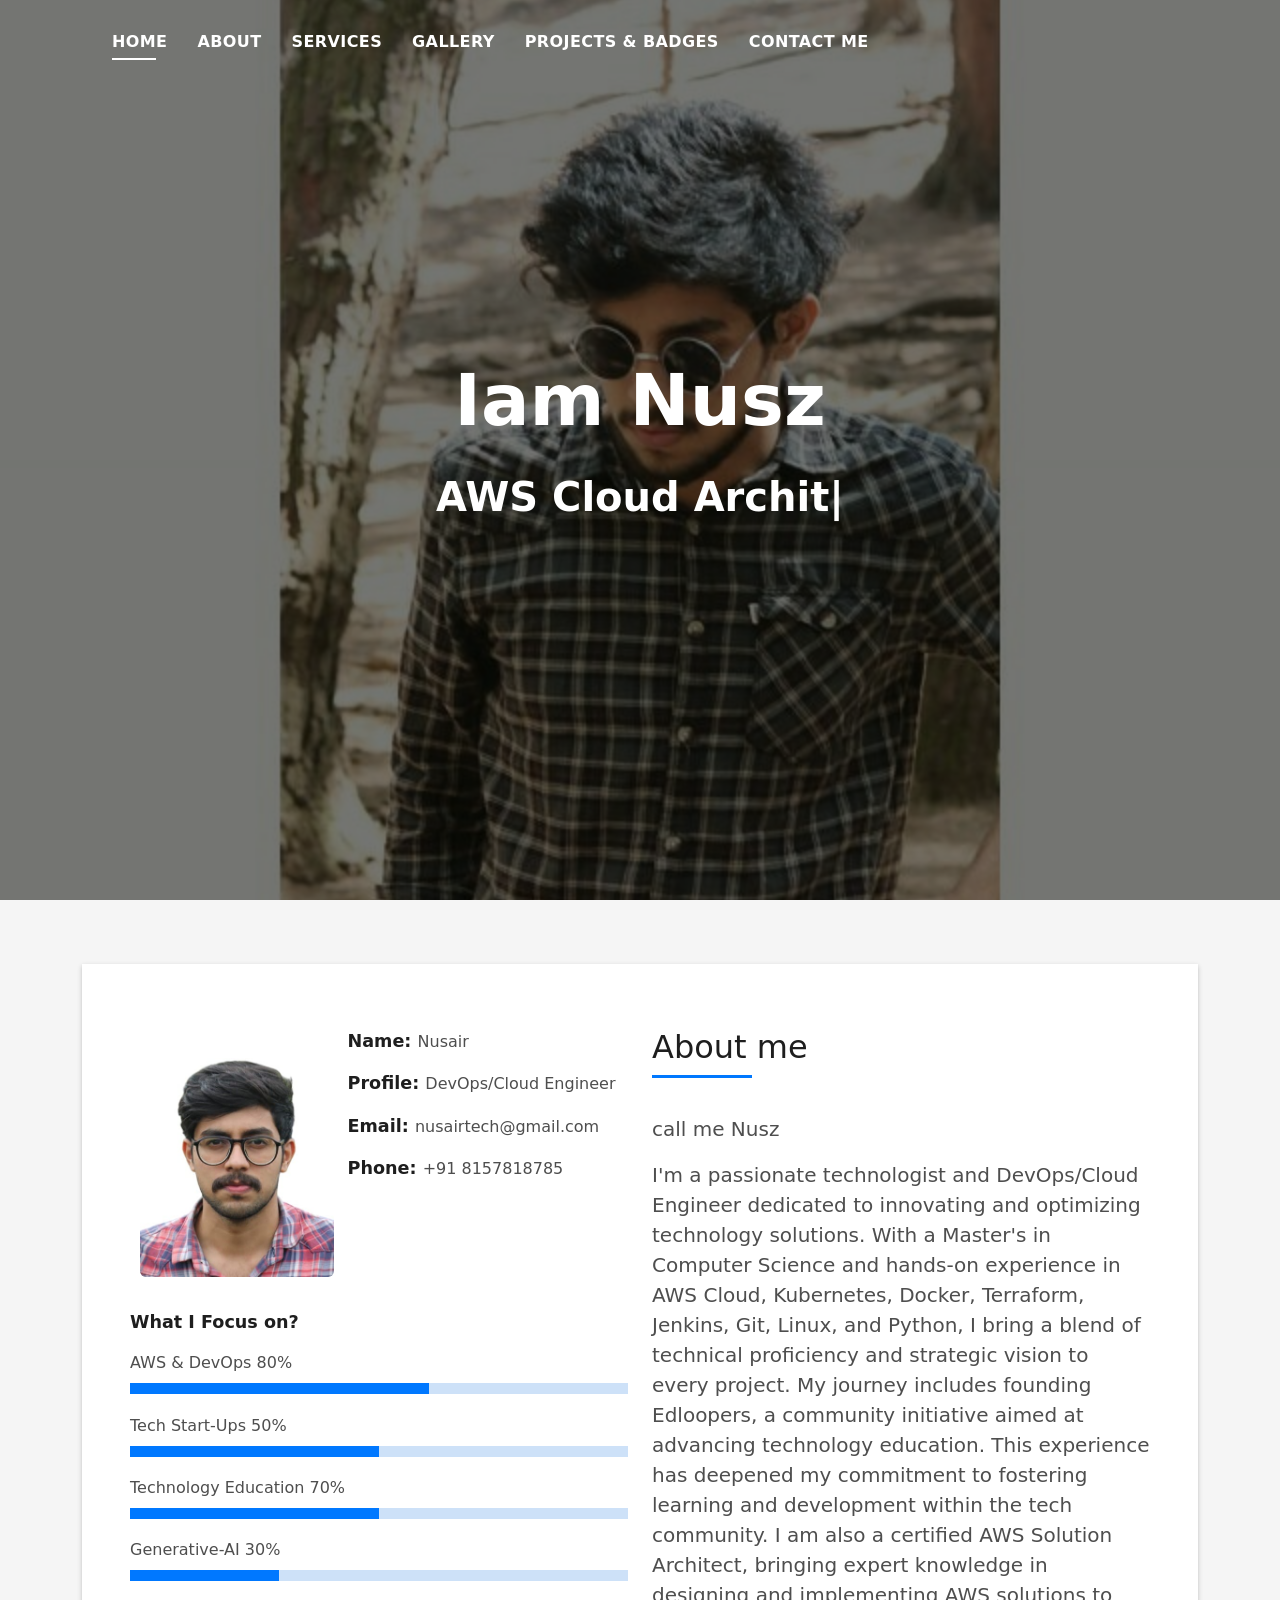
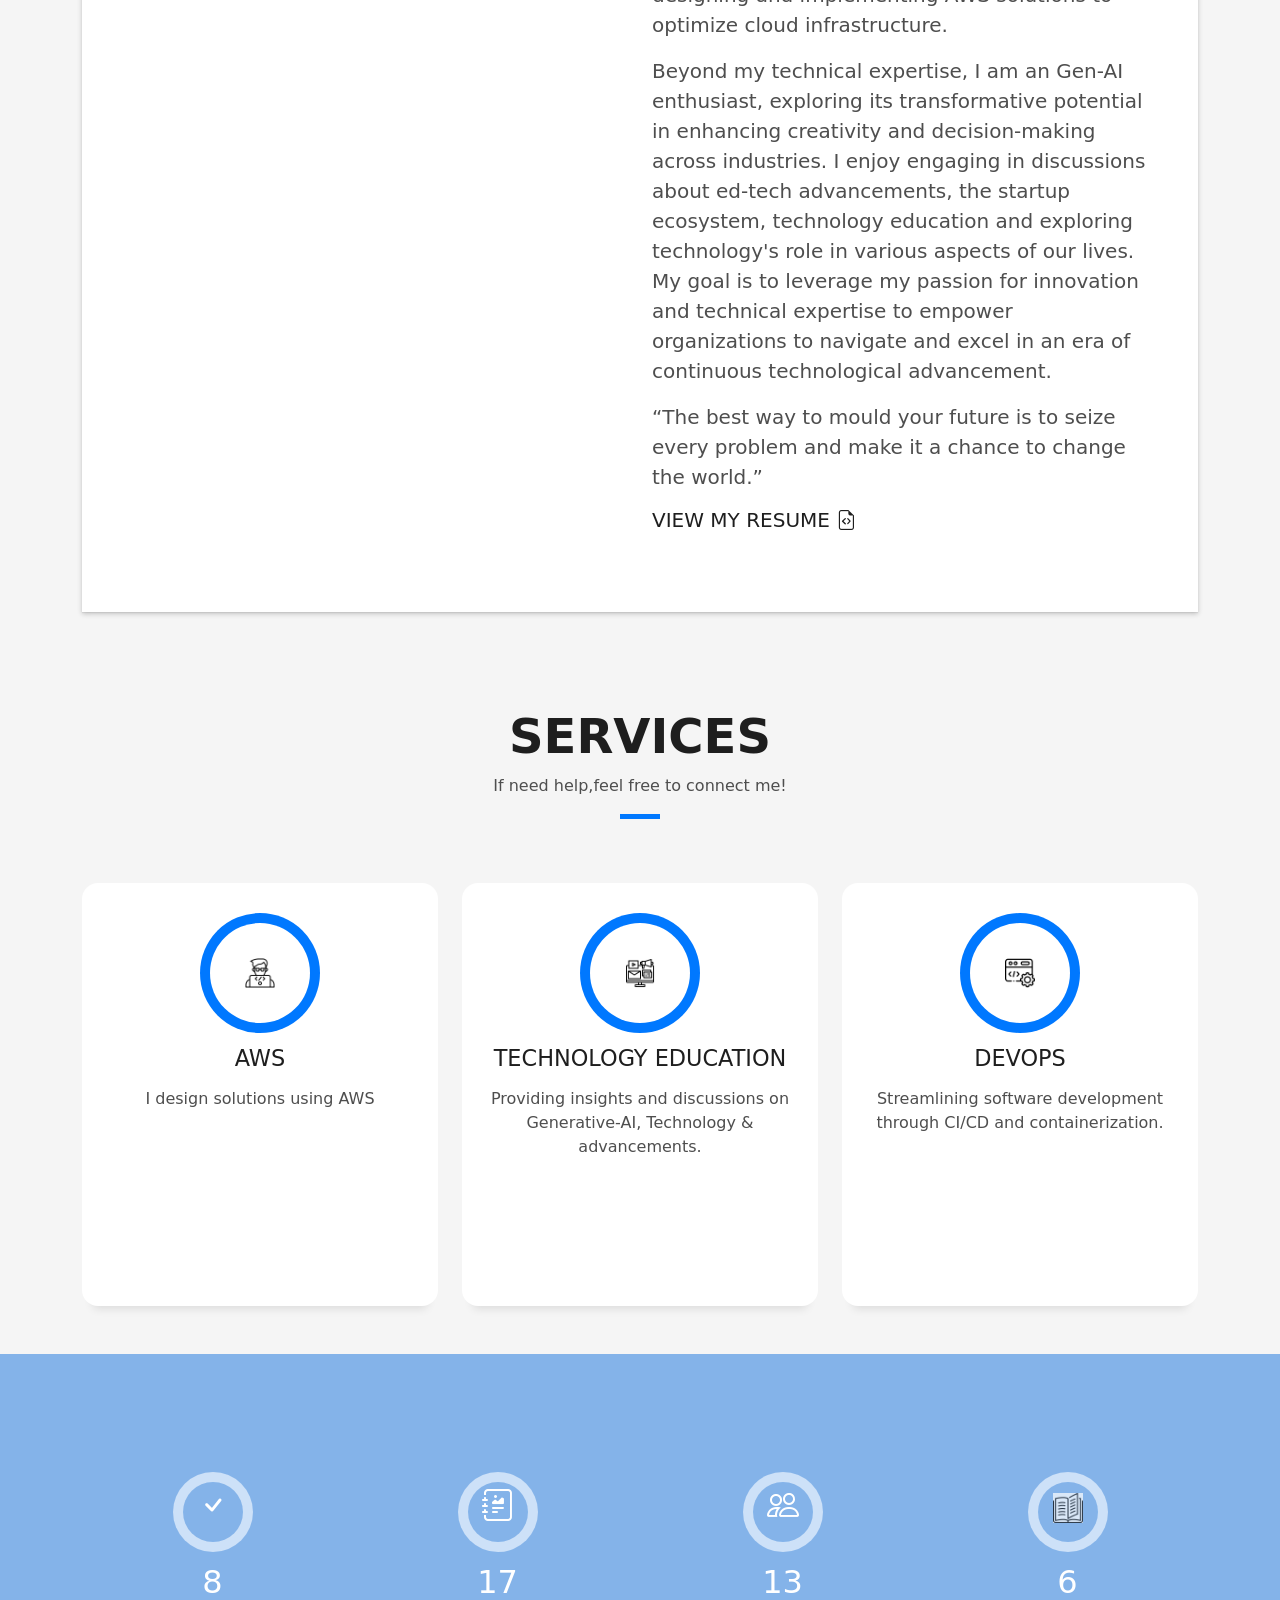
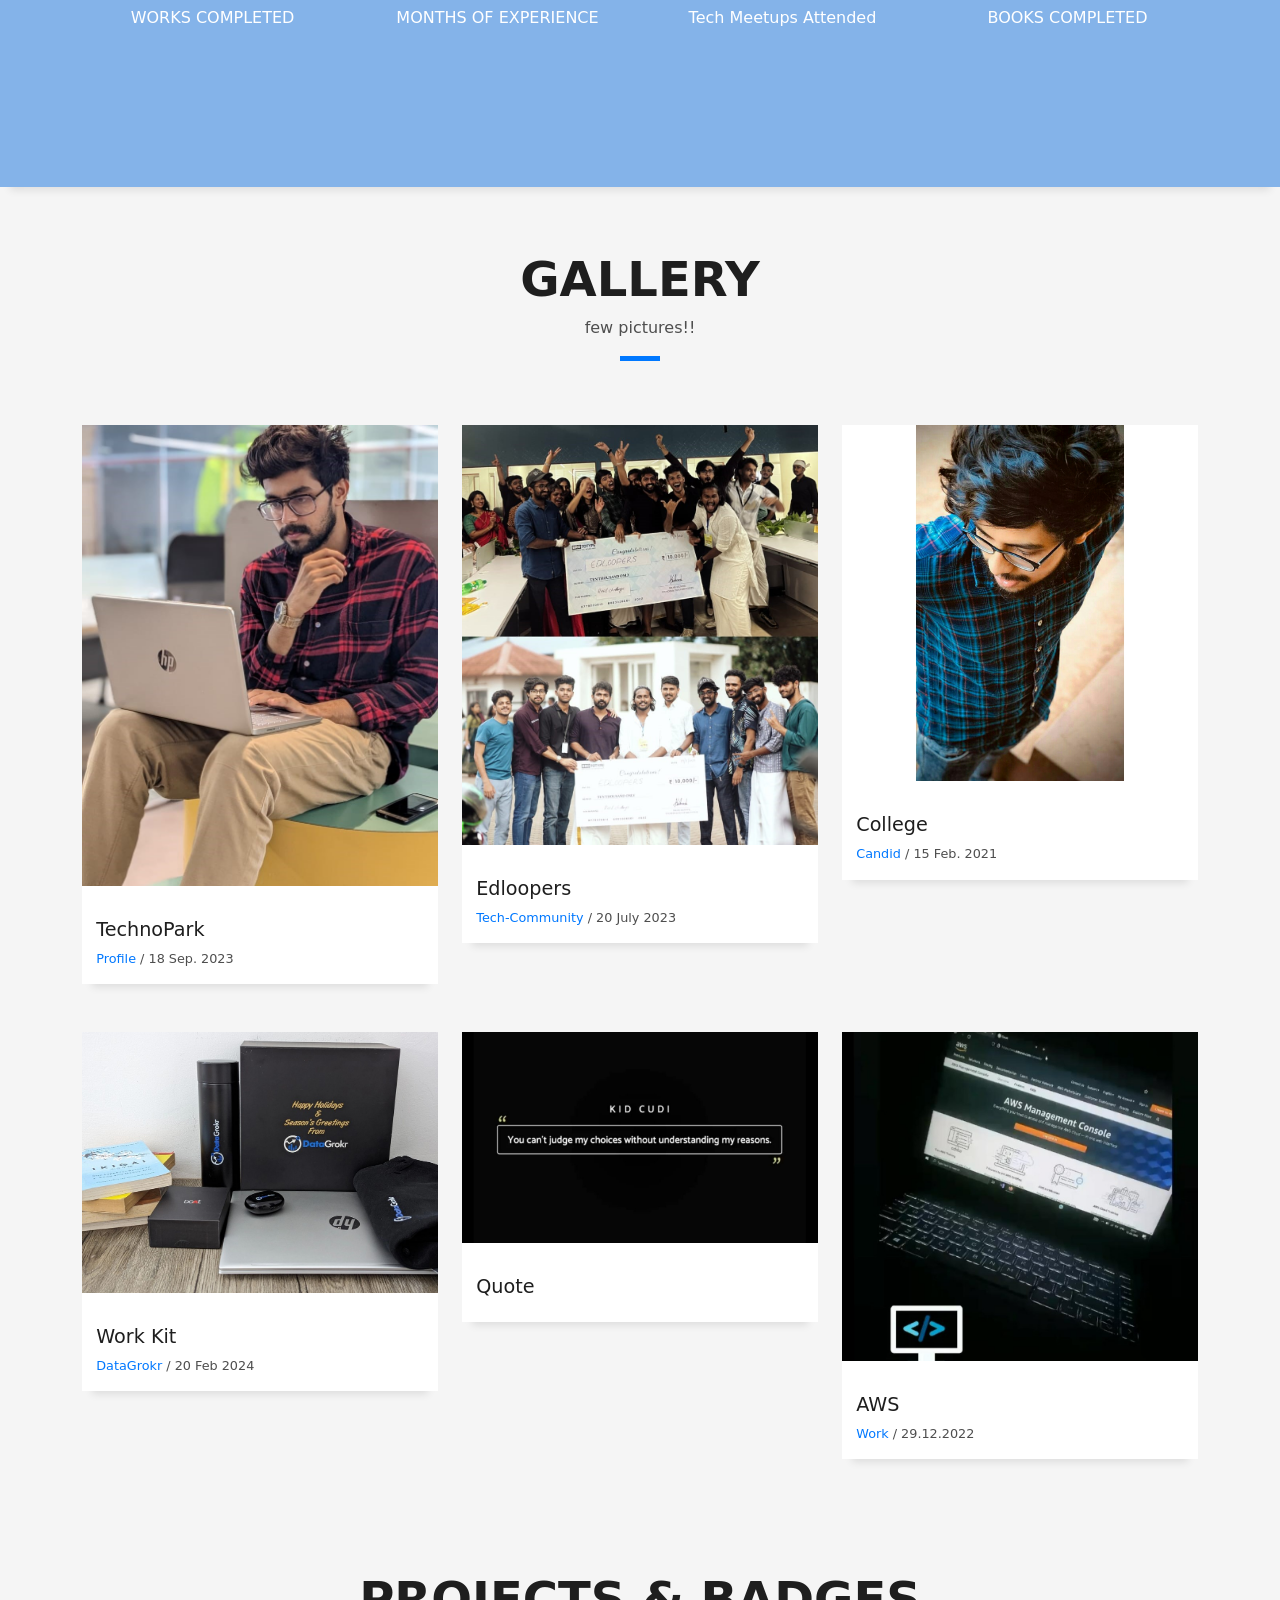
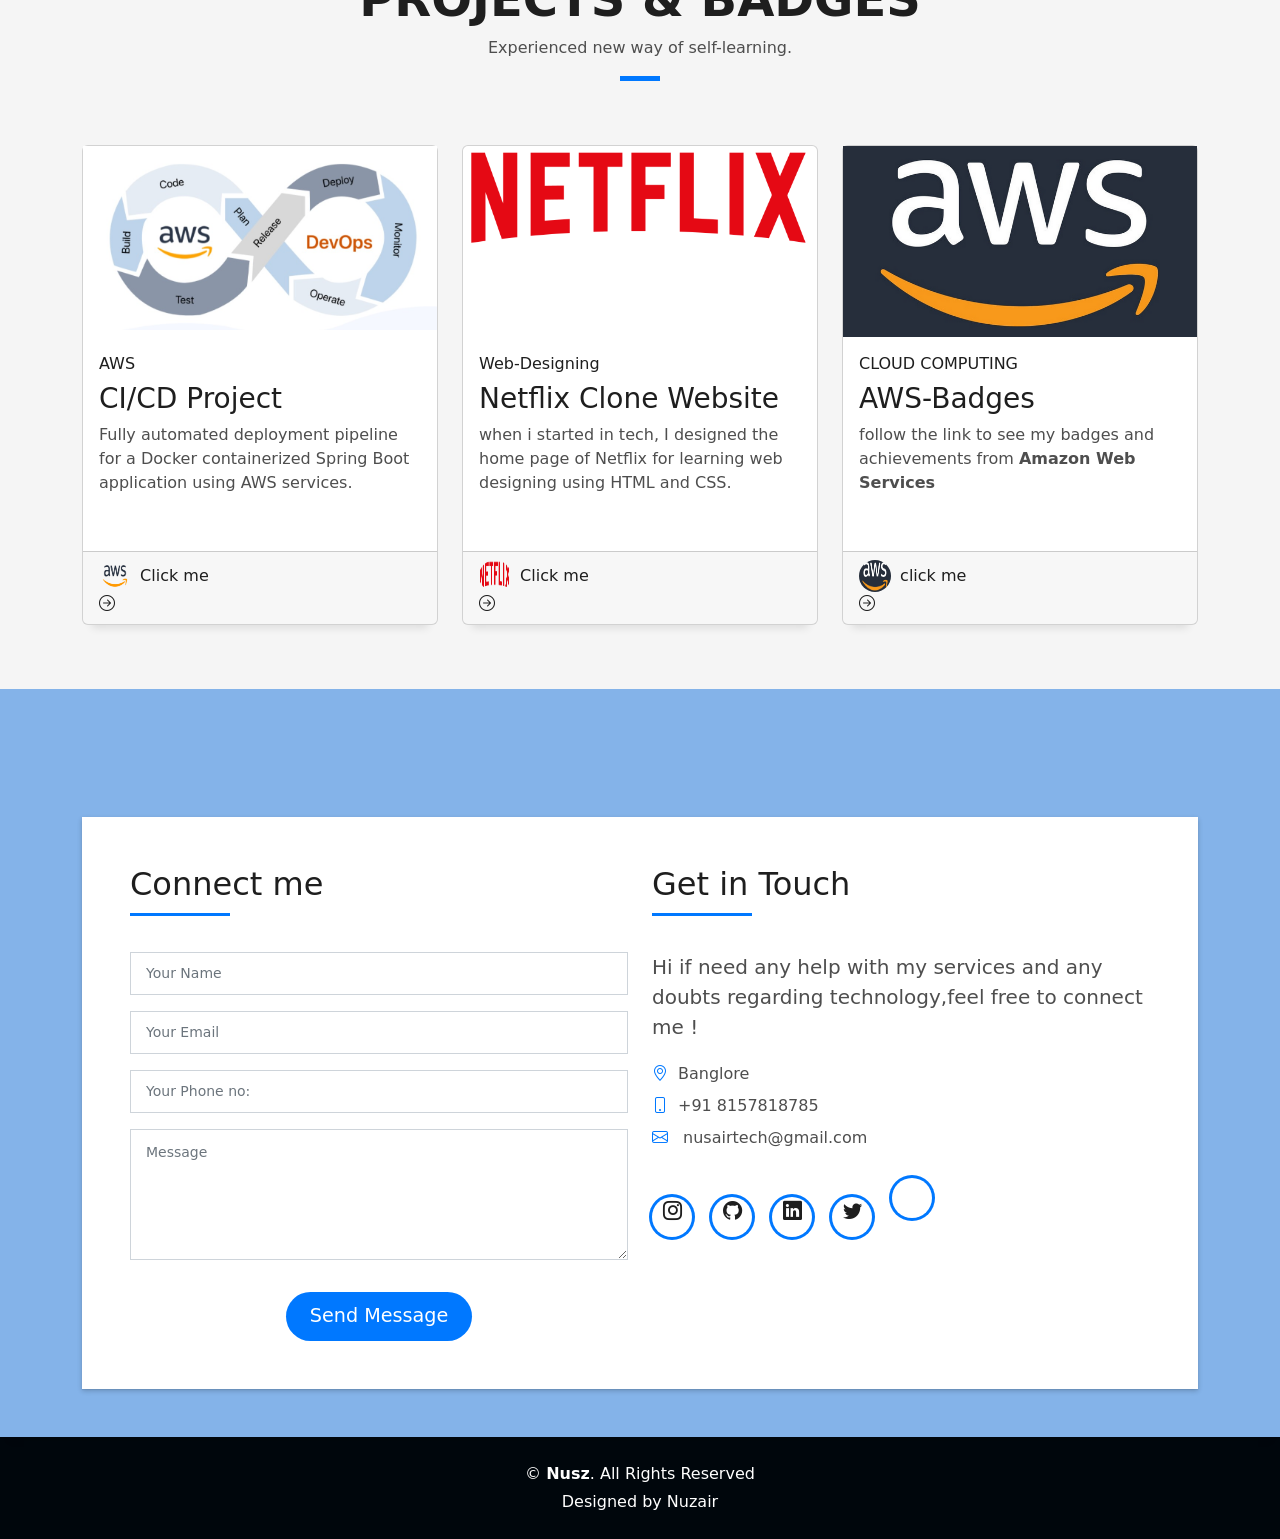
==== index.html @ 0f0ed743 "Updated index updated projects" ====
<!DOCTYPE html>
<html lang="en">

<head>
  <meta charset="utf-8">
  <meta content="width=device-width, initial-scale=1.0" name="viewport">

  <title>Nuzair</title>
  <meta content="" name="description">
  <meta content="" name="keywords">

  <!-- Favicons -->
  <link href="assets/img/firstbg.jpg" rel="icon">
  <link href="assets/img/firstbg.jpg" rel="apple-touch-icon">

  <!-- Vendor CSS Files -->
  <link href="assets/vendor/bootstrap/css/bootstrap.min.css" rel="stylesheet">
  <link href="assets/vendor/bootstrap-icons/bootstrap-icons.css" rel="stylesheet">
  <link href="assets/vendor/glightbox/css/glightbox.min.css" rel="stylesheet">
  <link href="assets/vendor/swiper/swiper-bundle.min.css" rel="stylesheet">

  <!-- Template Main CSS File -->
  <link href="assets/css/style.css" rel="stylesheet">

  <!-- Ajax script for validation -->
  <script src="https://ajax.googleapis.com/ajax/libs/jquery/3.5.1/jquery.min.js"></script>

  <!-- =======================================================
  * Template Name: DevFolio - v4.10.0
  * Template URL: https://bootstrapmade.com/devfolio-bootstrap-portfolio-html-template/
  * Author: BootstrapMade.com
  * License: https://bootstrapmade.com/license/
  ======================================================== -->
</head>

<body>

  <!-- ======= Header ======= -->
  <header id="header" class="fixed-top">
    <div class="container d-flex align-items-center justify-content-between">

      <!-- <h1 class="logo"><a href="index.html">DevFolio</a></h1> -->
      <!-- Uncomment below if you prefer to use an image logo -->
      <!-- <a href="index.html" class="logo"><img src="assets/img/logo.png" alt="" class="img-fluid"></a>-->

      <nav id="navbar" class="navbar">
        <ul>
          <li><a class="nav-link scrollto active" href="#hero">Home</a></li>
          <li><a class="nav-link scrollto" href="#about">About</a></li>
          <li><a class="nav-link scrollto" href="#services">Services</a></li>
          <li><a class="nav-link scrollto " href="#work">Gallery</a></li>
          <li><a class="nav-link scrollto " href="#blog">PROJECTS & BADGES</a></li>
          <li><a class="nav-link scrollto" href="#contact">Contact Me</a></li>
        </ul>
        <i class="bi bi-list mobile-nav-toggle"></i>
      </nav><!-- .navbar -->
    </div>
  </header><!-- End Header -->

  <!-- ======= Hero Section ======= -->
  <div id="hero" class="hero route bg-image" style="background-image: url(assets/img/Bg1.jpg)">
    <div class="overlay-itro"></div>
    <div class="hero-content display-table">
      <div class="table-cell">
        <div class="container">
          <!--<p class="display-6 color-d">Hello, world!</p>-->
          <h1 class="hero-title mb-4">Iam Nusz</h1>
          <p class="hero-subtitle"><span class="typed" data-typed-items="AWS Cloud Architect,DevOps Engineer,Technologist,Gen-AI Enthusiast"></span></p>
          <!-- <p class="pt-3"><a class="btn btn-primary btn js-scroll px-4" href="#about" role="button">Learn More</a></p> -->
        </div>
      </div>
    </div>
  </div><!-- End Hero Section -->

  <main id="main">

    <!-- ======= About Section ======= -->
    <section id="about" class="about-mf sect-pt4 route">
      <div class="container">
        <div class="row">
          <div class="col-sm-12">
            <div class="box-shadow-full">
              <div class="row">
                <div class="col-md-6">
                  <div class="row">
                    <div class="col-sm-6 col-md-5">
                      <div class="about-img">
                        <img src="assets/img/firstbg.jpg" class="img-fluid rounded b-shadow-a" alt="">
                      </div>
                    </div>
                    <div class="col-sm-6 col-md-7">
                      <div class="about-info">
                        <p><span class="title-s">Name: </span> <span>Nusair</span></p>
                        <p><span class="title-s">Profile: </span> <span>DevOps/Cloud Engineer</span></p>
                        <p><span class="title-s">Email: </span> <span>nusairtech@gmail.com</span></p>
                        <p><span class="title-s">Phone: </span> <span>+91 8157818785</span></p>
                      </div>
                    </div>
                  </div>
                  <div class="skill-mf">
                    <p class="title-s">What I Focus on?</p>
                    <span>AWS & DevOps</span> <span class="pull-right">80%</span>
                    <div class="progress">
                      <div class="progress-bar" role="progressbar" style="width: 60%;" aria-valuenow="60" aria-valuemin="0" aria-valuemax="100"></div>
                    </div>
                    <span>Tech Start-Ups</span> <span class="pull-right">50%</span>
                    <div class="progress">
                      <div class="progress-bar" role="progressbar" style="width: 50%" aria-valuenow="50" aria-valuemin="0" aria-valuemax="100"></div>
                    </div>
                    <span>Technology Education</span> <span class="pull-right">70%</span>
                    <div class="progress">
                      <div class="progress-bar" role="progressbar" style="width: 50%" aria-valuenow="50" aria-valuemin="0" aria-valuemax="100"></div>
                    </div>
                    <span>Generative-AI</span> <span class="pull-right">30%</span>
                    <div class="progress">
                      <div class="progress-bar" role="progressbar" style="width: 30%" aria-valuenow="30" aria-valuemin="0" aria-valuemax="100"></div>
                    </div>
                  </div>
                </div>
                <div class="col-md-6">
                  <div class="about-me pt-4 pt-md-0">
                    <div class="title-box-2">
                      <h5 class="title-left">
                        About me
                      </h5>
                    </div>
                    <p class="lead">
                      call me Nusz 
                    </p>
                    <p class="lead">
                      I'm a passionate technologist and DevOps/Cloud Engineer dedicated to innovating and optimizing technology solutions. With a Master's in Computer Science and hands-on experience in AWS Cloud, Kubernetes, Docker, Terraform, Jenkins, Git, Linux, and Python, I bring a blend of technical proficiency and strategic vision to every project.
My journey includes founding Edloopers, a community initiative aimed at advancing technology education. This experience has deepened my commitment to fostering learning and development within the tech community. 
                      I am also a certified AWS Solution Architect, bringing expert knowledge in designing and implementing AWS solutions to optimize cloud infrastructure.
                    </p>
                    <p class="lead">
                      Beyond my technical expertise, I am an Gen-AI enthusiast, exploring its transformative potential in enhancing creativity and decision-making across industries.
                      I enjoy engaging in discussions about ed-tech advancements, the startup ecosystem, technology education and exploring technology's role in various aspects of our lives. My goal is to leverage my passion for innovation and technical expertise to empower organizations to navigate and excel in an era of continuous technological advancement.
                    </p>
                    <p class="lead">
                     <b>“The best way to mould your future is to seize every problem and make it a chance to change the world.”</b>
                     <h5> <a href="https://drive.google.com/file/d/1TBwPUgGWGSG27ZMw8WCNfcKb5PjQ5ZX3/view?usp=share_link" target="_blank"><span>VIEW MY RESUME <i class="bi bi-file-earmark-code"></i></span></a></h5>
                    </p>
                  </div>
                </div>
              </div>
            </div>
          </div>
        </div>
      </div>
    </section><!-- End About Section -->

    <!-- ======= Services Section ======= -->
    <section id="services" class="services-mf pt-5 route">
      <div class="container">
        <div class="row">
          <div class="col-sm-12">
            <div class="title-box text-center">
              <h3 class="title-a">
                Services
              </h3>
              <p class="subtitle-a">
                If need help,feel free to connect me!
              </p>
              <div class="line-mf"></div>
            </div>
          </div>
        </div>
        <div class="row">
          <div class="col-md-4">
            <div class="service-box" style="height: 47vh;">
              <div class="service-ico">
                <span class="ico-circle"><img src="assets/img/coding.png" alt="" width="30" height="30"></span>
              </div>
              <div class="service-content">
                <h2 class="s-title">AWS</h2>
                <p class="s-description text-center">
                  I design solutions using AWS
                </p>
              </div>
            </div>
          </div>
          <div class="col-md-4">
            <div class="service-box" style="height: 47vh;">
              <div class="service-ico">
                <span class="ico-circle"><img src="assets/img/film-editing.png" alt="" width="30" height="30"></span>
              </div>
              <div class="service-content">
                <h2 class="s-title">Technology Education</h2>
                <p class="s-description text-center">
                   Providing insights and discussions on Generative-AI, Technology & advancements.
                </p>
              </div>
            </div>
          </div>
          <div class="col-md-4">
            <div class="service-box"style="height: 47vh;" >
              <div class="service-ico">
                <span class="ico-circle"><img src="assets/img/coding1.png" alt="" width="30" height="30"></span>
              </div>
              <div class="service-content">
                <h2 class="s-title">DevOps</h2>
                <p class="s-description text-center">
                  Streamlining software development through CI/CD and containerization. 
                </p>
              </div>
            </div>
          </div>
        </div>
      </div>
    </section><!-- End Services Section -->

    <!-- ======= Counter Section ======= -->
    <div class="section-counter paralax-mf bg-image" style="background-image: url(assets/img/counters-bg.jpg)">
      <div class="overlay-mf"></div>
      <div class="container position-relative">
        <div class="row">
          <div class="col-sm-3 col-lg-3">
            <div class="counter-box counter-box pt-4 pt-md-0">
              <div class="counter-ico">
                <span class="ico-circle"><i class="bi bi-check"></i></span>
              </div>
              <div class="counter-num">
                <p data-purecounter-start="0" data-purecounter-end="8" data-purecounter-duration="1" class="counter purecounter"></p>
                <span class="counter-text">WORKS COMPLETED</span>
              </div>
            </div>
          </div>
          <div class="col-sm-3 col-lg-3">
            <div class="counter-box pt-4 pt-md-0">
              <div class="counter-ico">
                <span class="ico-circle"><i class="bi bi-journal-richtext"></i></span>
              </div>
              <div class="counter-num">
                <p data-purecounter-start="0" data-purecounter-end="18" data-purecounter-duration="1" class="counter purecounter"></p>
                <span class="counter-text">MONTHS OF EXPERIENCE</span>
              </div>
            </div>
          </div>
          <div class="col-sm-3 col-lg-3">
            <div class="counter-box pt-4 pt-md-0">
              <div class="counter-ico">
                <span class="ico-circle"><i class="bi bi-people"></i></span>
              </div>
              <div class="counter-num">
                <p data-purecounter-start="0" data-purecounter-end="14" data-purecounter-duration="1" class="counter purecounter"></p>
                <span class="counter-text">Tech Meetups Attended</span>
              </div>
            </div>
          </div>
          <div class="col-sm-3 col-lg-3">
            <div class="counter-box pt-4 pt-md-0">
              <div class="counter-ico">
                <span class="ico-circle"><img src="assets/img/open-book.png" alt="" width="30" height="30" style="background: white;
                  opacity: .7;"></span>
              </div>
              <div class="counter-num">
                <p data-purecounter-start="0" data-purecounter-end="6" data-purecounter-duration="1" class="counter purecounter"></p>
                <span class="counter-text">BOOKS COMPLETED</span>
              </div>
            </div>
          </div>
        </div>
      </div>
    </div><!-- End Counter Section -->
    <!-- ======= Portfolio Section ======= -->
    <section id="work" class="portfolio-mf sect-pt4 route">
      <div class="container">
        <div class="row">
          <div class="col-sm-12">
            <div class="title-box text-center">
              <h3 class="title-a">
                GALLERY
              </h3>
              <p class="subtitle-a">
                few pictures!!
              </p>
              <div class="line-mf"></div>
            </div>
          </div>
        </div>
        <div class="row">
          <div class="col-md-4">
            <div class="work-box">
              <a href="assets/img/mypic.jpg" data-gallery="portfolioGallery" class="portfolio-lightbox">
                <div class="work-img">
                  <img src="assets/img/mypic.jpg" alt="" class="img-fluid">
                </div>
              </a>
              <div class="work-content">
                <div class="row">
                  <div class="col-sm-8">
                    <h2 class="w-title">TechnoPark</h2>
                    <div class="w-more">
                      <span class="w-ctegory">Profile</span> / <span class="w-date">18 Sep. 2023</span>
                    </div>
                  </div>
                  <!-- <div class="col-sm-4">
                    <div class="w-like">
                      <a href="portfolio-details.html"> <span class="bi bi-plus-circle"></span></a>
                    </div>
                  </div> -->
                </div>
              </div>
            </div>
          </div>
          <div class="col-md-4">
            <div class="work-box">
              <a href="assets/img/loopers.jpg" data-gallery="portfolioGallery" class="portfolio-lightbox">
                <div class="work-img">
                  <img src="assets/img/loopers.jpg" alt="" class="img-fluid">
                </div>
              </a>
              <div class="work-content">
                <div class="row">
                  <div class="col-sm-8">
                    <h2 class="w-title">Edloopers</h2>
                    <div class="w-more">
                      <span class="w-ctegory">Tech-Community</span> / <span class="w-date">20 July 2023</span>
                    </div>
                  </div>
                  <!-- <div class="col-sm-4">
                     <div class="w-like">
                      <a href="portfolio-details.html"> <span class="bi bi-plus-circle"></span></a>
                    </div> 
                  </div> -->
                </div>
              </div>
            </div>
          </div>
          <div class="col-md-4">
            <div class="work-box">
              <a href="assets/img/Personal.jpg" data-gallery="portfolioGallery" class="portfolio-lightbox">
                <div class="work-img">
                  <img src="assets/img/Personal.jpg" alt="" class="img-fluid">
                </div>
              </a>
              <div class="work-content">
                <div class="row">
                  <div class="col-sm-8">
                    <h2 class="w-title">College</h2>
                    <div class="w-more">
                      <span class="w-ctegory">Candid</span> / <span class="w-date">15 Feb. 2021</span>
                    </div>
                  </div>
                  <!-- <div class="col-sm-4">
                    <div class="w-like">
                      <a href="portfolio-details.html"> <span class="bi bi-plus-circle"></span></a>
                    </div> 
                  </div> -->
                </div>
              </div>
            </div>
          </div>
          <div class="col-md-4">
            <div class="work-box">
              <a href="assets/img/datagrokr.jpg" data-gallery="portfolioGallery" class="portfolio-lightbox">
                <div class="work-img">
                  <img src="assets/img/datagrokr.jpg" alt="" class="img-fluid">
                </div>
              </a>
              <div class="work-content">
                <div class="row">
                  <div class="col-sm-8">
                    <h2 class="w-title">Work Kit</h2>
                    <div class="w-more">
                      <span class="w-ctegory">DataGrokr</span> / <span class="w-date">20 Feb 2024</span>
                    </div>
                  </div>
                  <!-- <div class="col-sm-4">
                    <div class="w-like">
                      <a href="portfolio-details.html"> <span class="bi bi-plus-circle"></span></a>
                    </div>
                  </div> -->
                </div>
              </div>
            </div>
          </div>
          <div class="col-md-4">
            <div class="work-box">
              <a href="assets/img/vibes.jpg" data-gallery="portfolioGallery" class="portfolio-lightbox">
                <div class="work-img">
                  <img src="assets/img/vibes.jpg" alt="" class="img-fluid">
                </div>
              </a>
              <div class="work-content">
                <div class="row">
                  <div class="col-sm-8">
                    <h2 class="w-title">Quote</h2>
                    <div class="w-more">
                      
                    </div>
                  </div>
                  <!-- <div class="col-sm-4">
                    <div class="w-like">
                      <a href="portfolio-details.html"> <span class="bi bi-plus-circle"></span></a>
                    </div>
                  </div> -->
                </div>
              </div>
            </div>
          </div>
          <div class="col-md-4">
            <div class="work-box">
              <a href="assets/img/Acedmy.jpg" data-gallery="portfolioGallery" class="portfolio-lightbox">
                <div class="work-img">
                  <img src="assets/img/Acedmy.jpg" alt="" class="img-fluid">
                </div>
              </a>
              <div class="work-content">
                <div class="row">
                  <div class="col-sm-8">
                    <h2 class="w-title">AWS</h2>
                    <div class="w-more">
                      <span class="w-ctegory">Work</span> / <span class="w-date">29.12.2022</span>
                    </div>
                  </div>
                </div>
              </div>
            </div>
          </div>

        </div>
      </div>
    </section><!-- End Portfolio Section -->
          </div>
        </div>
      </div>
    </div><!-- End Testimonials Section -->

    <!-- ======= Blog Section ======= -->
    <section id="blog" class="blog-mf sect-pt4 route">
      <div class="container">
        <div class="row">
          <div class="col-sm-12">
            <div class="title-box text-center">
              <h3 class="title-a">
                Projects & Badges
              </h3>
              <p class="subtitle-a">
                Experienced new way of self-learning.
              </p>
              <div class="line-mf"></div>
            </div>
          </div>
        </div>
        <div class="row">
          <div class="col-md-4">
            <div class="card card-blog" style="height:30rem;">
              <div class="card-img" style="height:12rem;">
                <a href="https://github.com/nusairc/AWS-CICD-Project"><img src="assets/img/cicd.jpg" alt="" class="img-fluid" ></a>
              </div>
              <div class="card-body">
                <div class="card-category-box">
                  <div class="card-category">
                    <h6 class="category">AWS</h6>
                  </div>
                </div>
                <h3 class="card-title"><a href="https://github.com/nusairc/AWS-CICD-Project">CI/CD Project</a></h3>
                <p class="card-description">
                  Fully automated deployment pipeline for a Docker containerized Spring Boot application using AWS services.
                </p>
              </div>
              <div class="card-footer">
                <div class="post-author">
                  <a href="https://github.com/nusairc/AWS-CICD-Project">
                    <img src="assets/img/oppo.png" alt="" class="avatar rounded-circle">
                    <span class="author">Click me</span>
                  </a>
                </div>
                <div class="post-date">
                  <a href="https://github.com/nusairc/AWS-CICD-Project"><span class="bi bi-arrow-right-circle fa-3x" style="cursor: pointer;"></span> </a> 
                </div>
              </div>
            </div>
          </div>
          <div class="col-md-4">
            <div class="card card-blog"  style="height:30rem;">
              <div class="card-img" style="height: 12rem;">
                <a href="https://nusairc.github.io/netflix-static-clone/" target="_blank"><img src="assets/img/Marketfeed.png" alt="" class="img-fluid" ></a>
              </div>
              <div class="card-body">
                <div class="card-category-box">
                  <div class="card-category">
                    <h6 class="category">Web-Designing</h6>
                  </div>
                </div>
                <h3 class="card-title"><a href="https://nusairc.github.io/netflix-static-clone/" target="_blank">Netflix Clone Website</a></h3>
                <p class="card-description">
                  when i started in tech, I designed the home page of Netflix for learning web designing using HTML and CSS.
                </p>
              </div>
              <div class="card-footer">
                <div class="post-author">
                  <a href="https://nusairc.github.io/netflix-static-clone/" target="_blank">
                    <img src="assets/img/Marketfeed.png" alt="" class="avatar rounded-circle">
                    <span class="author">Click me</span>
                  </a>
                </div>
                <div class="post-date">
                  <a href="https://nusairc.github.io/netflix-static-clone/" target="_blank"><span class="bi bi-arrow-right-circle fa-3x" style="cursor: pointer;"></span> </a>
                </div>
              </div>
            </div>
          </div>
          <div class="col-md-4">
            <div class="card card-blog"  style="height:30rem;">
              <div class="card-img" style="height: 12rem;">
                <a href="https://www.credly.com/users/nusair-c/badges" target="_blank"><img src="assets/img/image.png" alt="" class="img-fluid" ></a>
              </div>
              <div class="card-body">
                <div class="card-category-box">
                  <div class="card-category">
                    <h6 class="category">CLOUD COMPUTING</h6>
                  </div>
                </div>
                <h3 class="card-title"><a href="https://www.credly.com/users/nusair-c/badges" target="_blank">AWS-Badges</a></h3>
                <p class="card-description">
                  follow the link to see my badges and achievements from <b>Amazon Web Services</b>
                </p>
              </div>
              <div class="card-footer">
                <div class="post-author">
                  <a href="https://www.credly.com/users/nusair-c/badges" target="_blank">
                    <img src="assets/img/image.png" alt="" class="avatar rounded-circle">
                    <span class="author">click me</span>
                  </a>
                </div>
                <div class="post-date">
                  <a href="https://www.credly.com/users/nusair-c/badges" target="_blank"><span class="bi bi-arrow-right-circle fa-3x" style="cursor: pointer;"></span> </a>
                </div>
              </div>
            </div>
          </div>
        </div>
      </div>
    </section><!-- End Blog Section -->

    <!-- ======= Contact Section ======= -->
    <section id="contact" class="paralax-mf footer-paralax bg-image sect-mt4 route" style="background-image: url(assets/img/overlay-bg.jpg)">
      <div class="overlay-mf"></div>
      <div class="container">
        <div class="row">
          <div class="col-sm-12">
            <div class="contact-mf">
              <div id="contact" class="box-shadow-full">
                <div class="row">
                  <div class="col-md-6">
                    <div class="title-box-2">
                      <h5 class="title-left">
                        Connect me 
                      </h5>
                    </div>
                    <div>
                      <form action="" id="submit-form" role="form" class="php-email-form">
                        <div class="row">
                          <div class="col-md-12 mb-3">
                            <div class="form-group">
                              <input type="text" name="Name" class="form-control" id="name" placeholder="Your Name">
                            </div>
                          </div>
                          <div class="col-md-12 mb-3">
                            <div class="form-group">
                              <input type="email" class="form-control" name="Email" id="email" placeholder="Your Email">
                            </div>
                          </div>
                          <div class="col-md-12 mb-3">
                            <div class="form-group">
                              <input type="text" class="form-control" name="Phonenumber" id="phone" placeholder="Your Phone no:">
                            </div>
                          </div>
                          <div class="col-md-12">
                            <div class="form-group">
                              <textarea class="form-control" name="Message" rows="5" placeholder="Message" id="message"></textarea>
                            </div>
                          </div>
                          <div class="col-md-12 text-center my-3">
                            <div class="loading">Loading</div>
                            <div class="error-message"></div>
                            <div class="sent-message">Your message has been sent. Thank you!</div>
                          </div>
                          <div class="col-md-12 text-center">
                            <button type="submit" class="button button-a button-big button-rouded" 
                            onclick=" return btnClick()">Send Message</button>
                          </div>
                        </div>
                      </form>
                    </div>
                  </div>
                  <div class="col-md-6">
                    <div class="title-box-2 pt-4 pt-md-0">
                      <h5 class="title-left">
                        Get in Touch
                      </h5>
                    </div>
                    <div class="more-info">
                      <p class="lead">
                       Hi 
                       if need any help with my services and any doubts regarding technology,feel free to connect me !
                      </p>
                      <ul class="list-ico">
                        <li><span class="bi bi-geo-alt"></span>Banglore</li>
                        <li><span class="bi bi-phone"></span>+91 8157818785</li>
                        <li><span class="bi bi-envelope"></span> nusairtech@gmail.com</li>
                      </ul>
                    </div>
                    <div class="socials">
                      <ul>
                        <li><a href="https://instagram.com/nusz__?igshid=ZDdkNTZiNTM=" target="_blank"><span class="ico-circle"><i class="bi bi-instagram"></i></span></a></li>
                        <li><a href="https://github.com/nusairc" target="_blank"><span class="ico-circle"><i class="bi bi-github"></i></span></a></li> 
                        <li><a href="https://www.linkedin.com/in/nusair/" target="_blank"><span class="ico-circle"><i class="bi bi-linkedin"></i></span></a></li>
                        <li><a href="https://twitter.com/_Nusz?t=8oSMk3zJSu09ORyBO47tUQ&s=09" target="_blank"><span class="ico-circle"><i class="bi bi-twitter"></i></span></a></li>
                        <li><a href="https://leetcode.com/u/Nuzair_/" target="_blank"><span class="ico-circle"><i class="bi bi-leetcode"></i></span></a></li>
                      </ul>
                    </div>
                  </div>
                </div>
              </div>
            </div>
          </div>
        </div>
      </div>
    </section><!-- End Contact Section -->

  </main><!-- End #main -->

  <!-- ======= Footer ======= -->
  <footer>
    <div class="container">
      <div class="row">
        <div class="col-sm-12">
          <div class="copyright-box">
            <p class="copyright">&copy;  <strong>Nusz</strong>. All Rights Reserved</p>
            <div class="credits">
             
              Designed by <a href="https://bootstrapmade.com/">Nuzair</a>
            </div>
          </div>
        </div>
      </div>
    </div>
  </footer><!-- End  Footer -->

  <div id="preloader"></div>
  <a href="#" class="back-to-top d-flex align-items-center justify-content-center"><i class="bi bi-arrow-up-short"></i></a>

  <!-- ajax script File -->

  <script>
    $("#submit-form").submit((e)=>{
        e.preventDefault()
        $.ajax({
            url:"https://script.google.com/macros/s/AKfycby2EeqHssqef-a4NT-SVkwIusd31eVtfcXt86ICEVme5u8uxadlnZIbjMX4nQdeux7D/exec",
            data:$("#submit-form").serialize(),
            method:"post",
            success:function (response){
                alert("Form submitted successfully")
                window.location.reload()
                //window.location.href="https://google.com"
            },
            error:function (err){
                alert("Something Error")

            }
        })
    })
</script>

  <!-- Vendor JS Files -->
  <script src="assets/vendor/purecounter/purecounter_vanilla.js"></script>
  <script src="assets/vendor/bootstrap/js/bootstrap.bundle.min.js"></script>
  <script src="assets/vendor/glightbox/js/glightbox.min.js"></script>
  <script src="assets/vendor/swiper/swiper-bundle.min.js"></script>
  <script src="assets/vendor/typed.js/typed.min.js"></script>
  <script src="assets/js/script.js"></script>
  <!-- <script src="assets/vendor/php-email-form/validate.js"></script> -->



  <!-- Template Main JS File -->
  <script src="assets/js/main.js"></script>

</body>

</html>
---- assets/css/style.css ----
/**
* Template Name: DevFolio - v4.10.0
* Template URL: https://bootstrapmade.com/devfolio-bootstrap-portfolio-html-template/
* Author: BootstrapMade.com
* License: https://bootstrapmade.com/license/
*/

/*--------------------------------------------------------------
# General
--------------------------------------------------------------*/
body {
  background-color: #f5f5f5;
  color: #4e4e4e;
}

h1,
h2,
h3,
h4,
h5,
h6 {
  color: #1e1e1e;
}

a {
  color: #1e1e1e;
  text-decoration: none;
  transition: all 0.5s ease-in-out;
}

a:hover {
  color: #0078ff;
  text-decoration: none;
  transition: all 0.5s ease-in-out;
}

.p-r {
  position: relative;
}

.color-a {
  text-decoration: none;
  color: #0078ff;
}

.color-d {
  color: #f5f5f5;
}

.color-text-a {
  text-decoration: none;
  color: #4e4e4e;
}

.box-shadow,
.card-blog,
.work-box,
.service-box,
.paralax-mf {
  box-shadow: 0 13px 8px -10px rgba(0, 0, 0, 0.1);
}

.box-shadow-a,
.button:hover {
  text-decoration: none;
  box-shadow: 0 0 0 4px #cde1f8;
}

.display-5 {
  font-size: 2.5rem;
  font-weight: 300;
  line-height: 1.1;
}

.display-6 {
  font-size: 2rem;
  font-weight: 300;
  line-height: 1.1;
}

.avatar {
  width: 32px;
  height: 32px;
  margin-right: 4px;
  overflow: hidden;
}

.bg-image {
  background-repeat: no-repeat;
  background-attachment: fixed;
  background-size: cover;
  background-position: center center;
}

@media (max-width: 1024px) {
  .bg-image {
    background-attachment: scroll;
  }
}

.overlay-mf {
  background-color: #5598e4;
}

.overlay-mf {
  position: absolute;
  top: 0;
  left: 0px;
  padding: 0;
  height: 100%;
  width: 100%;
  opacity: 0.7;
}

.paralax-mf {
  position: relative;
  padding: 8rem 0;
}

.display-table {
  width: 100%;
  height: 100%;
  display: table;
}

.table-cell {
  display: table-cell;
  vertical-align: middle;
}

/*--/ Sections /--*/
.sect-4 {
  padding: 4rem 0;
}

.sect-pt4 {
  padding-top: 4rem;
}

.sect-mt4 {
  margin-top: 4rem;
}

/*--/ Title s /--*/
.title-s {
  font-weight: 600;
  color: #1e1e1e;
  font-size: 1.1rem;
}

/*--/ Title A /--*/
.title-box {
  margin-bottom: 4rem;
}

.title-a {
  text-decoration: none;
  font-size: 3rem;
  font-weight: bold;
  text-transform: uppercase;
}

.subtitle-a {
  text-decoration: none;
  color: #4e4e4e;
}

.line-mf {
  width: 40px;
  height: 5px;
  background-color: #0078ff;
  margin: 0 auto;
}

/*--/ Title Left /--*/
.title-box-2 {
  margin-bottom: 3rem;
}

.title-left {
  font-size: 2rem;
  position: relative;
}

.title-left:before {
  content: "";
  position: absolute;
  height: 3px;
  background-color: #0078ff;
  width: 100px;
  bottom: -12px;
}

/*------/ Box /------*/
.box-pl2 {
  padding-left: 2rem;
}

.box-shadow-full {
  padding: 3rem 1.25rem;
  position: relative;
  background-color: #fff;
  margin-bottom: 3rem;
  z-index: 2;
  box-shadow: 0 1px 1px 0 rgba(0, 0, 0, 0.06), 0 2px 5px 0 rgba(0, 0, 0, 0.2);
}

@media (min-width: 768px) {
  .box-shadow-full {
    padding: 3rem;
  }
}

/*------/ Socials /------*/
.socials {
  padding: 1.5rem 0;
}

.socials ul li {
  display: inline-block;
}

.socials .ico-circle {
  height: 40px;
  width: 40px;
  font-size: 1.2rem;
  border-radius: 50%;
  line-height: 1.6;
  margin: 0 15px 0 0;
  box-shadow: 0 0 0 3px #0078ff;
  transition: all 500ms ease;
}

.socials .ico-circle:hover {
  background-color: #0078ff;
  color: #fff;
  box-shadow: 0 0 0 3px #cde1f8;
  transition: all 500ms ease;
}

/*------/ Ul resect /------*/
.ul-resect,
.widget-tags ul,
.widget-sidebar .list-sidebar,
.box-comments .list-comments,
.blog-wrapper .post-meta ul,
.list-ico,
.socials ul {
  list-style: none;
  padding-left: 0;
  margin-bottom: 0;
}

.list-ico {
  line-height: 2;
}

.list-ico span {
  color: #0078ff;
  margin-right: 10px;
}

/*------/ Ico Circle /------*/
.ico-circle {
  height: 100px;
  width: 100px;
  font-size: 2rem;
  border-radius: 50%;
  line-height: 1.55;
  margin: 0 auto;
  text-align: center;
  box-shadow: 0 0 0 10px #0078ff;
  display: block;
}

/*------/ Owl Carousel /------*/
.owl-theme .owl-dots {
  text-align: center;
  margin-top: 18px;
}

.owl-theme .owl-dots .owl-dot {
  display: inline-block;
}

.owl-theme .owl-dots .owl-dot span {
  width: 18px;
  height: 7px;
  margin: 5px 5px;
  background: #cde1f8;
  border: 0px solid #cde1f8;
  display: block;
  transition: all 0.6s ease-in-out;
  cursor: pointer;
}

.owl-theme .owl-dots .owl-dot:hover span {
  background-color: #cde1f8;
}

.owl-theme .owl-dots .owl-dot.active span {
  background-color: #1B1B1B;
  width: 25px;
}

/*--/ Scrolltop s /--*/
.scrolltop-mf {
  position: relative;
  display: none;
}

.scrolltop-mf span {
  z-index: 999;
  position: fixed;
  width: 42px;
  height: 42px;
  background-color: #0078ff;
  opacity: 0.7;
  font-size: 1.6rem;
  line-height: 1.5;
  text-align: center;
  color: #fff;
  top: auto;
  left: auto;
  right: 30px;
  bottom: 50px;
  cursor: pointer;
  border-radius: 50%;
}

/*--------------------------------------------------------------
# Back to top button
--------------------------------------------------------------*/
.back-to-top {
  position: fixed;
  visibility: hidden;
  opacity: 0;
  right: 15px;
  bottom: 15px;
  z-index: 996;
  background: #0078ff;
  width: 40px;
  height: 40px;
  border-radius: 50px;
  transition: all 0.4s;
}

.back-to-top i {
  font-size: 28px;
  color: #fff;
  line-height: 0;
}

.back-to-top:hover {
  background: #298eff;
  color: #fff;
}

.back-to-top.active {
  visibility: visible;
  opacity: 1;
}

/*------/ Prelaoder /------*/
#preloader {
  position: fixed;
  top: 0;
  left: 0;
  right: 0;
  bottom: 0;
  z-index: 9999;
  overflow: hidden;
  background: #fff;
}

#preloader:before {
  content: "";
  position: fixed;
  top: calc(50% - 30px);
  left: calc(50% - 30px);
  border: 6px solid #f2f2f2;
  border-top: 6px solid #0078ff;
  border-radius: 50%;
  width: 60px;
  height: 60px;
  -webkit-animation: animate-preloader 1s linear infinite;
  animation: animate-preloader 1s linear infinite;
}

@-webkit-keyframes animate-preloader {
  0% {
    transform: rotate(0deg);
  }

  100% {
    transform: rotate(360deg);
  }
}

@keyframes animate-preloader {
  0% {
    transform: rotate(0deg);
  }

  100% {
    transform: rotate(360deg);
  }
}

/*------/ Button /------*/
.button {
  display: inline-block;
  padding: 0.3rem 0.6rem;
  text-align: center;
  vertical-align: middle;
  -webkit-user-select: none;
  -moz-user-select: none;
  user-select: none;
  font-size: 1rem;
  border-radius: 0.3rem;
  border: 1px solid transparent;
  transition: all 500ms ease;
  cursor: pointer;
}

.button:focus {
  outline: 0;
}

.button:hover {
  background-color: #0062d3;
  color: #fff;
  transition: all 500ms ease;
}

.button-a {
  text-decoration: none;
  background-color: #0078ff;
  color: #fff;
  border-color: #cde1f8;
}

.button-big {
  padding: 0.9rem 2.3rem;
  font-size: 1.2rem;
}

.button-rouded {
  border-radius: 5rem;
}

.btn-lg {
  padding: 0.5rem 1rem;
  font-size: 1.25rem;
  line-height: 1.5;
  border-radius: 0.3rem;
}

/*--------------------------------------------------------------
# Header
--------------------------------------------------------------*/
#header {
  transition: all 0.5s;
  z-index: 997;
  padding: 20px 0;
}

#header .logo {
  font-size: 28px;
  margin: 0;
  padding: 0;
  font-weight: 600;
  letter-spacing: 1px;
}

#header .logo a {
  color: #fff;
}

#header .logo img {
  max-height: 40px;
}

#header.header-scrolled {
  background: rgba(0, 0, 0, 0.9);
  padding: 12px 0;
}

/*--------------------------------------------------------------
# Navigation Menu
--------------------------------------------------------------*/
/**
* Desktop Navigation 
*/
.navbar {
  padding: 0;
}

.navbar ul {
  margin: 0;
  padding: 0;
  display: flex;
  list-style: none;
  align-items: center;
}

.navbar li {
  position: relative;
}

.navbar>ul>li {
  white-space: nowrap;
  padding: 10px 0 10px 30px;
}

.navbar a,
.navbar a:focus {
  display: flex;
  align-items: center;
  justify-content: space-between;
  color: #fff;
  font-size: 16px;
  font-weight: 600;
  padding: 0;
  white-space: nowrap;
  transition: 0.3s;
  letter-spacing: 0.4px;
  position: relative;
  text-transform: uppercase;
}

.navbar a i,
.navbar a:focus i {
  font-size: 12px;
  line-height: 0;
  margin-left: 5px;
}

.navbar>ul>li>a:before {
  content: "";
  position: absolute;
  width: 100%;
  height: 2px;
  bottom: -6px;
  left: 0;
  width: 0;
  background-color: #fff;
  visibility: hidden;
  transition: all 0.3s ease-in-out 0s;
}

.navbar a:hover:before,
.navbar li:hover>a:before,
.navbar .active:before {
  visibility: visible;
  width: 80%;
}

.navbar a:hover,
.navbar .active,
.navbar .active:focus,
.navbar li:hover>a {
  color: #fff;
}

.navbar .dropdown ul {
  display: block;
  position: absolute;
  left: 30px;
  top: calc(100% + 30px);
  margin: 0;
  padding: 10px 0;
  z-index: 99;
  opacity: 0;
  visibility: hidden;
  background: #fff;
  box-shadow: 0px 0px 30px rgba(127, 137, 161, 0.25);
  transition: 0.3s;
}

.navbar .dropdown ul li {
  min-width: 200px;
}

.navbar .dropdown ul a {
  padding: 10px 20px;
  font-size: 14px;
  text-transform: none;
  color: #4e4e4e;
}

.navbar .dropdown ul a i {
  font-size: 12px;
}

.navbar .dropdown ul a:hover,
.navbar .dropdown ul .active:hover,
.navbar .dropdown ul li:hover>a {
  color: #0078ff;
}

.navbar .dropdown:hover>ul {
  opacity: 1;
  top: 100%;
  visibility: visible;
}

.navbar .dropdown .dropdown ul {
  top: 0;
  left: calc(100% - 30px);
  visibility: hidden;
}

.navbar .dropdown .dropdown:hover>ul {
  opacity: 1;
  top: 0;
  left: 100%;
  visibility: visible;
}

@media (max-width: 1366px) {
  .navbar .dropdown .dropdown ul {
    left: -90%;
  }

  .navbar .dropdown .dropdown:hover>ul {
    left: -100%;
  }
}

/**
* Mobile Navigation 
*/
.mobile-nav-toggle {
  color: #fff;
  font-size: 28px;
  cursor: pointer;
  display: none;
  line-height: 0;
  transition: 0.5s;
}

@media (max-width: 991px) {
  .mobile-nav-toggle {
    display: block;
  }

  .navbar ul {
    display: none;
  }
}

.navbar-mobile {
  position: fixed;
  overflow: hidden;
  top: 0;
  right: 0;
  left: 0;
  bottom: 0;
  background: rgba(78, 78, 78, 0.9);
  transition: 0.3s;
  z-index: 999;
}

.navbar-mobile .mobile-nav-toggle {
  position: absolute;
  top: 15px;
  right: 15px;
}

.navbar-mobile ul {
  display: block;
  position: absolute;
  top: 55px;
  right: 15px;
  bottom: 15px;
  left: 15px;
  padding: 10px 0;
  background-color: #fff;
  overflow-y: auto;
  transition: 0.3s;
}

.navbar-mobile>ul>li {
  padding: 0;
}

.navbar-mobile a:hover:before,
.navbar-mobile li:hover>a:before,
.navbar-mobile .active:before {
  visibility: hidden;
}

.navbar-mobile a,
.navbar-mobile a:focus {
  padding: 10px 20px;
  font-size: 15px;
  color: #4e4e4e;
}

.navbar-mobile a:hover,
.navbar-mobile .active,
.navbar-mobile li:hover>a {
  color: #0078ff;
}

.navbar-mobile .getstarted,
.navbar-mobile .getstarted:focus {
  margin: 15px;
}

.navbar-mobile .dropdown ul {
  position: static;
  display: none;
  margin: 10px 20px;
  padding: 10px 0;
  z-index: 99;
  opacity: 1;
  visibility: visible;
  background: #fff;
  box-shadow: 0px 0px 30px rgba(127, 137, 161, 0.25);
}

.navbar-mobile .dropdown ul li {
  min-width: 200px;
}

.navbar-mobile .dropdown ul a {
  padding: 10px 20px;
}

.navbar-mobile .dropdown ul a i {
  font-size: 12px;
}

.navbar-mobile .dropdown ul a:hover,
.navbar-mobile .dropdown ul .active:hover,
.navbar-mobile .dropdown ul li:hover>a {
  color: #0078ff;
}

.navbar-mobile .dropdown>.dropdown-active {
  display: block;
}

/*--------------------------------------------------------------
# Hero Section
--------------------------------------------------------------*/
.hero {
  height: 100vh;
  position: relative;
  color: #fff;
}

.hero .hero-content {
  text-align: center;
  position: absolute;
}

.hero .overlay-itro {
  background-color: rgba(0, 0, 0, 0.6);
  position: absolute;
  top: 0;
  left: 0px;
  padding: 0;
  height: 100%;
  width: 100%;
  opacity: 0.9;
}

.hero .hero-title {
  color: #fff;
  font-weight: 600;
  font-size: 3rem;
}

@media (min-width: 768px) {
  .hero .hero-title {
    font-size: 4.5rem;
  }
}

.hero .hero-subtitle {
  font-size: 1.5rem;
  font-weight: 600;
}

@media (min-width: 768px) {
  .hero .hero-subtitle {
    font-size: 2.5rem;
  }
}

.hero .text-slider-items {
  display: none;
}

.hero-single {
  height: 350px;
}

.hero-single .hero-content {
  margin-top: 30px;
}

.hero-single .hero-title {
  text-transform: uppercase;
  font-size: 3rem;
}

@media (min-width: 768px) {
  .hero-single .hero-title {
    font-size: 3.5rem;
  }
}

.hero-single .breadcrumb {
  background-color: transparent;
  color: #0078ff;
}

.hero-single .breadcrumb .breadcrumb-item:before {
  color: #cde1f8;
}

.hero-single .breadcrumb .breadcrumb-item.active {
  color: #cde1f8;
}

.hero-single .breadcrumb a {
  color: #fff;
}

/*--------------------------------------------------------------
# About
--------------------------------------------------------------*/
.about-mf .box-shadow-full {
  padding-top: 4rem;
  padding-bottom: 4rem;
}

.about-mf .about-img {
  margin-bottom: 2rem;
}

.about-mf .about-img img {
  margin-left: 10px;
}

@media (min-width: 767px) {
  .about-mf .box-pl2 {
    margin-top: 3rem;
    padding-left: 0rem;
  }
}

.skill-mf span {
  color: #4e4e4e;
}

.skill-mf .progress {
  background-color: #cde1f8;
  margin: 0.5rem 0 1.2rem 0;
  border-radius: 0;
  height: 0.7rem;
}

.skill-mf .progress .progress-bar {
  height: 0.7rem;
  background-color: #0078ff;
}

/*--------------------------------------------------------------
# Services
--------------------------------------------------------------*/
.service-box {
  background-color: #fff;
  padding: 2.5rem 1.3rem;
  border-radius: 1rem;
  margin-bottom: 3rem;
  text-align: center;
}

.service-box:hover .ico-circle {
  transition: all 500ms ease;
  color: #fff;
  background-color: #0078ff;
  box-shadow: 0 0 0 10px #cde1f8;
}

.service-box .service-ico {
  margin-bottom: 1rem;
  color: #1e1e1e;
}

.service-box .ico-circle {
  transition: all 500ms ease;
  display: inline-flex;
  align-items: center;
  justify-content: center;
}

.service-box .ico-circle i {
  line-height: 0;
  font-size: 40px;
}

.service-box .s-title {
  font-size: 1.4rem;
  text-transform: uppercase;
  text-align: center;
  padding: 0.4rem 0;
}

.service-box .s-description {
  color: #4e4e4e;
}

/*--------------------------------------------------------------
# Counter
--------------------------------------------------------------*/
.counter-box {
  color: #fff;
  text-align: center;
}

@media (min-width: 577px) {
  .counter-box {
    margin-bottom: 1.8rem;
  }
}

.counter-ico {
  margin-bottom: 1rem;
}

.counter-ico .ico-circle {
  height: 60px;
  width: 60px;
  line-height: 1.5;
  box-shadow: 0 0 0 10px #cde1f8;
}

.counter-num .counter {
  font-size: 2rem;
  margin-bottom: 0;
}

/*--------------------------------------------------------------
# Portfolio
--------------------------------------------------------------*/
.work-box {
  margin-bottom: 3rem;
  -webkit-backface-visibility: hidden;
  backface-visibility: hidden;
  background-color: #fff;
}

.work-box:hover img {
  transform: scale(1.3);
}

.work-img {
  display: block;
  overflow: hidden;
}

.work-img img {
  transition: all 1s;
}

.work-content {
  padding: 2rem 3% 1rem 4%;
}

.work-content .w-more {
  color: #4e4e4e;
  font-size: 0.8rem;
}

.work-content .w-more .w-ctegory {
  color: #0078ff;
}

.work-content .w-like {
  font-size: 2.5rem;
  color: #0078ff;
  float: right;
}

.work-content .w-like a {
  color: #0078ff;
}

.work-content .w-like .num-like {
  font-size: 0.7rem;
}

.w-title {
  font-size: 1.2rem;
}

/*--------------------------------------------------------------
# Contact
--------------------------------------------------------------*/
.footer-paralax {
  padding: 4rem 0 0 0;
}

.contact-mf {
  margin-top: 4rem;
}

@media (min-width: 767px) {
  .contact-mf .box-pl2 {
    margin-top: 3rem;
    padding-left: 0rem;
  }
}

.php-email-form .error-message {
  display: none;
  color: #fff;
  background: #ed3c0d;
  text-align: center;
  padding: 15px;
  font-weight: 600;
}

.php-email-form .sent-message {
  display: none;
  color: #fff;
  background: #18d26e;
  text-align: center;
  padding: 15px;
  font-weight: 600;
}

.php-email-form .loading {
  display: none;
  background: #fff;
  text-align: center;
  padding: 15px;
}

.php-email-form .loading:before {
  content: "";
  display: inline-block;
  border-radius: 50%;
  width: 24px;
  height: 24px;
  margin: 0 10px -6px 0;
  border: 3px solid #18d26e;
  border-top-color: #eee;
  -webkit-animation: animate-loading 1s linear infinite;
  animation: animate-loading 1s linear infinite;
}

.php-email-form input,
.php-email-form textarea {
  border-radius: 0;
  box-shadow: none;
  font-size: 14px;
}

.php-email-form input:focus,
.php-email-form textarea:focus {
  border-color: #0078ff;
}

.php-email-form input {
  padding: 10px 15px;
}

.php-email-form textarea {
  padding: 12px 15px;
  margin-bottom: 0;
}

.php-email-form button[type=submit] {
  background: #0078ff;
  border: 0;
  padding: 10px 24px;
  color: #fff;
  transition: 0.4s;
}

.php-email-form button[type=submit]:hover {
  background: #3393ff;
}

@-webkit-keyframes animate-loading {
  0% {
    transform: rotate(0deg);
  }

  100% {
    transform: rotate(360deg);
  }
}

@keyframes animate-loading {
  0% {
    transform: rotate(0deg);
  }

  100% {
    transform: rotate(360deg);
  }
}

/*  */

/*--------------------------------------------------------------
# Blog Single
--------------------------------------------------------------*/
.post-box,
.form-comments,
.box-comments,
.widget-sidebar {
  padding: 2rem;
  background-color: #fff;
  margin-bottom: 3rem;
}

@media (min-width: 768px) {

  .post-box,
  .form-comments,
  .box-comments,
  .widget-sidebar {
    padding: 3rem;
  }
}

.blog-wrapper .article-title {
  font-size: 1.5rem;
}

@media (min-width: 768px) {
  .blog-wrapper .article-title {
    font-size: 1.9rem;
  }
}

.blog-wrapper .post-meta {
  margin: 1rem 0;
}

.blog-wrapper .post-meta ul {
  border-left: 4px solid #0078ff;
  margin-top: 1rem;
}

.blog-wrapper .post-meta ul li {
  display: inline-block;
  margin-left: 15px;
}

.blog-wrapper .post-meta ul a {
  color: #0078ff;
}

.blog-wrapper .post-meta ul span {
  color: #1e1e1e;
}

.blog-wrapper .blockquote {
  border-left: 4px solid #0078ff;
  padding: 18px;
  font-style: italic;
}

/*------/ Comments /------*/
.box-comments .list-comments li {
  padding-bottom: 40px;
}

.box-comments .list-comments .comment-avatar {
  display: table-cell;
  vertical-align: top;
}

.box-comments .list-comments .comment-avatar img {
  width: 80px;
  height: 80px;
}

.box-comments .list-comments .comment-author {
  font-size: 1.3rem;
}

@media (min-width: 768px) {
  .box-comments .list-comments .comment-author {
    font-size: 1.5rem;
  }
}

.box-comments .list-comments .comment-details {
  display: table-cell;
  vertical-align: top;
  padding-left: 25px;
}

.box-comments .list-comments a {
  color: #0078ff;
}

.box-comments .list-comments span {
  color: #1e1e1e;
  font-style: italic;
}

.box-comments .comment-children {
  margin-left: 40px;
}

/*------/ Sidebar /------*/
.widget-sidebar .sidebar-title {
  font-size: 1.6rem;
  font-weight: 600;
  border-left: 5px solid #0078ff;
  padding-left: 15px;
  text-transform: uppercase;
  margin-bottom: 1.5rem;
}

.widget-sidebar .list-sidebar li {
  position: relative;
  padding: 6px 0 6px 24px;
}

.widget-sidebar .list-sidebar li:before {
  position: absolute;
  content: "";
  width: 10px;
  height: 1px;
  left: 0;
  background-color: #0078ff;
  top: 20px;
}

.sidebar-search input {
  background-color: #fff;
  border-radius: 0;
  transition: all 0.5s ease-in-out;
}

.sidebar-search .btn-search {
  background-color: #0078ff;
  border-color: #0078ff;
  border-radius: 0;
  padding-left: 20px;
  padding-right: 20px;
}

.widget-tags ul li {
  display: inline-block;
  background-color: #0078ff;
  padding: 0.2rem 0.6rem;
  margin-bottom: 0.5rem;
  border-radius: 15px;
}

.widget-tags ul li a {
  color: #fff;
}

/*--------------------------------------------------------------
# Footer
--------------------------------------------------------------*/
footer {
  text-align: center;
  color: #fff;
  padding: 25px 0;
  background: #00060c;
}

footer .copyright {
  margin-bottom: 0.3rem;
}

footer .credits {
  margin-bottom: 0;
}

footer .credits a {
  color: #fff;
}
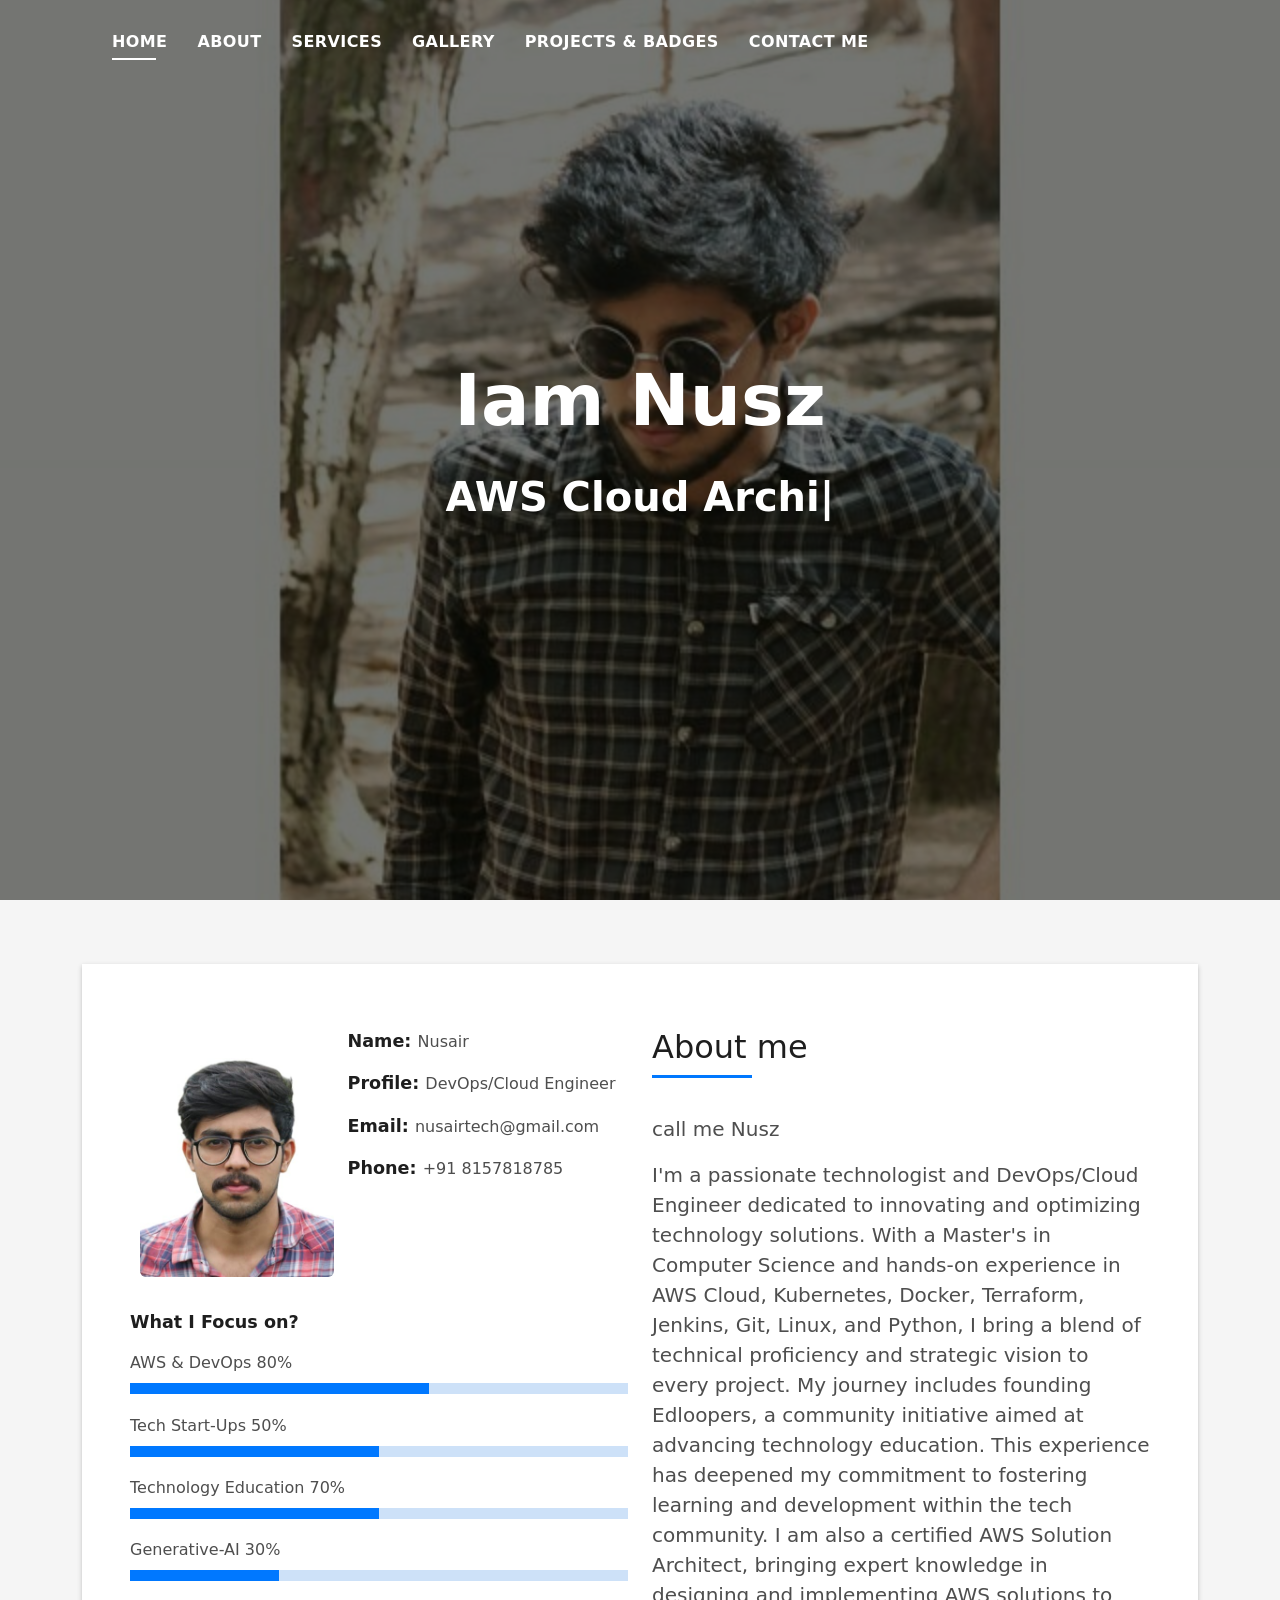
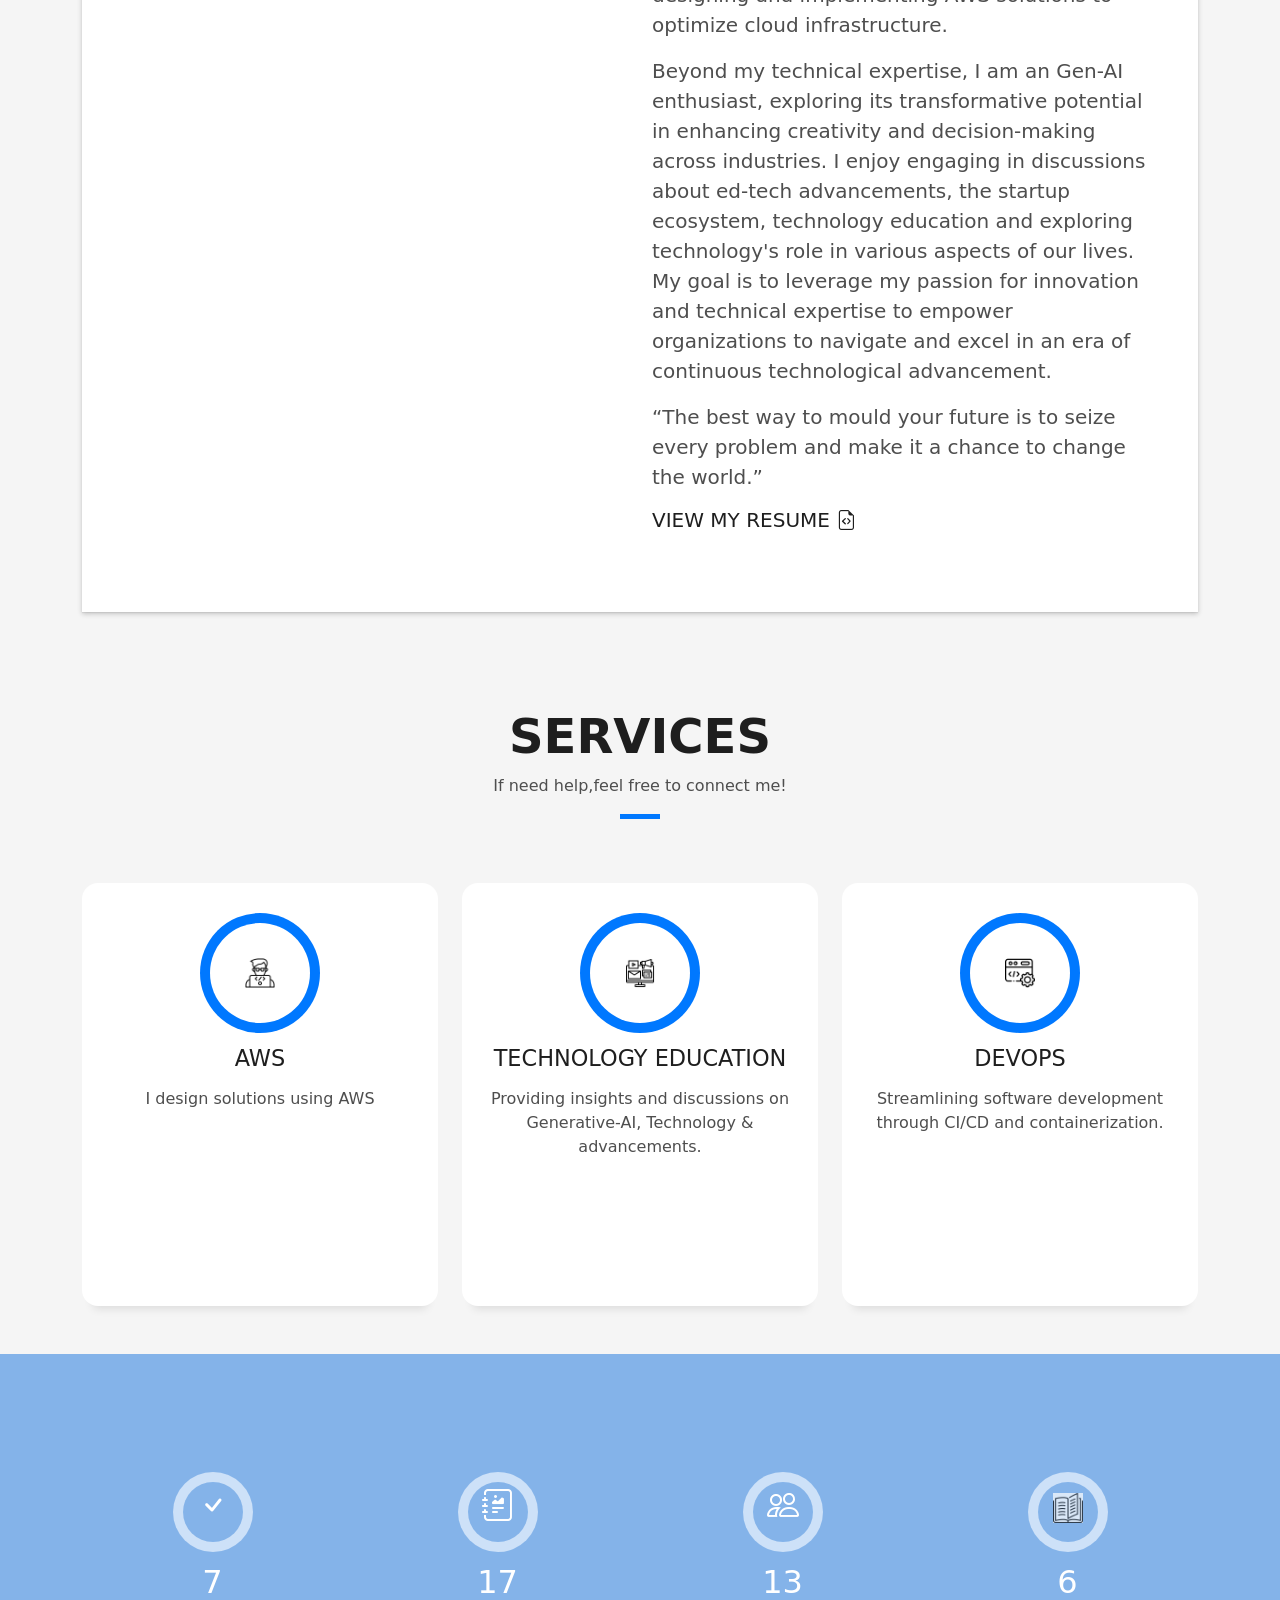
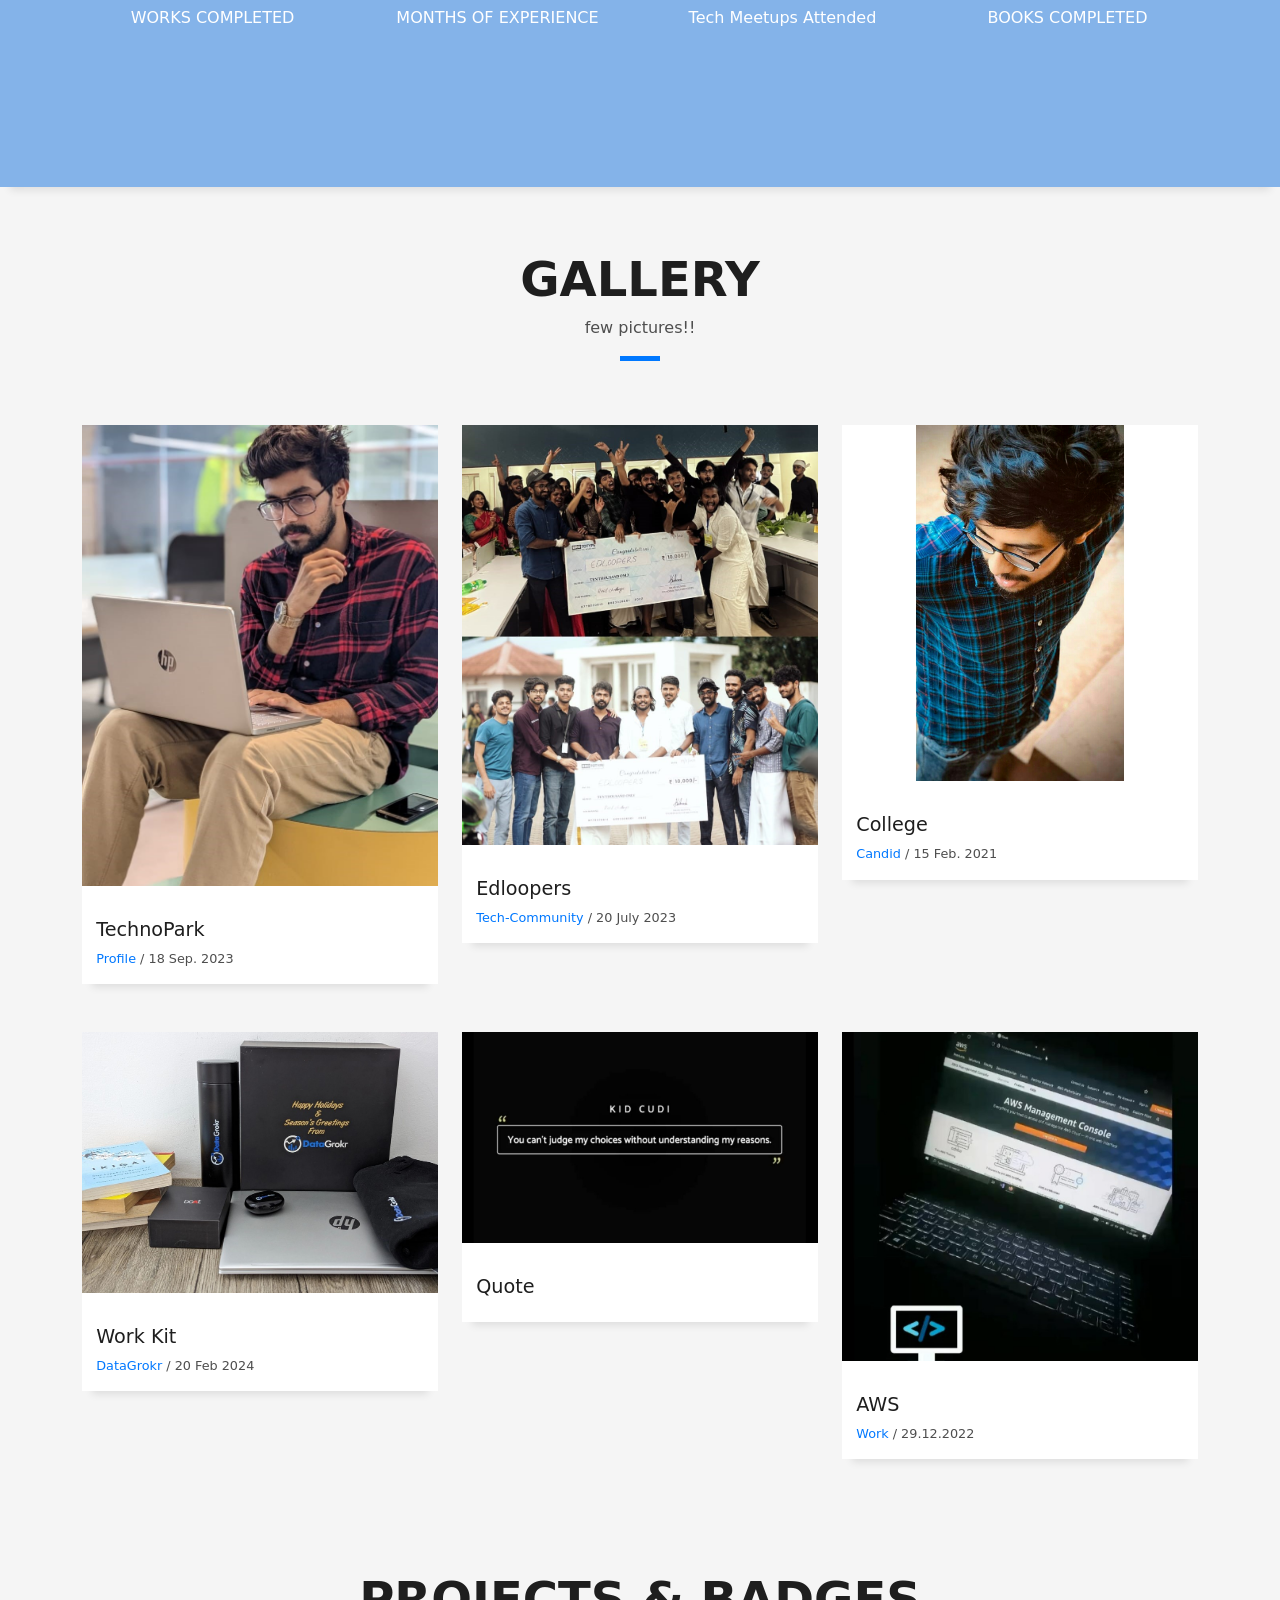
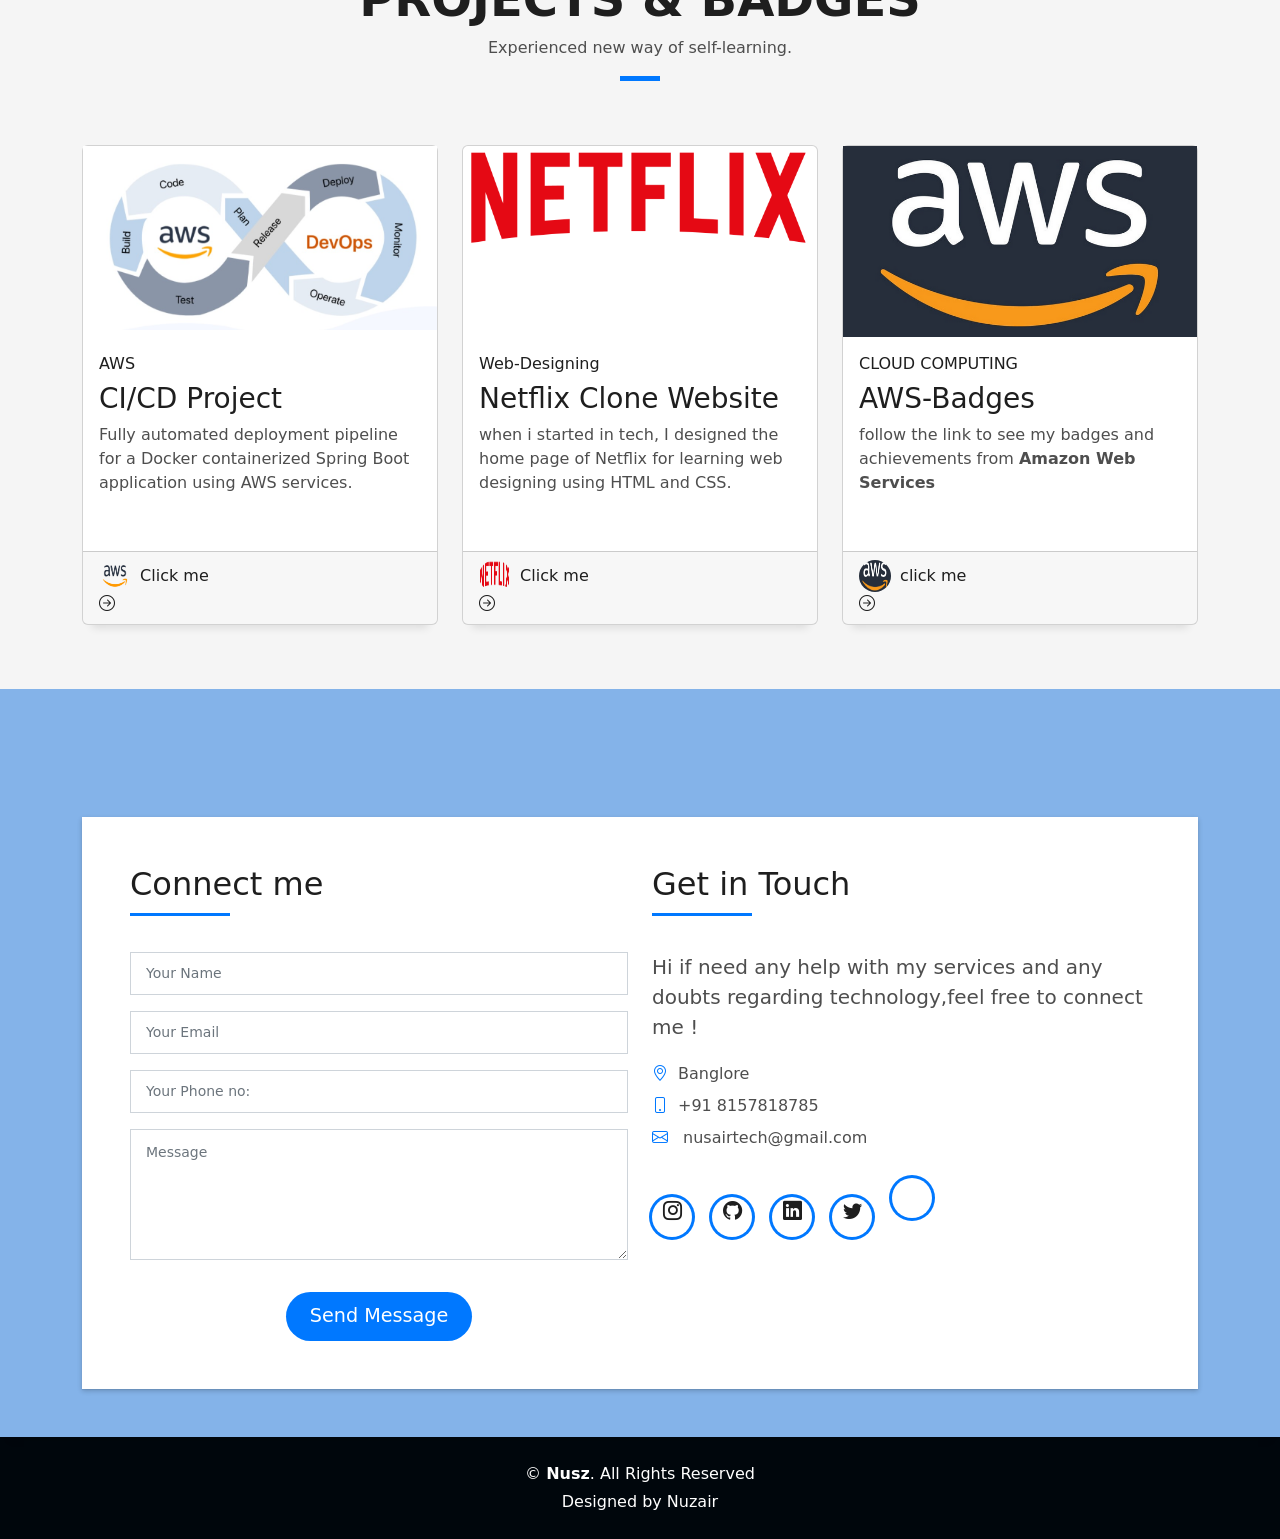
==== commit 49245adc: "Update index.html" ====
--- a/index.html
+++ b/index.html
@@ -609,7 +609,7 @@
                         <li><a href="https://github.com/nusairc" target="_blank"><span class="ico-circle"><i class="bi bi-github"></i></span></a></li> 
                         <li><a href="https://www.linkedin.com/in/nusair/" target="_blank"><span class="ico-circle"><i class="bi bi-linkedin"></i></span></a></li>
                         <li><a href="https://twitter.com/_Nusz?t=8oSMk3zJSu09ORyBO47tUQ&s=09" target="_blank"><span class="ico-circle"><i class="bi bi-twitter"></i></span></a></li>
-                        <li><a href="https://leetcode.com/u/Nuzair_/" target="_blank"><span class="ico-circle"><i class="bi bi-leetcode"></i></span></a></li>
+                        <li><a href="https://leetcode.com/u/Nuzair_/" target="_blank"><span class="ico-circle"><i class="bi bi-Leetcode"></i></span></a></li>
                       </ul>
                     </div>
                   </div>
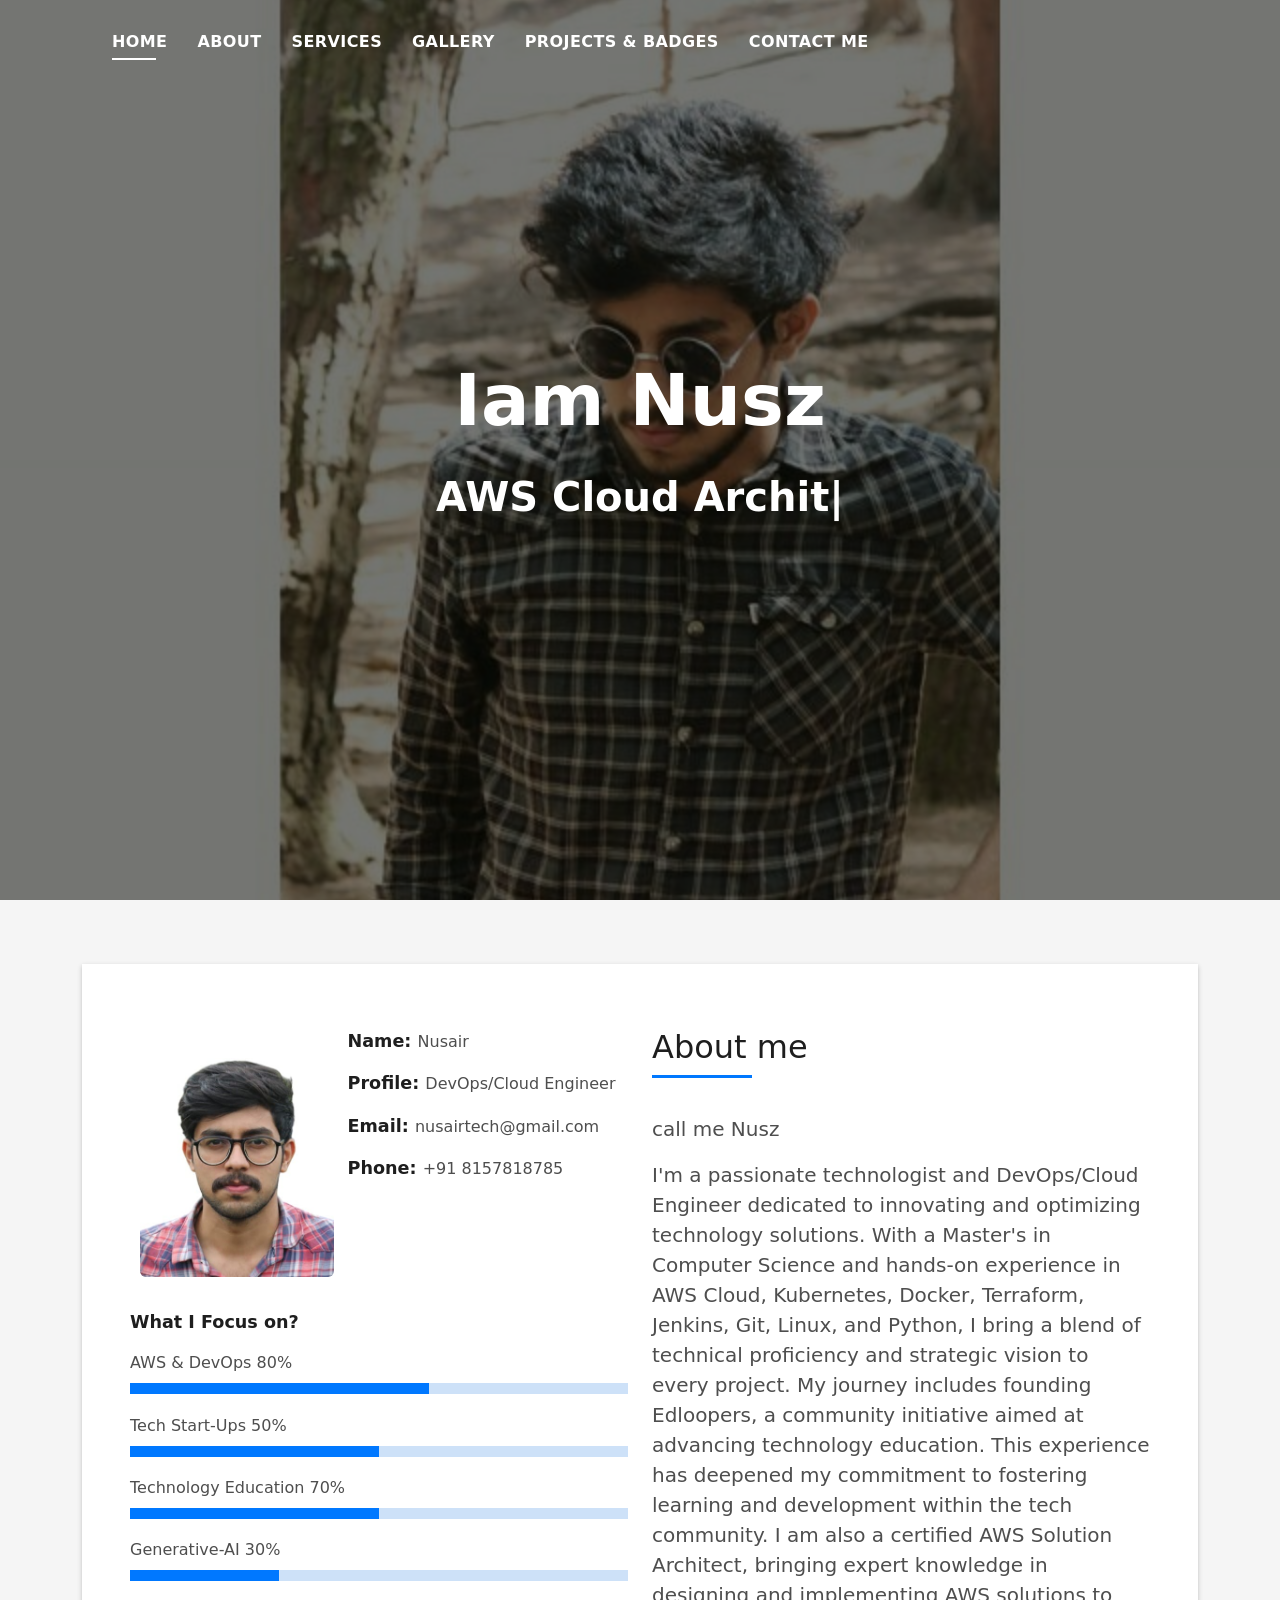
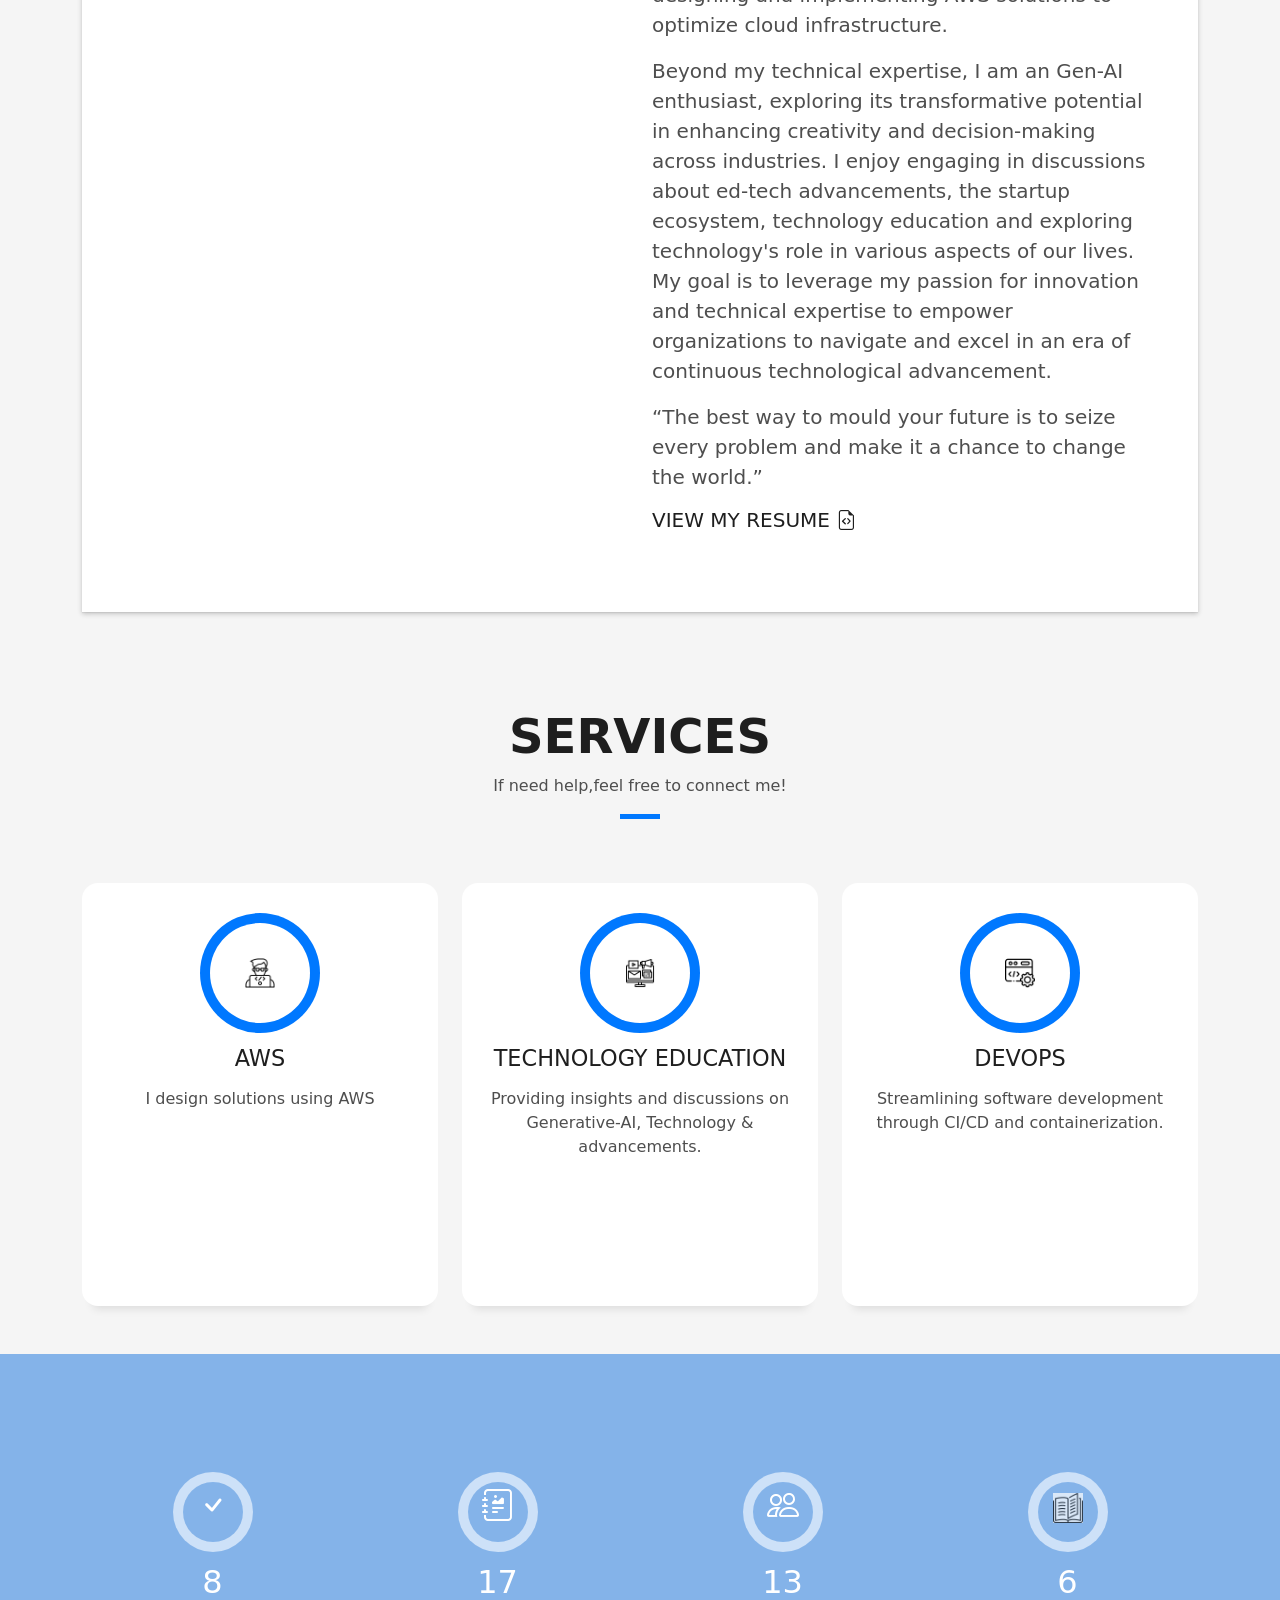
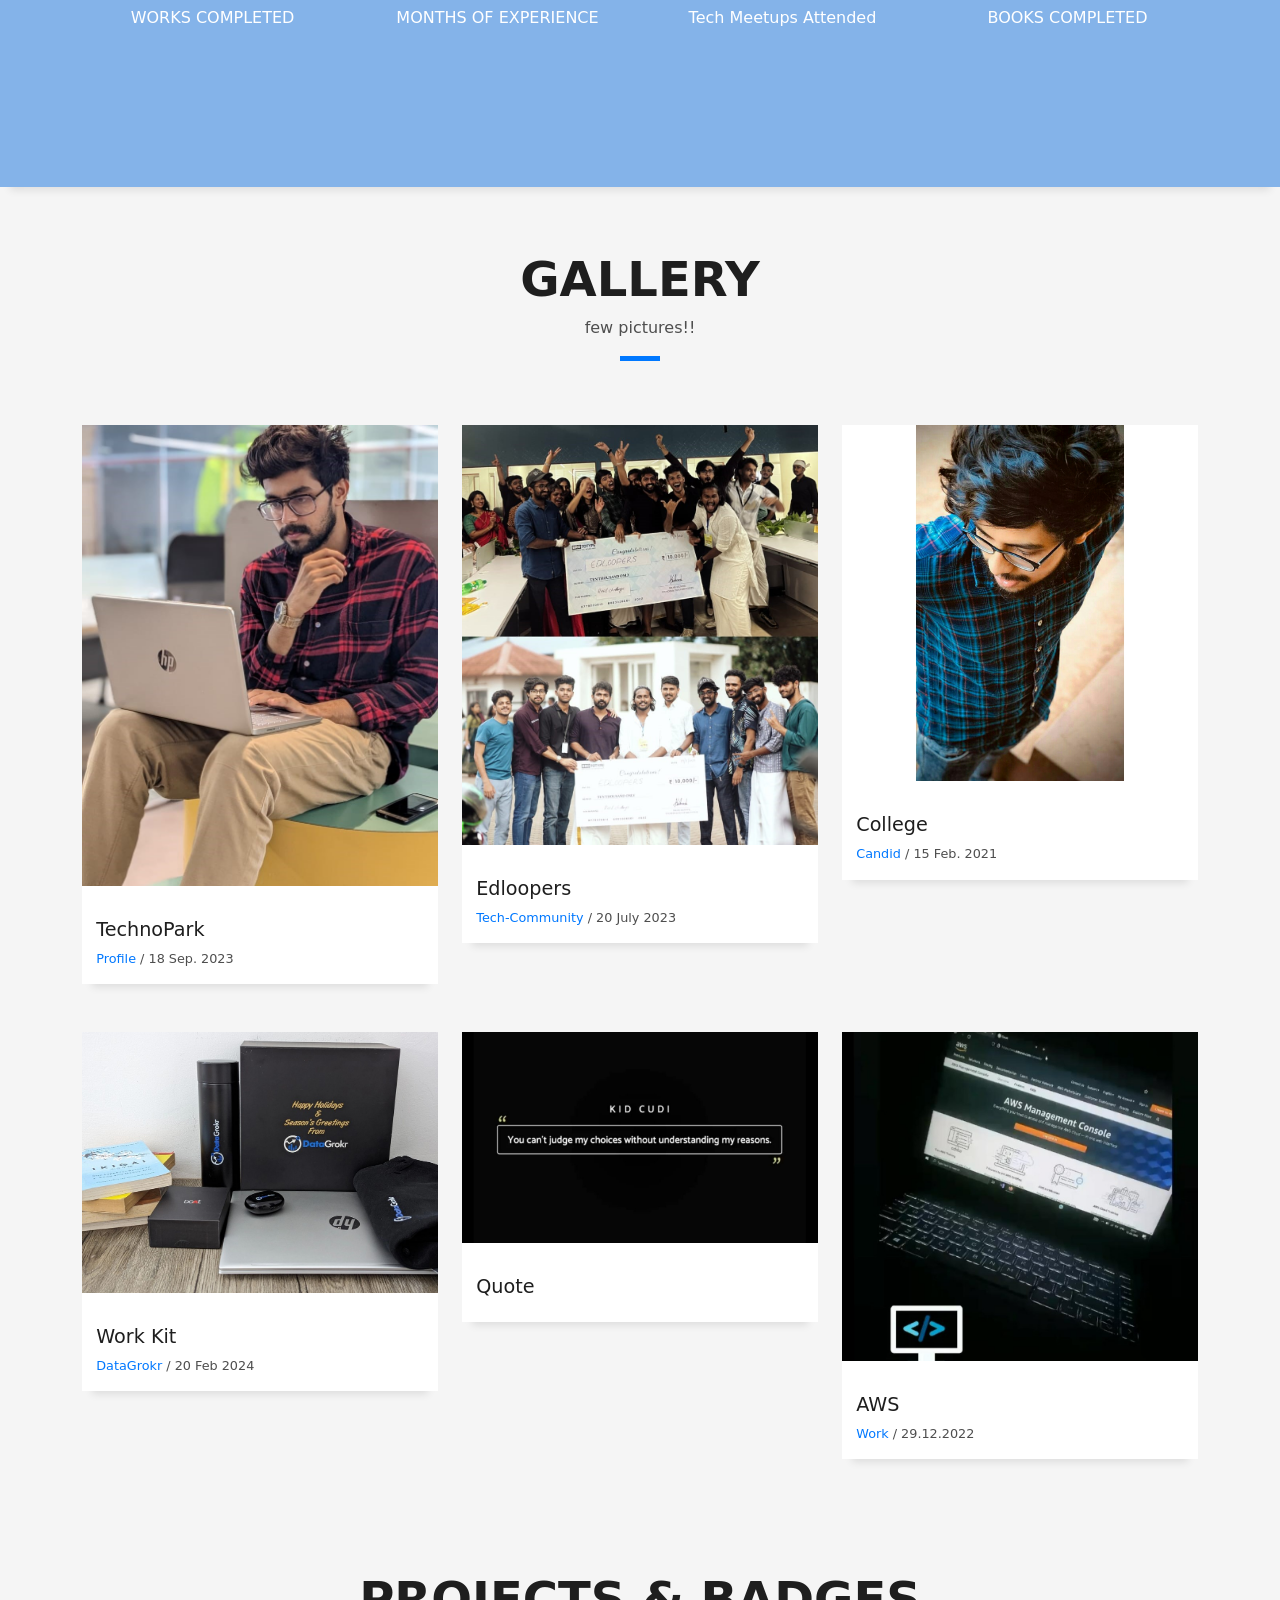
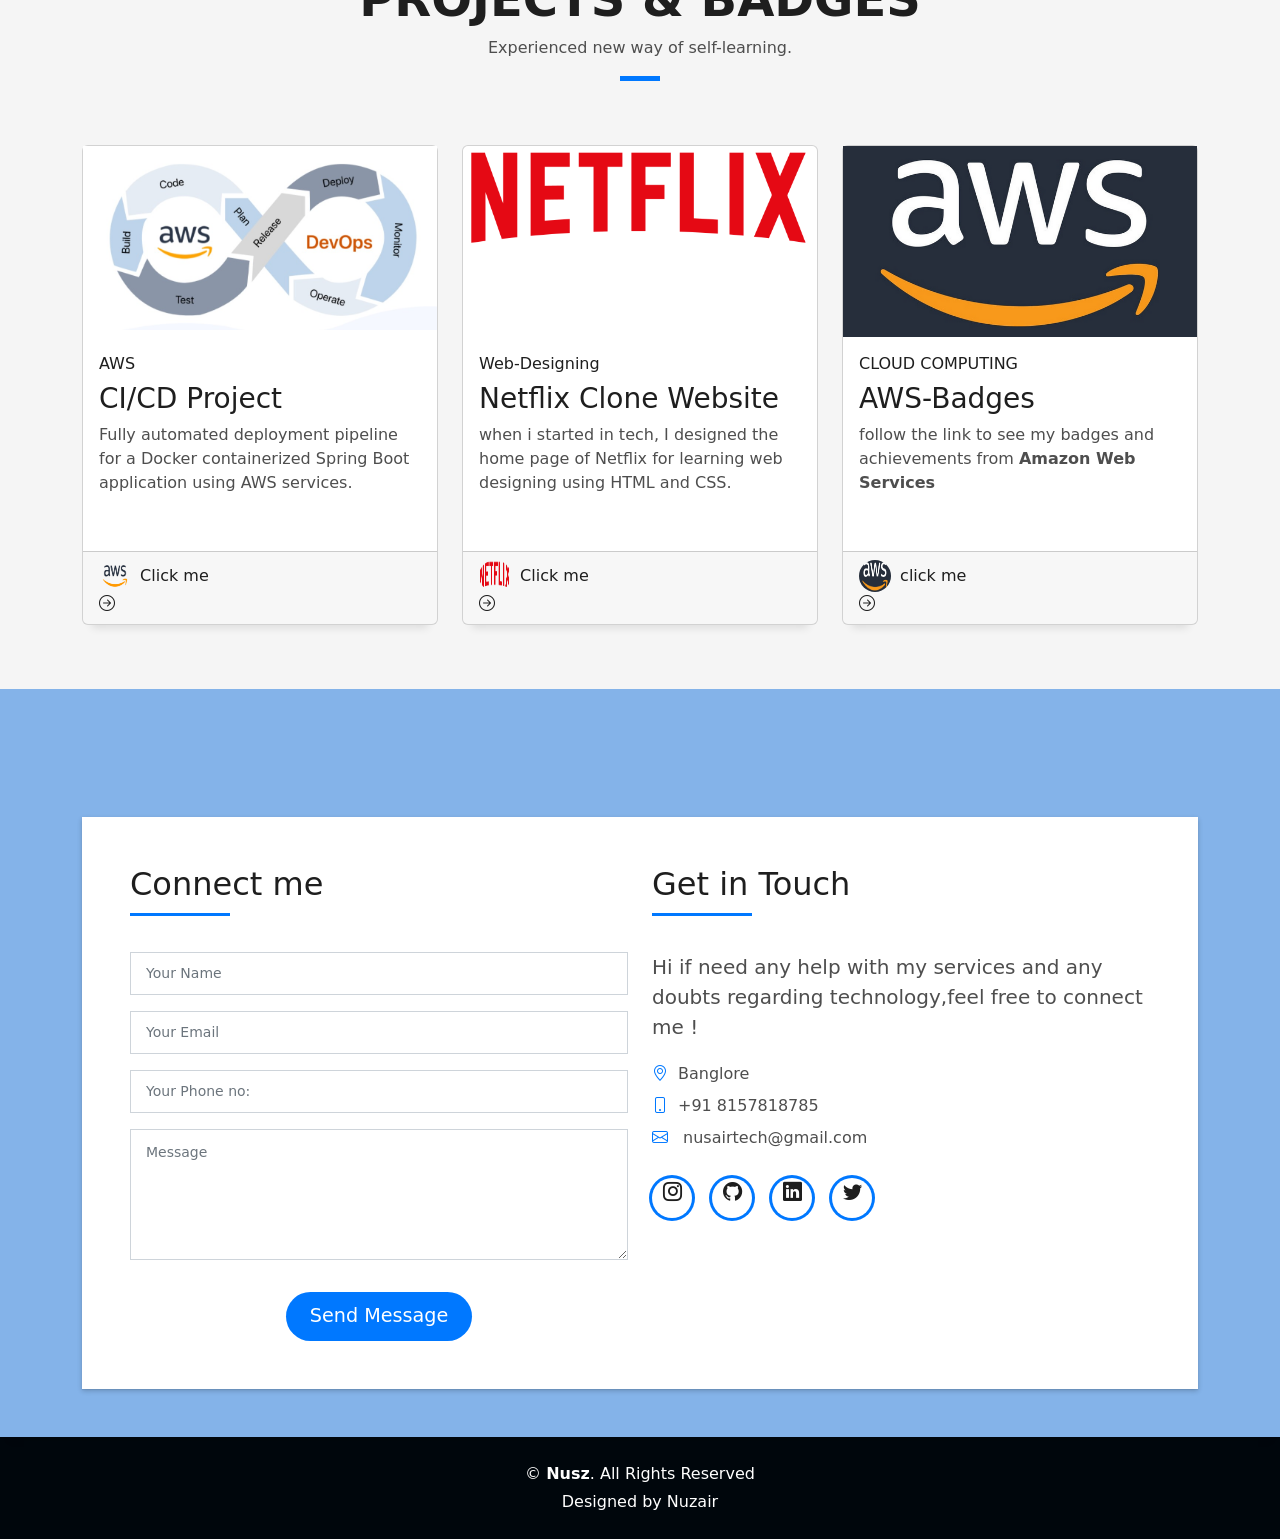
==== commit b1a08125: "Update index.html" ====
--- a/index.html
+++ b/index.html
@@ -609,7 +609,6 @@
                         <li><a href="https://github.com/nusairc" target="_blank"><span class="ico-circle"><i class="bi bi-github"></i></span></a></li> 
                         <li><a href="https://www.linkedin.com/in/nusair/" target="_blank"><span class="ico-circle"><i class="bi bi-linkedin"></i></span></a></li>
                         <li><a href="https://twitter.com/_Nusz?t=8oSMk3zJSu09ORyBO47tUQ&s=09" target="_blank"><span class="ico-circle"><i class="bi bi-twitter"></i></span></a></li>
-                        <li><a href="https://leetcode.com/u/Nuzair_/" target="_blank"><span class="ico-circle"><i class="bi bi-Leetcode"></i></span></a></li>
                       </ul>
                     </div>
                   </div>
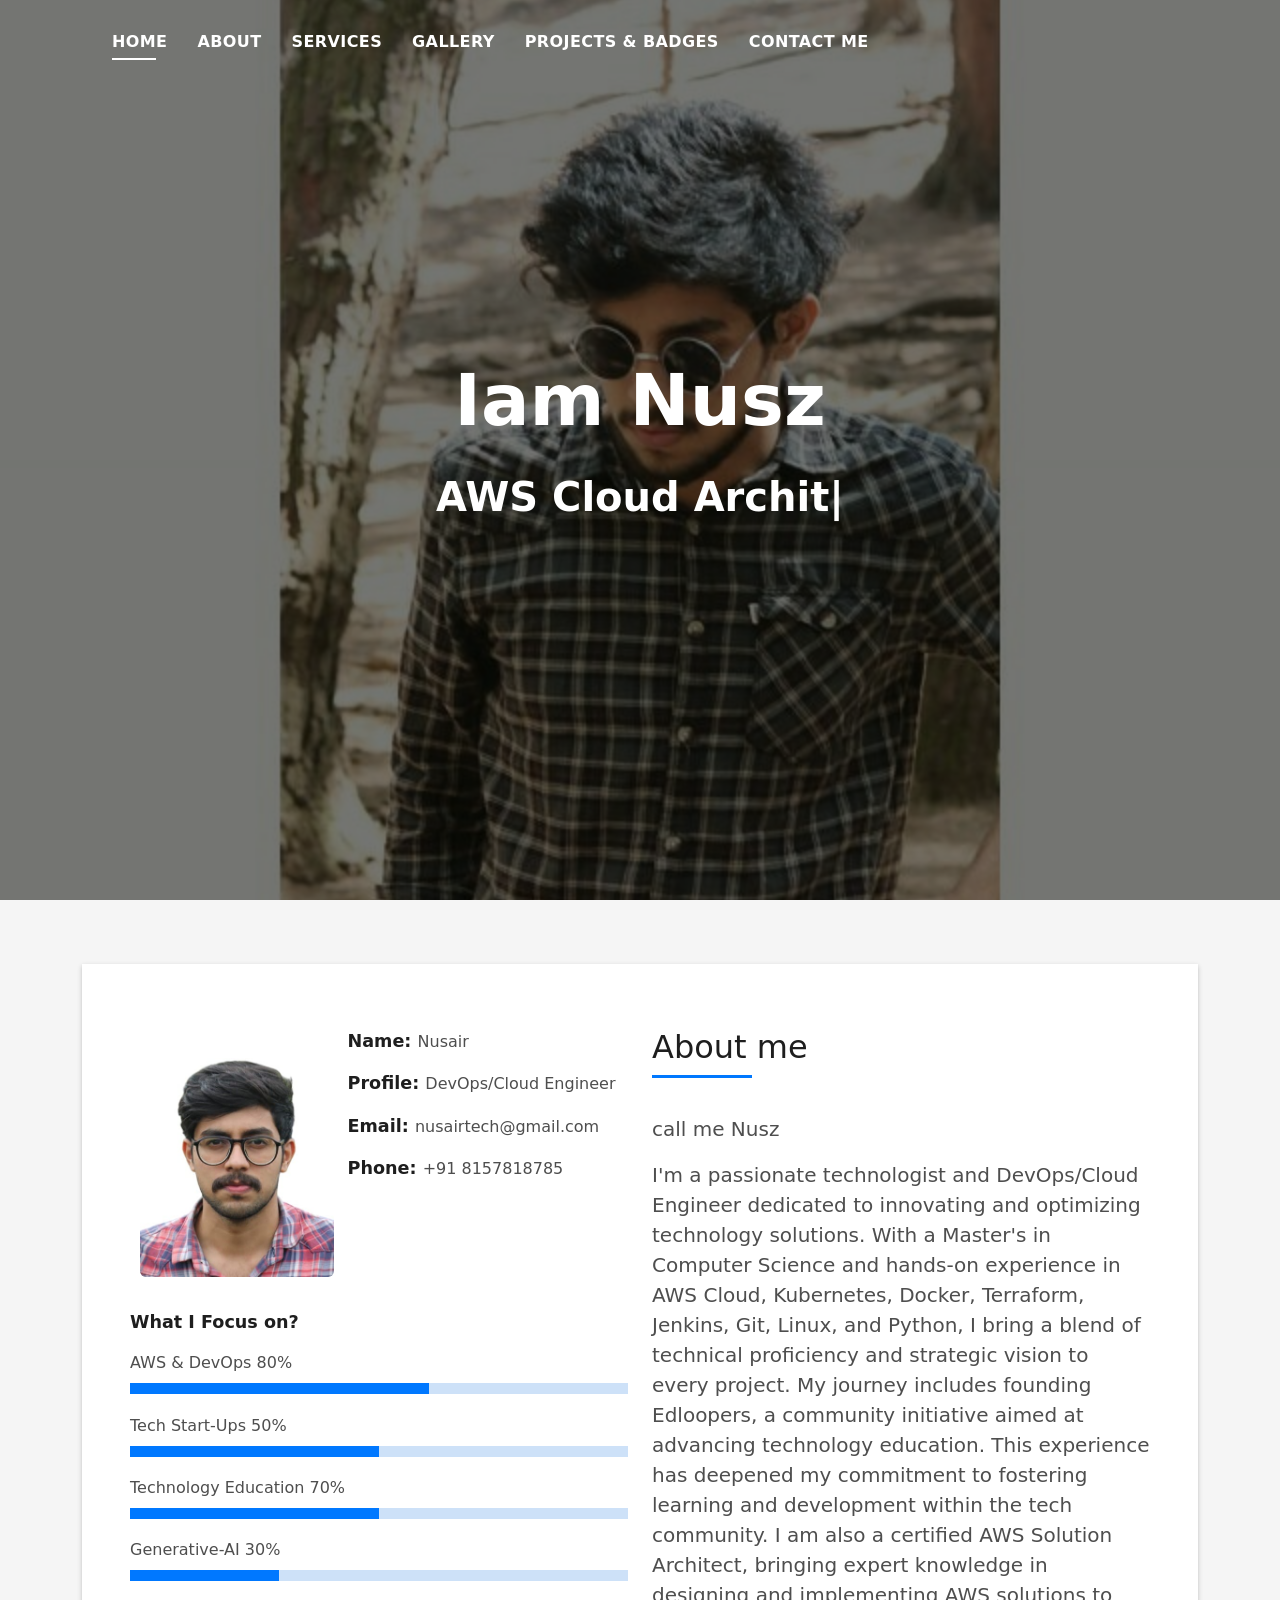
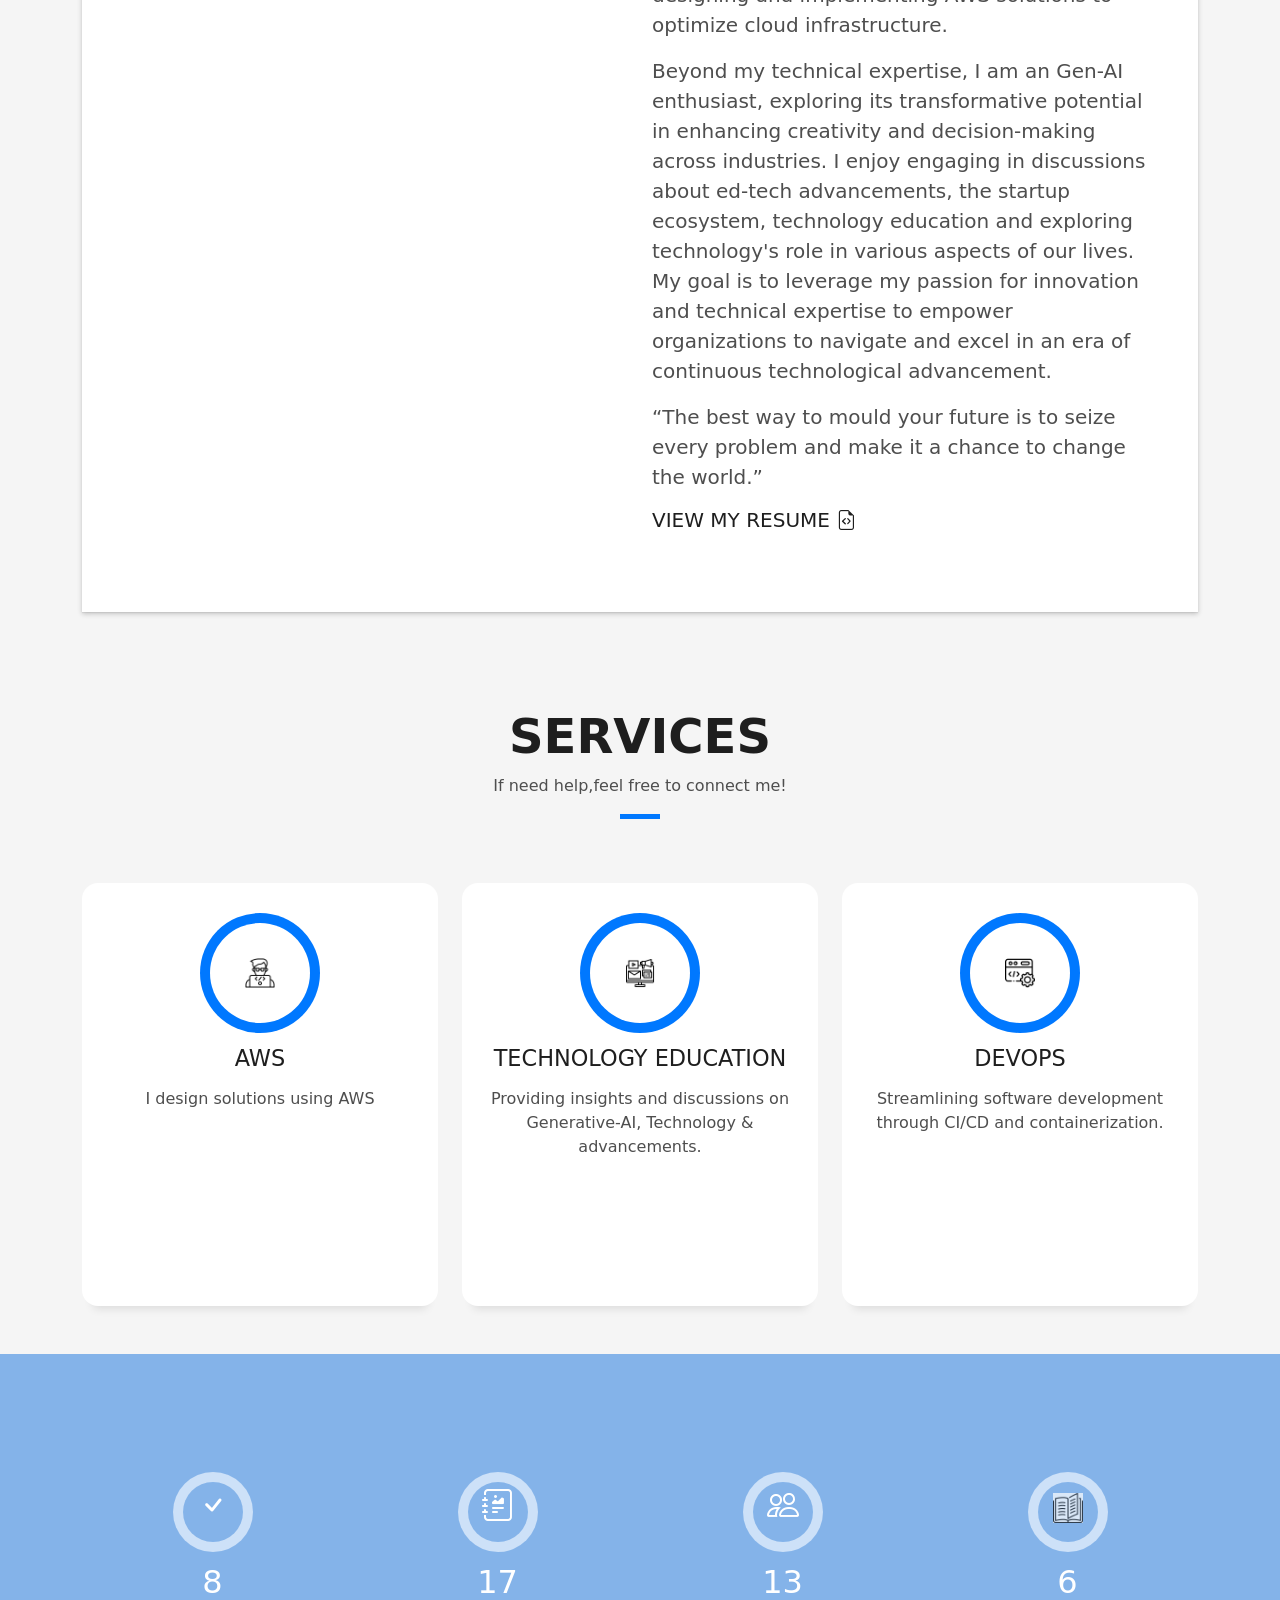
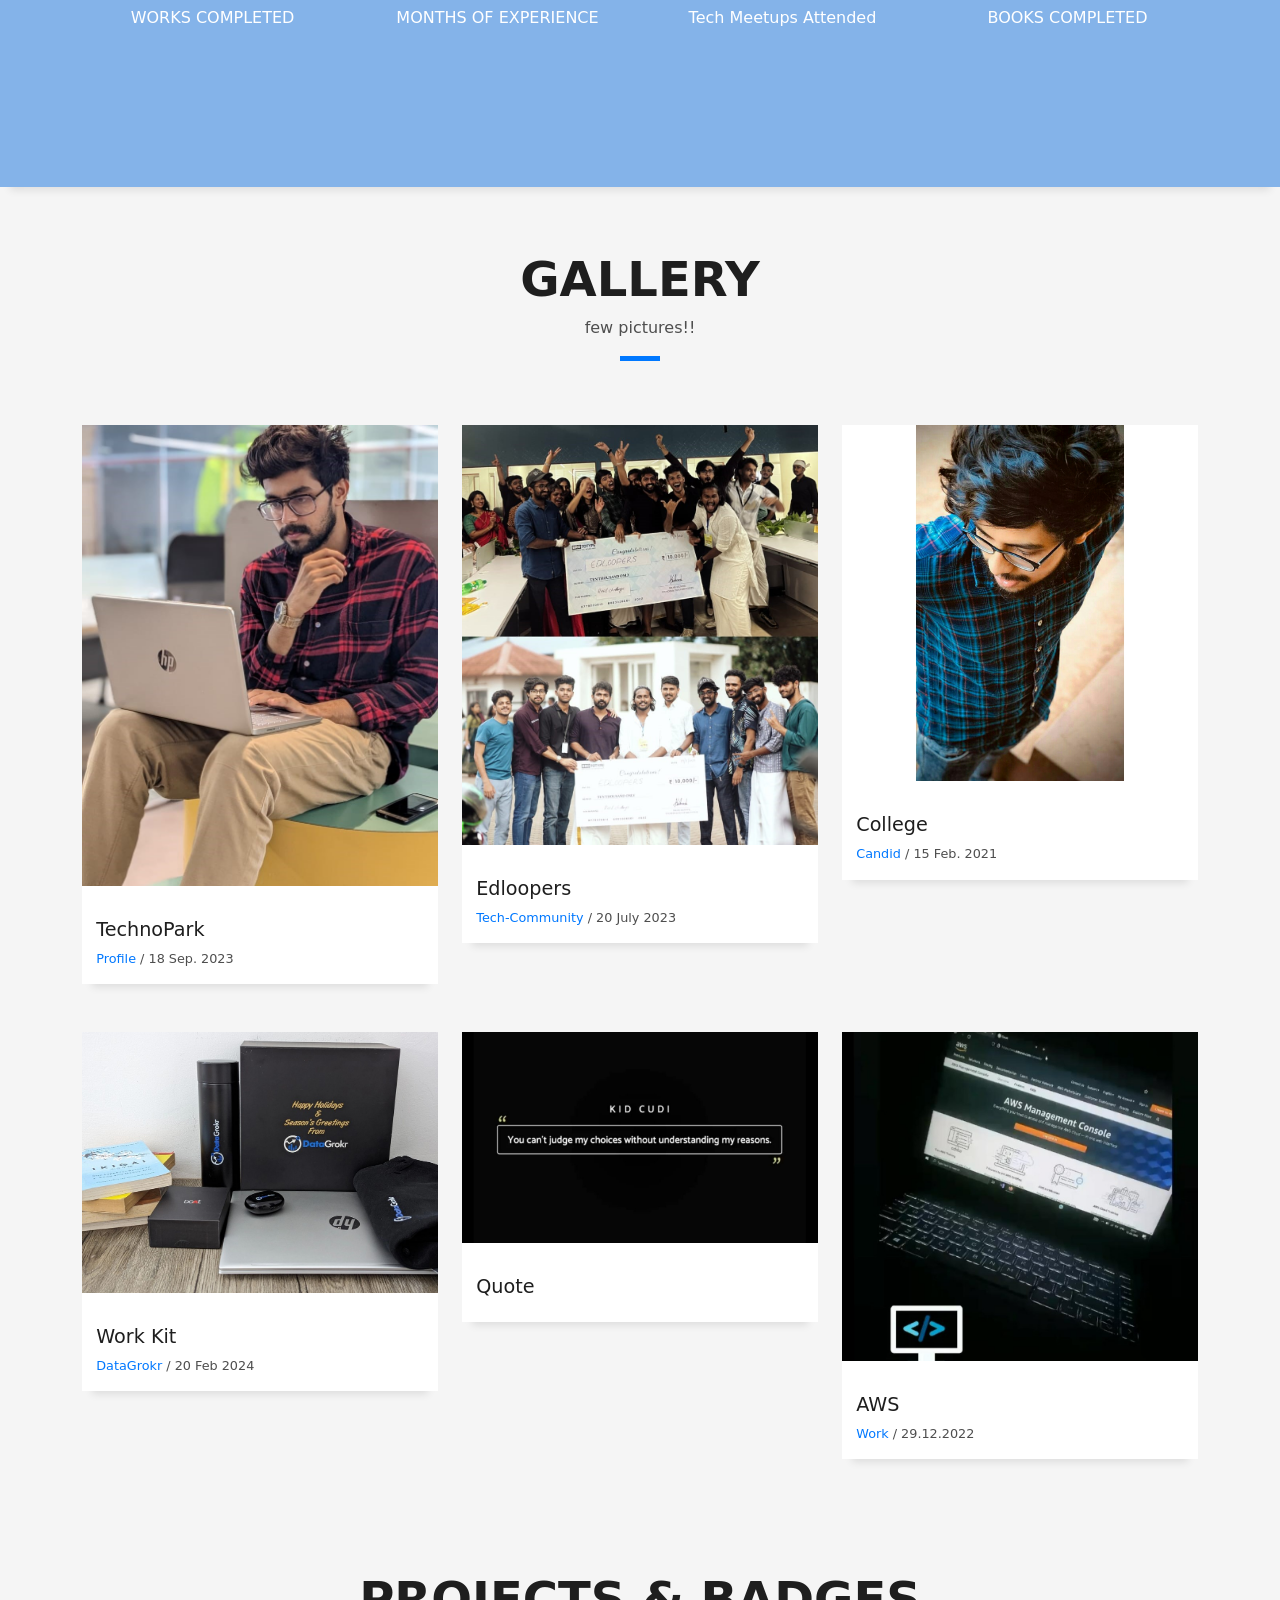
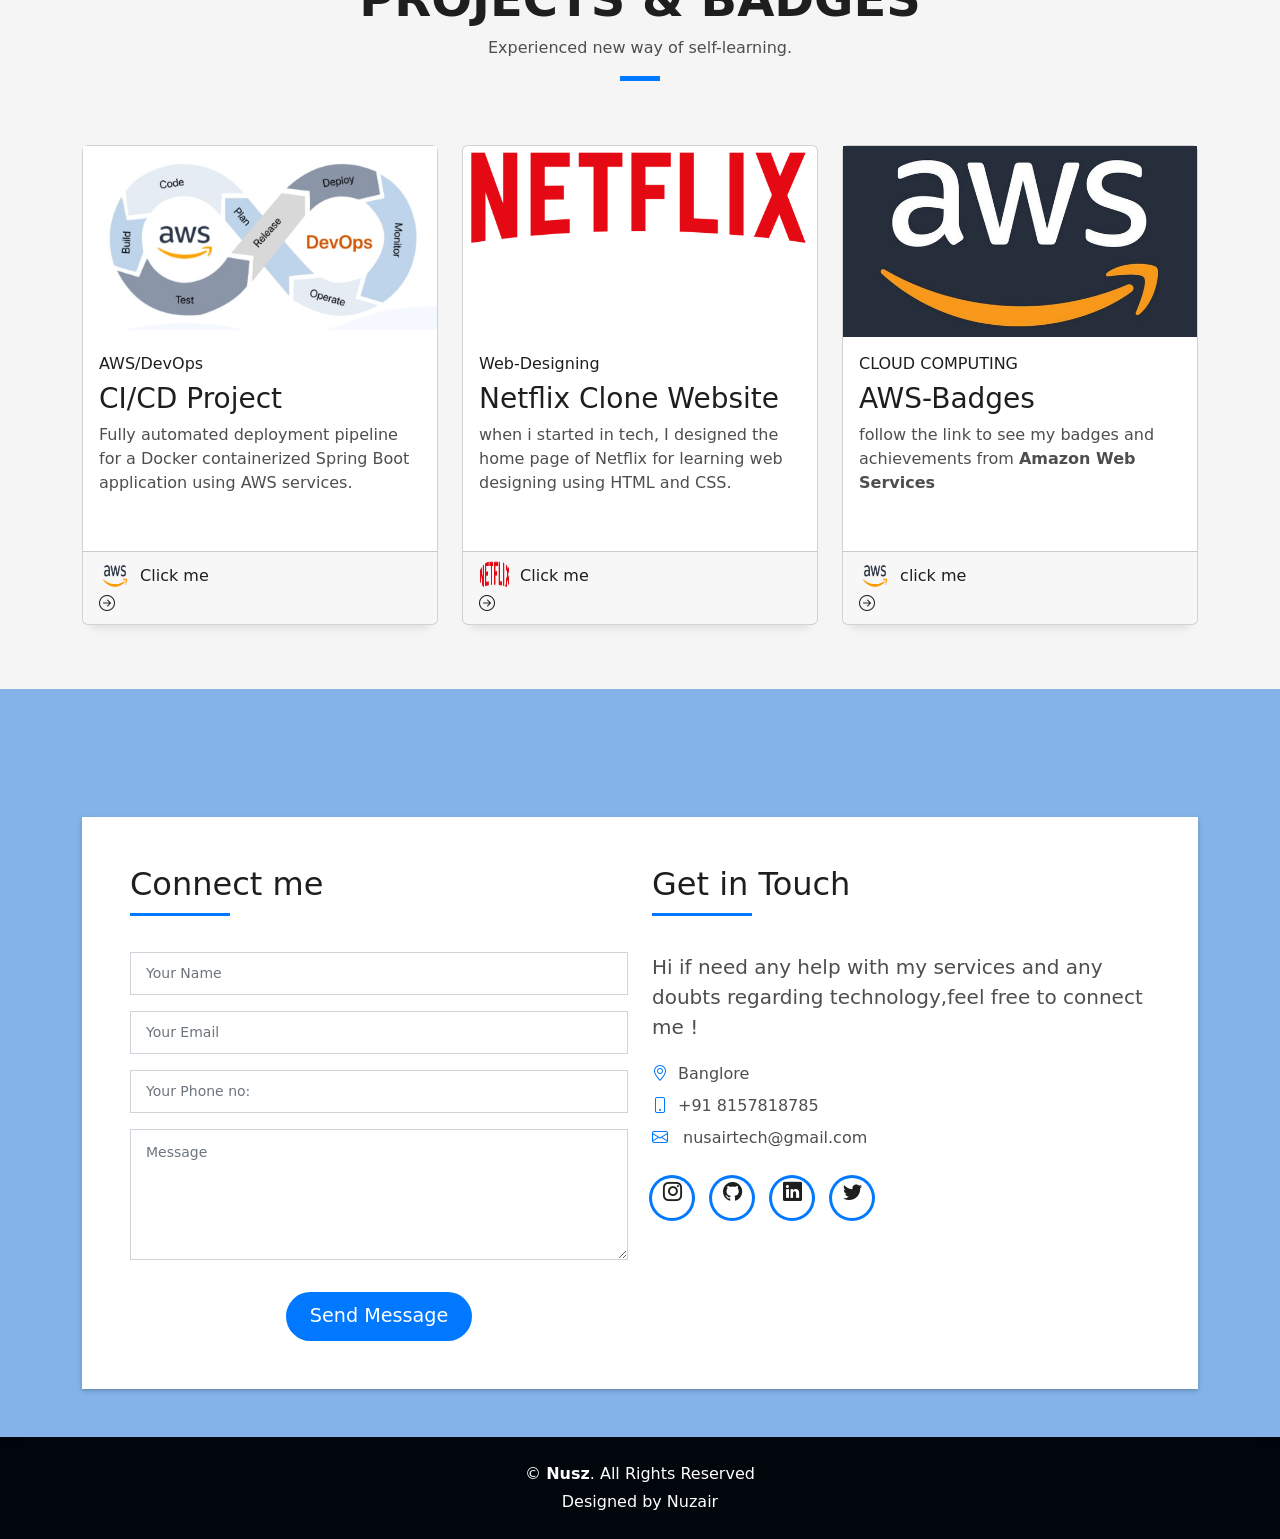
==== commit ec30f8d6: "Update index.html" ====
--- a/index.html
+++ b/index.html
@@ -452,7 +452,7 @@
               <div class="card-body">
                 <div class="card-category-box">
                   <div class="card-category">
-                    <h6 class="category">AWS</h6>
+                    <h6 class="category">AWS/DevOps</h6>
                   </div>
                 </div>
                 <h3 class="card-title"><a href="https://github.com/nusairc/AWS-CICD-Project">CI/CD Project</a></h3>
@@ -521,7 +521,7 @@
               <div class="card-footer">
                 <div class="post-author">
                   <a href="https://www.credly.com/users/nusair-c/badges" target="_blank">
-                    <img src="assets/img/image.png" alt="" class="avatar rounded-circle">
+                    <img src="assets/img/oppo.png" alt="" class="avatar rounded-circle">
                     <span class="author">click me</span>
                   </a>
                 </div>
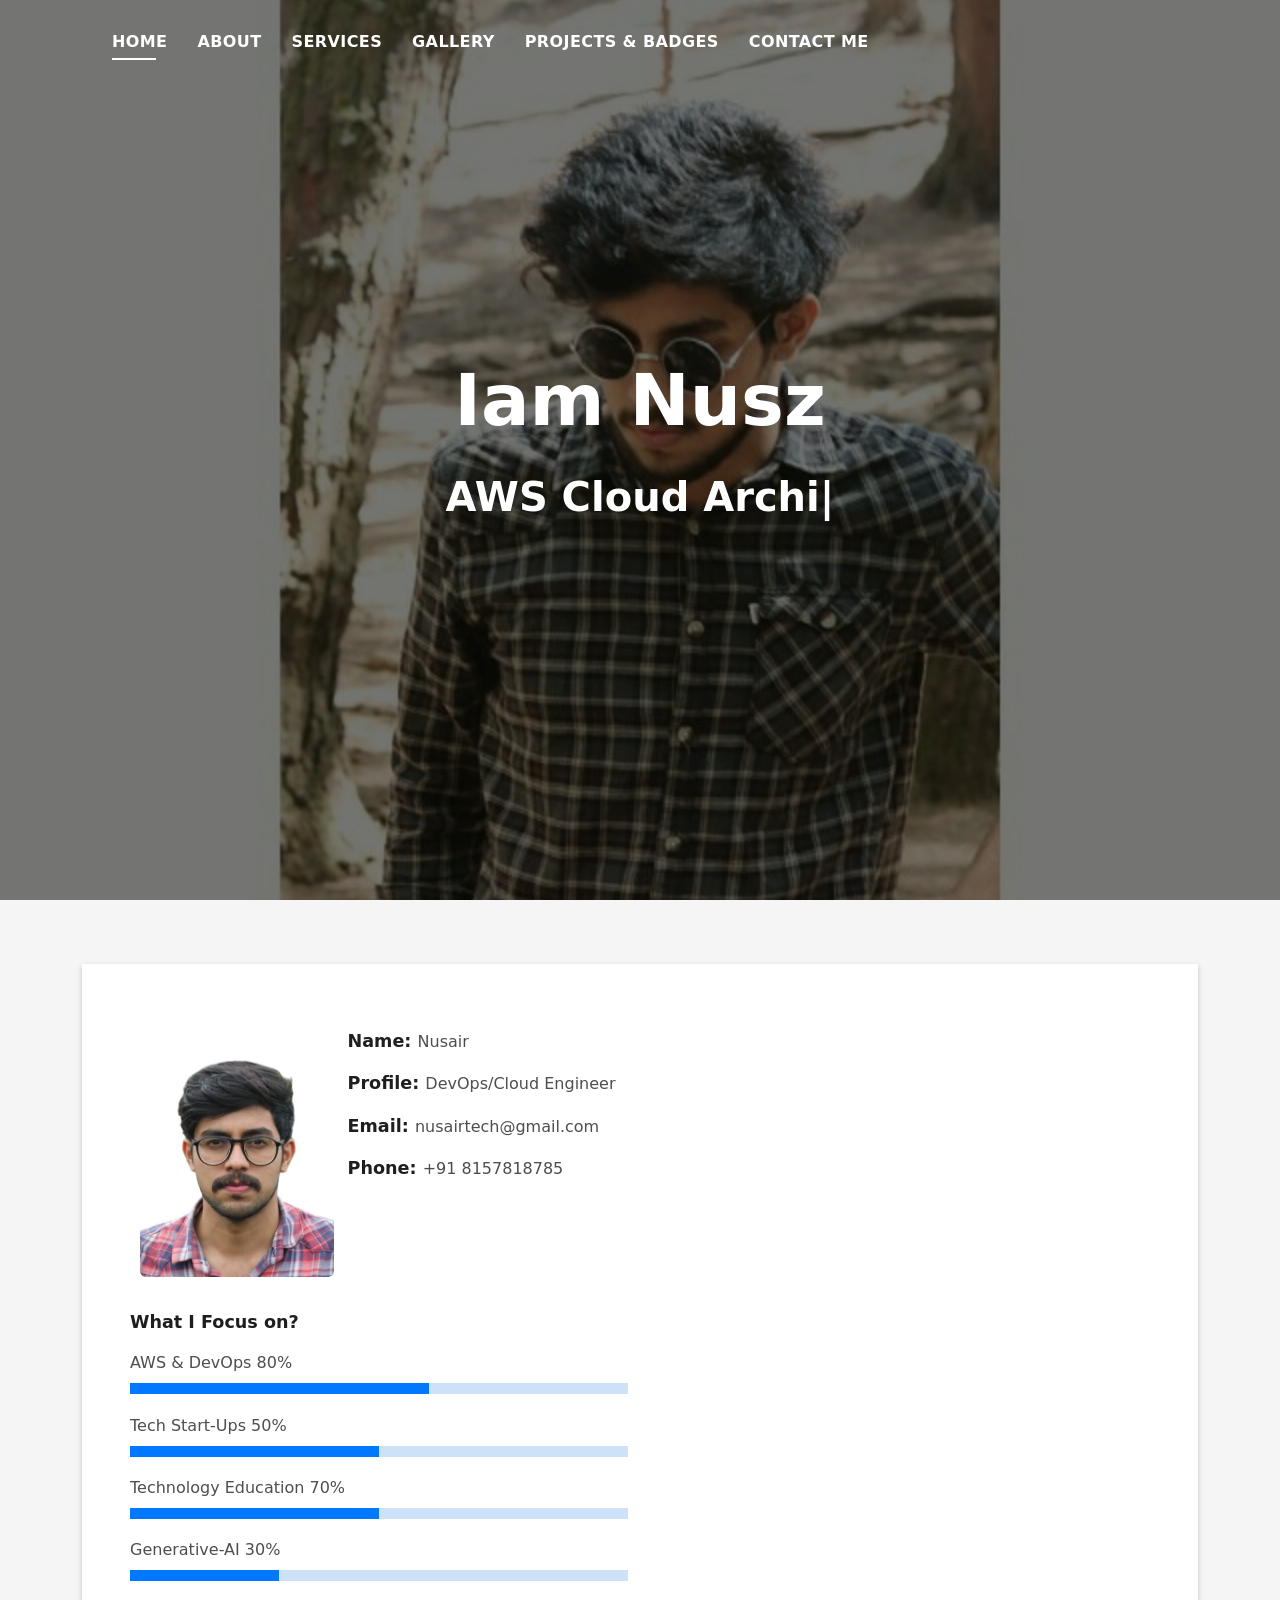
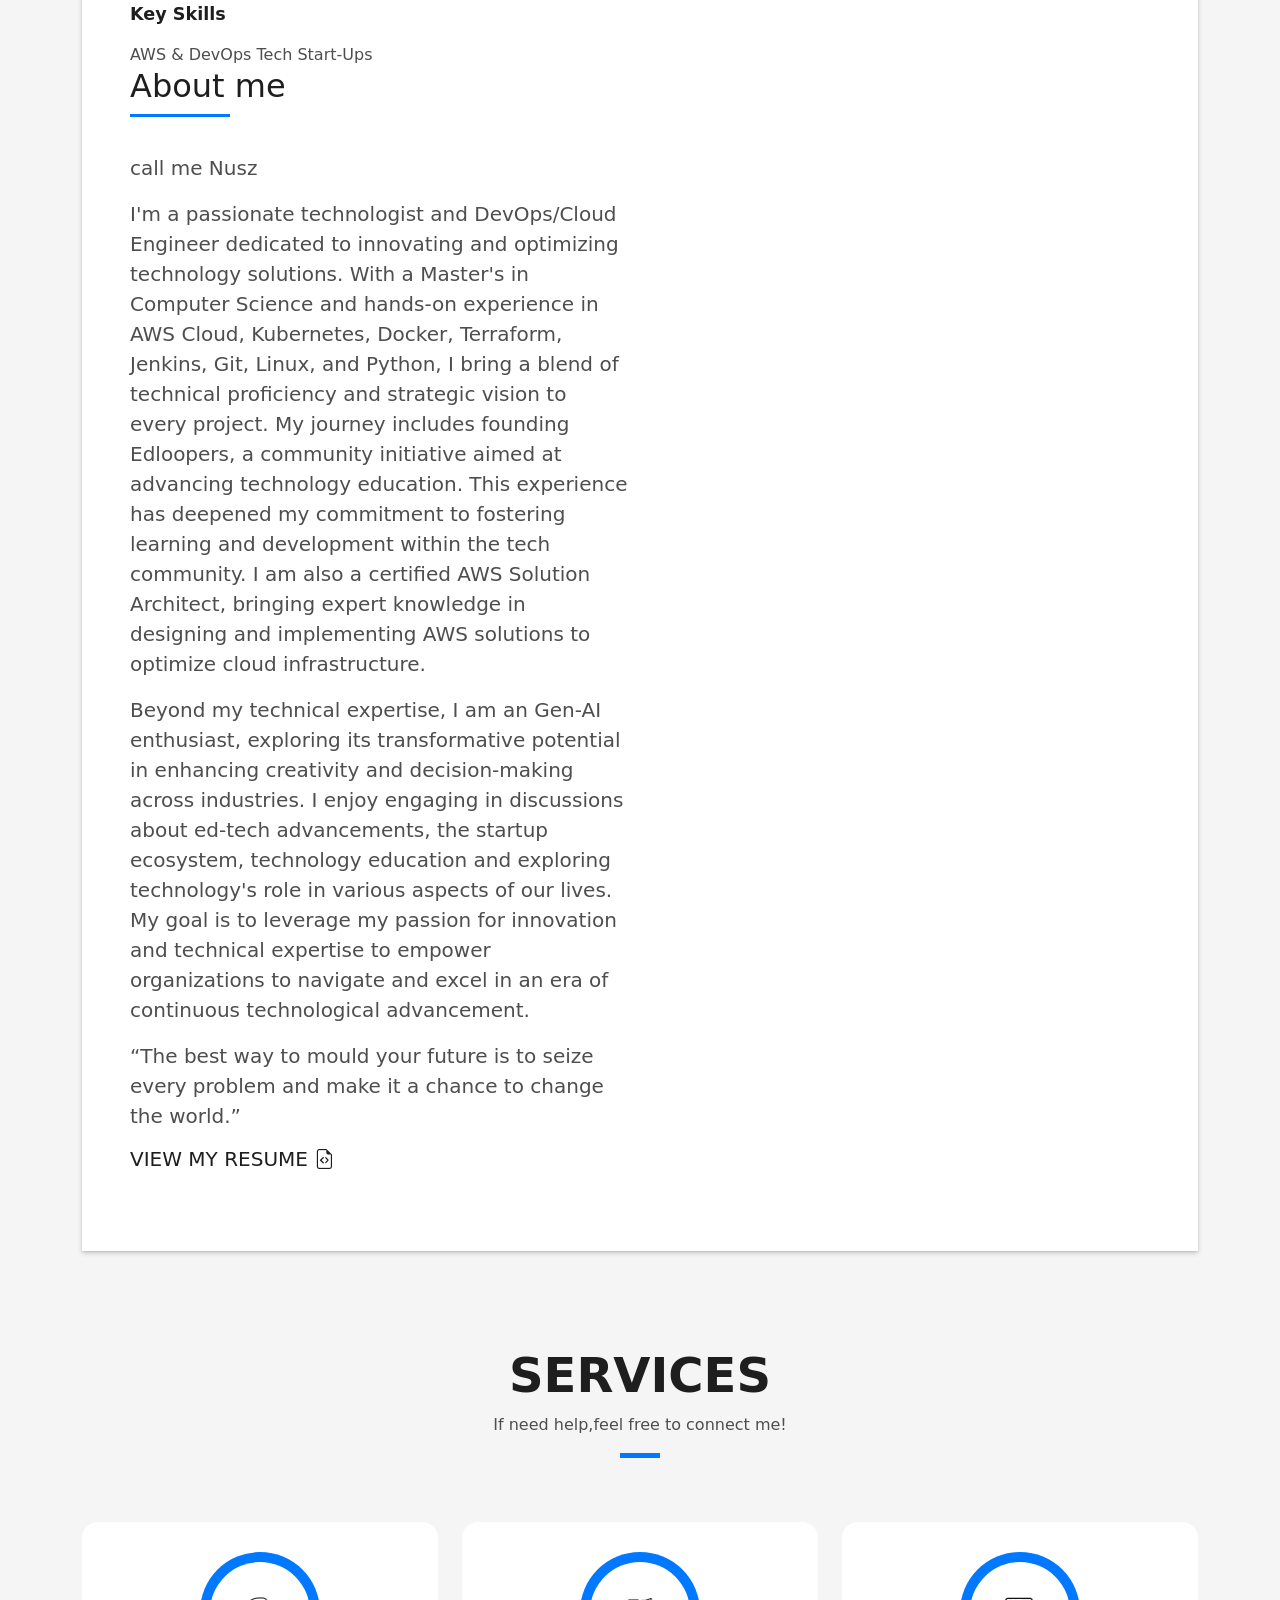
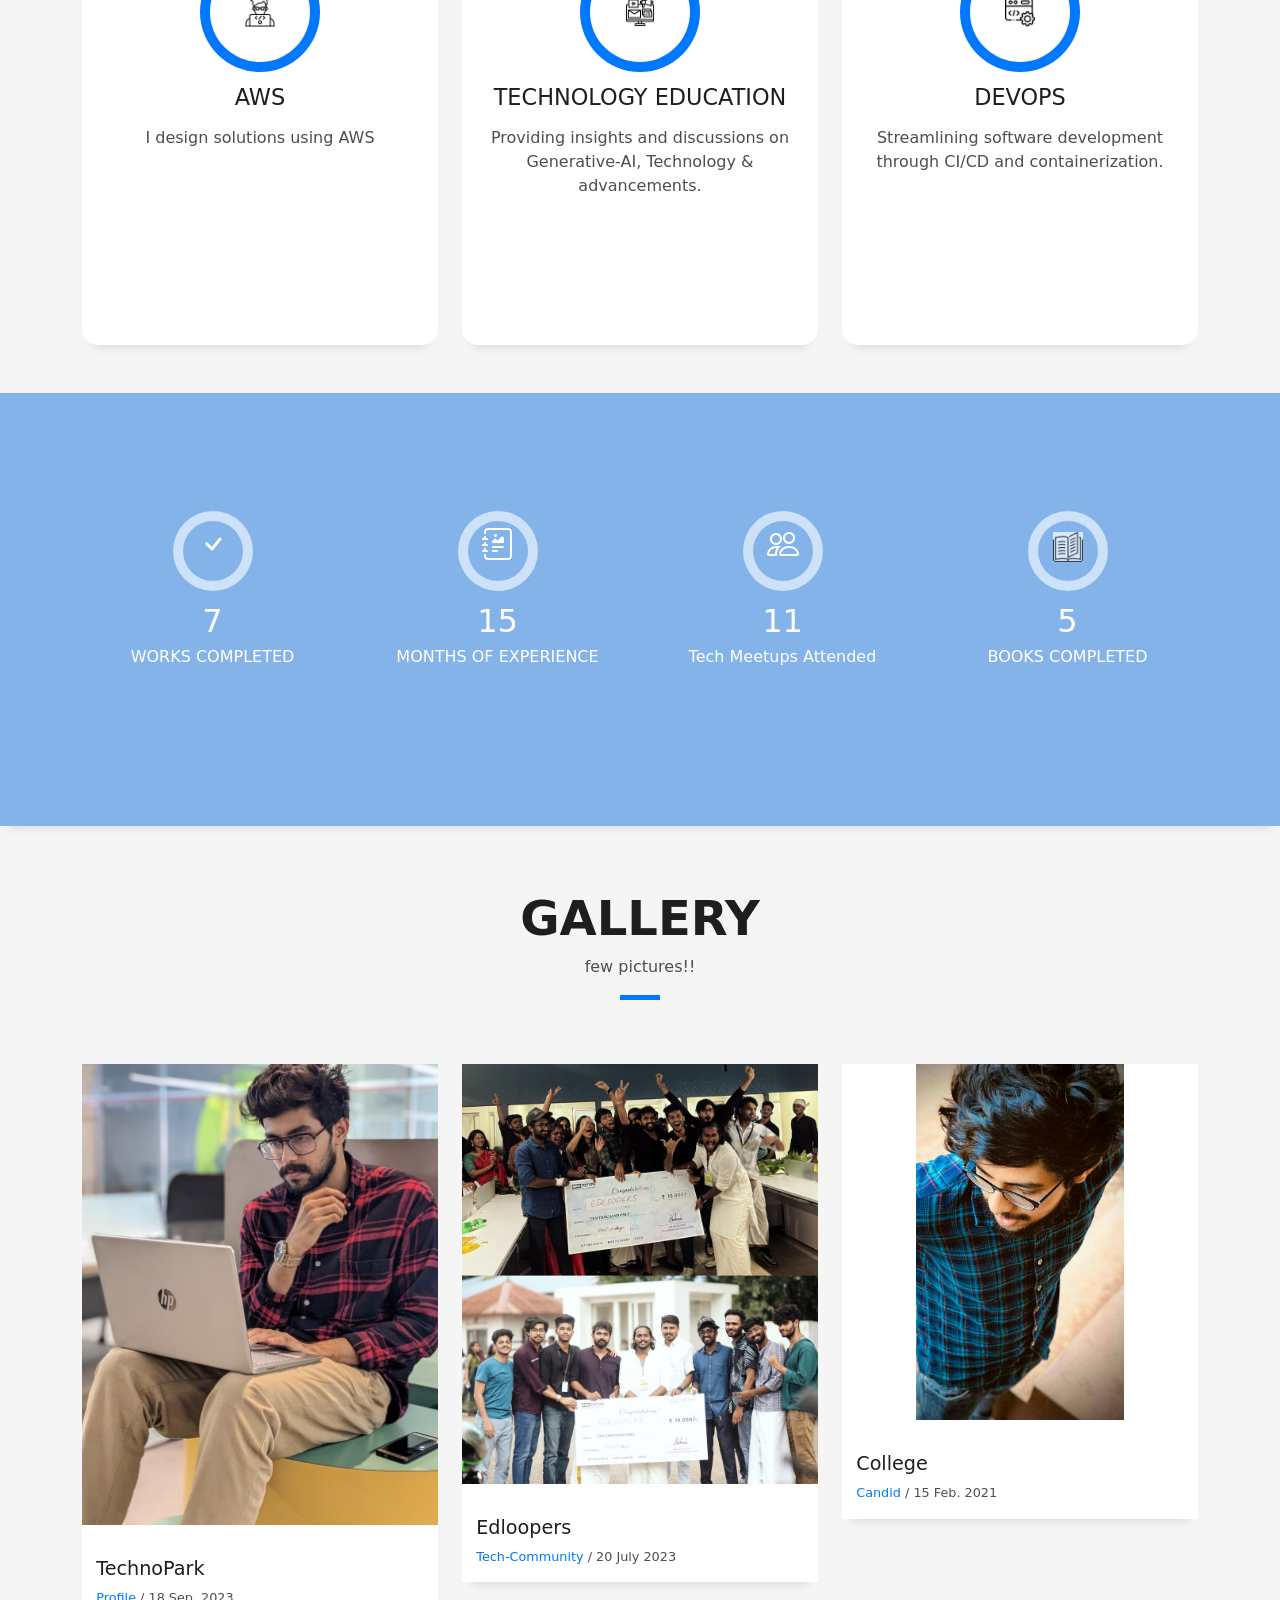
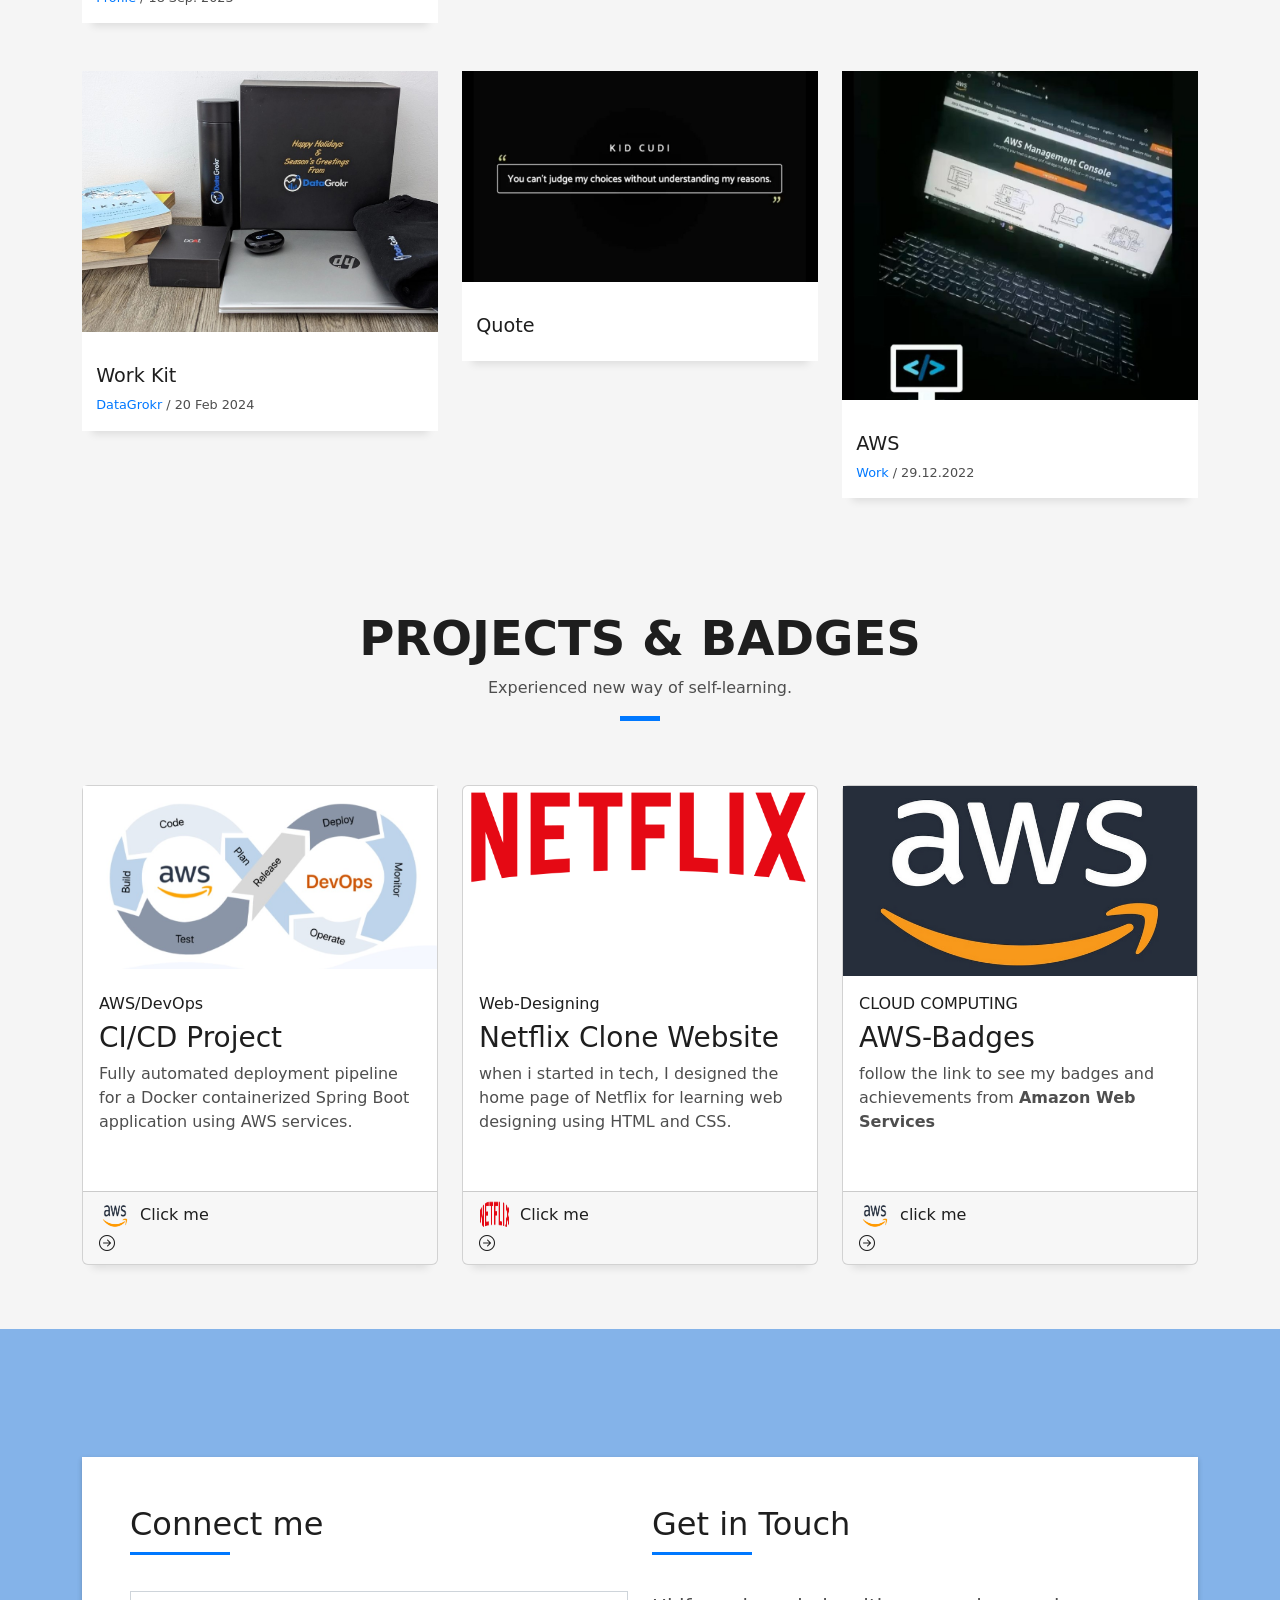
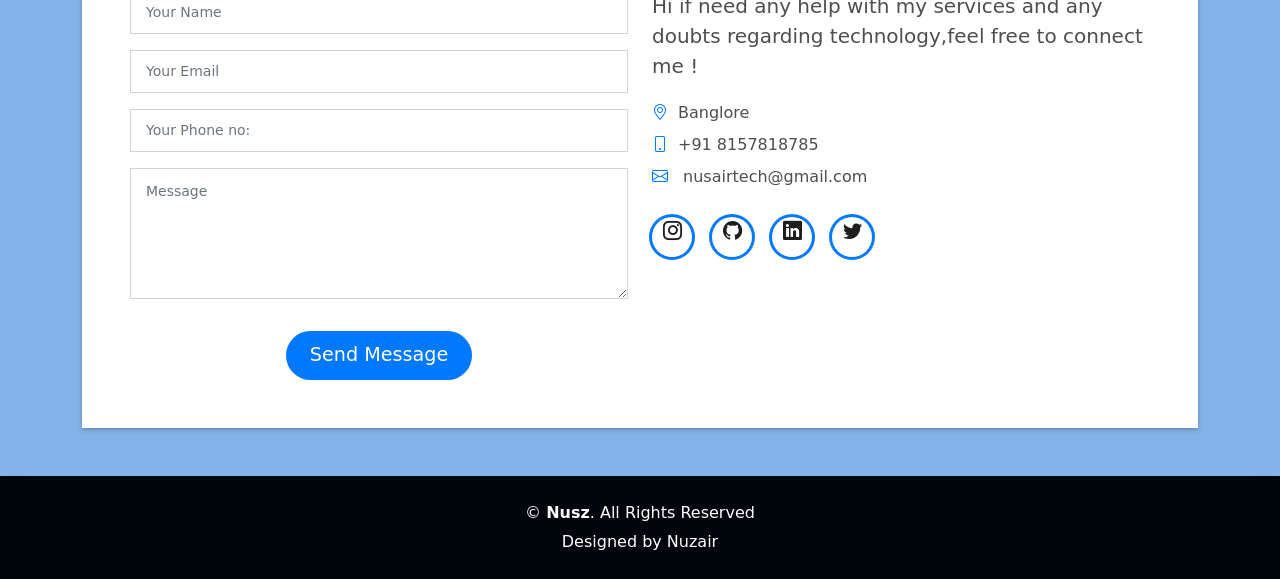
==== commit 5c2ca2a6: "Update index.html" ====
--- a/index.html
+++ b/index.html
@@ -116,6 +116,11 @@
                       <div class="progress-bar" role="progressbar" style="width: 30%" aria-valuenow="30" aria-valuemin="0" aria-valuemax="100"></div>
                     </div>
                   </div>
+                </div>
+                  <div class="skill-mf">
+                    <p class="title-s">Key Skills</p>
+                    <span>AWS & DevOps</span>
+                    <span>Tech Start-Ups</span> 
                 </div>
                 <div class="col-md-6">
                   <div class="about-me pt-4 pt-md-0">
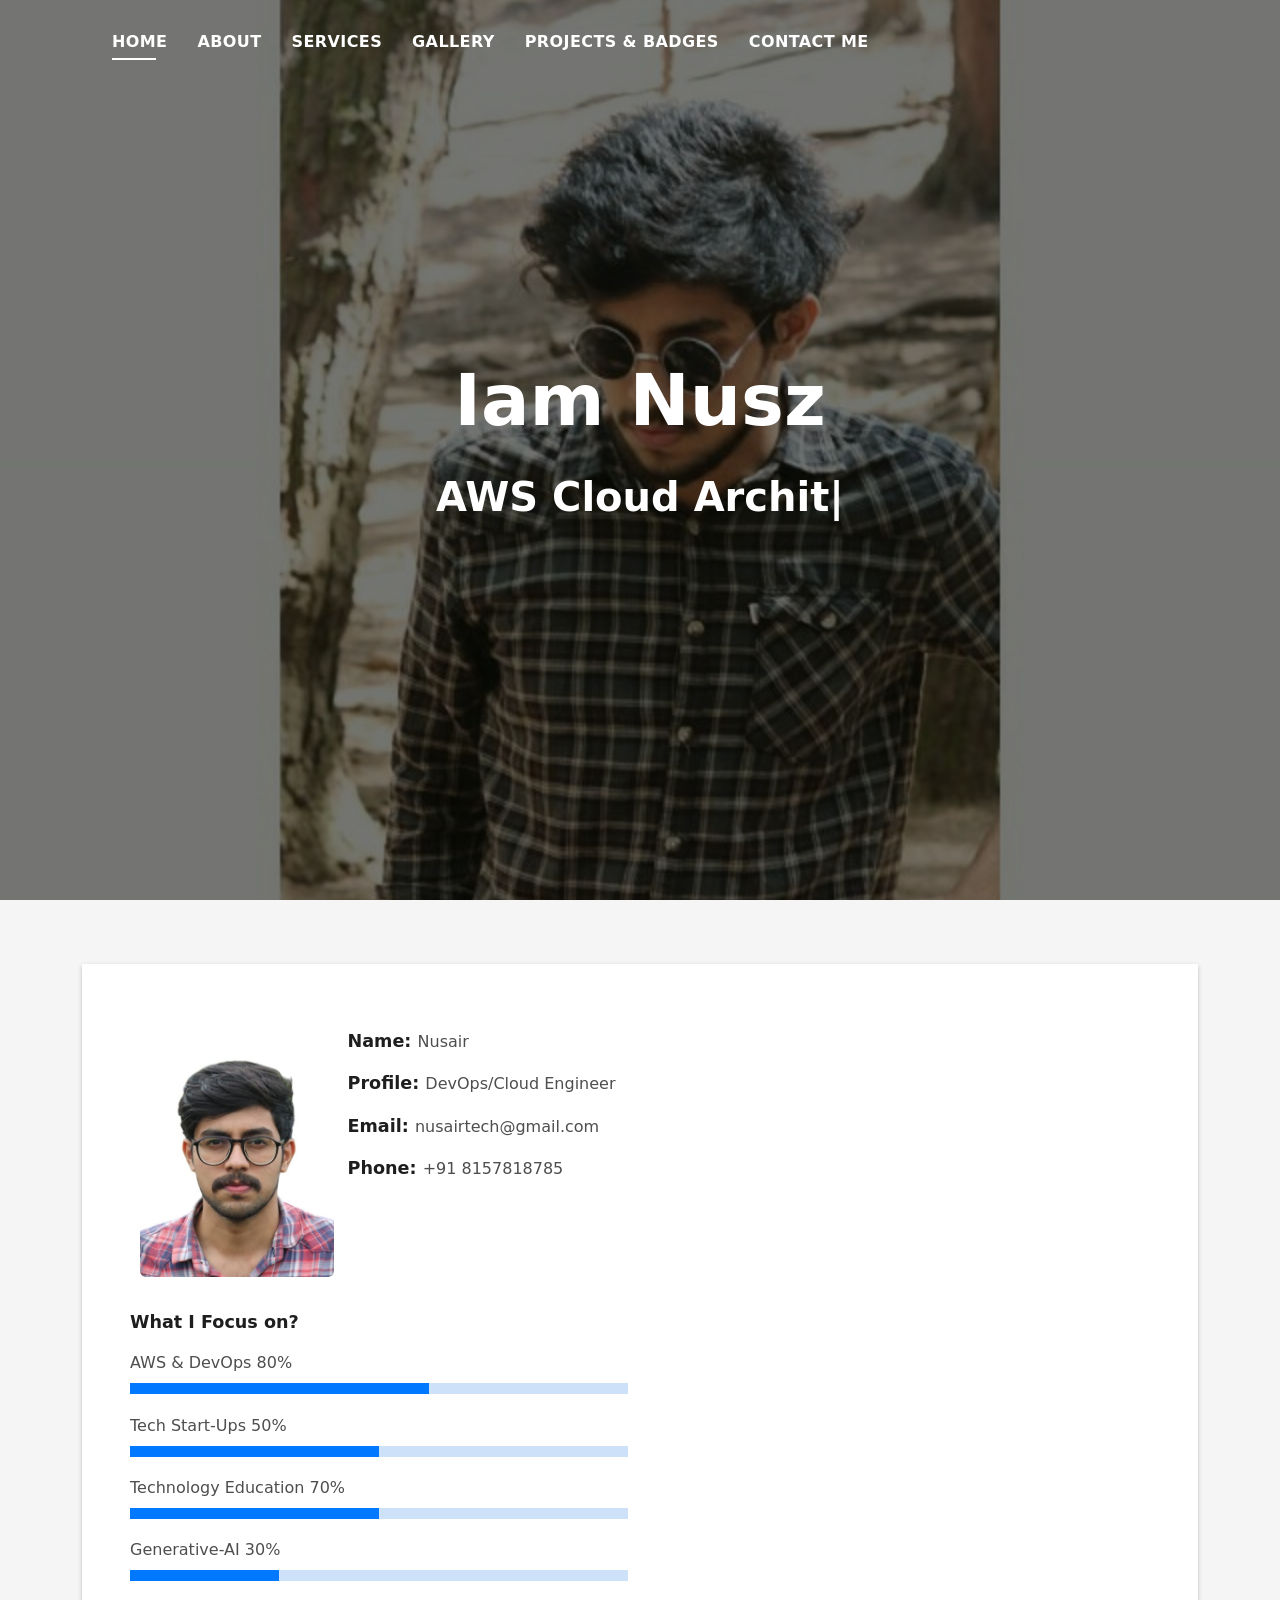
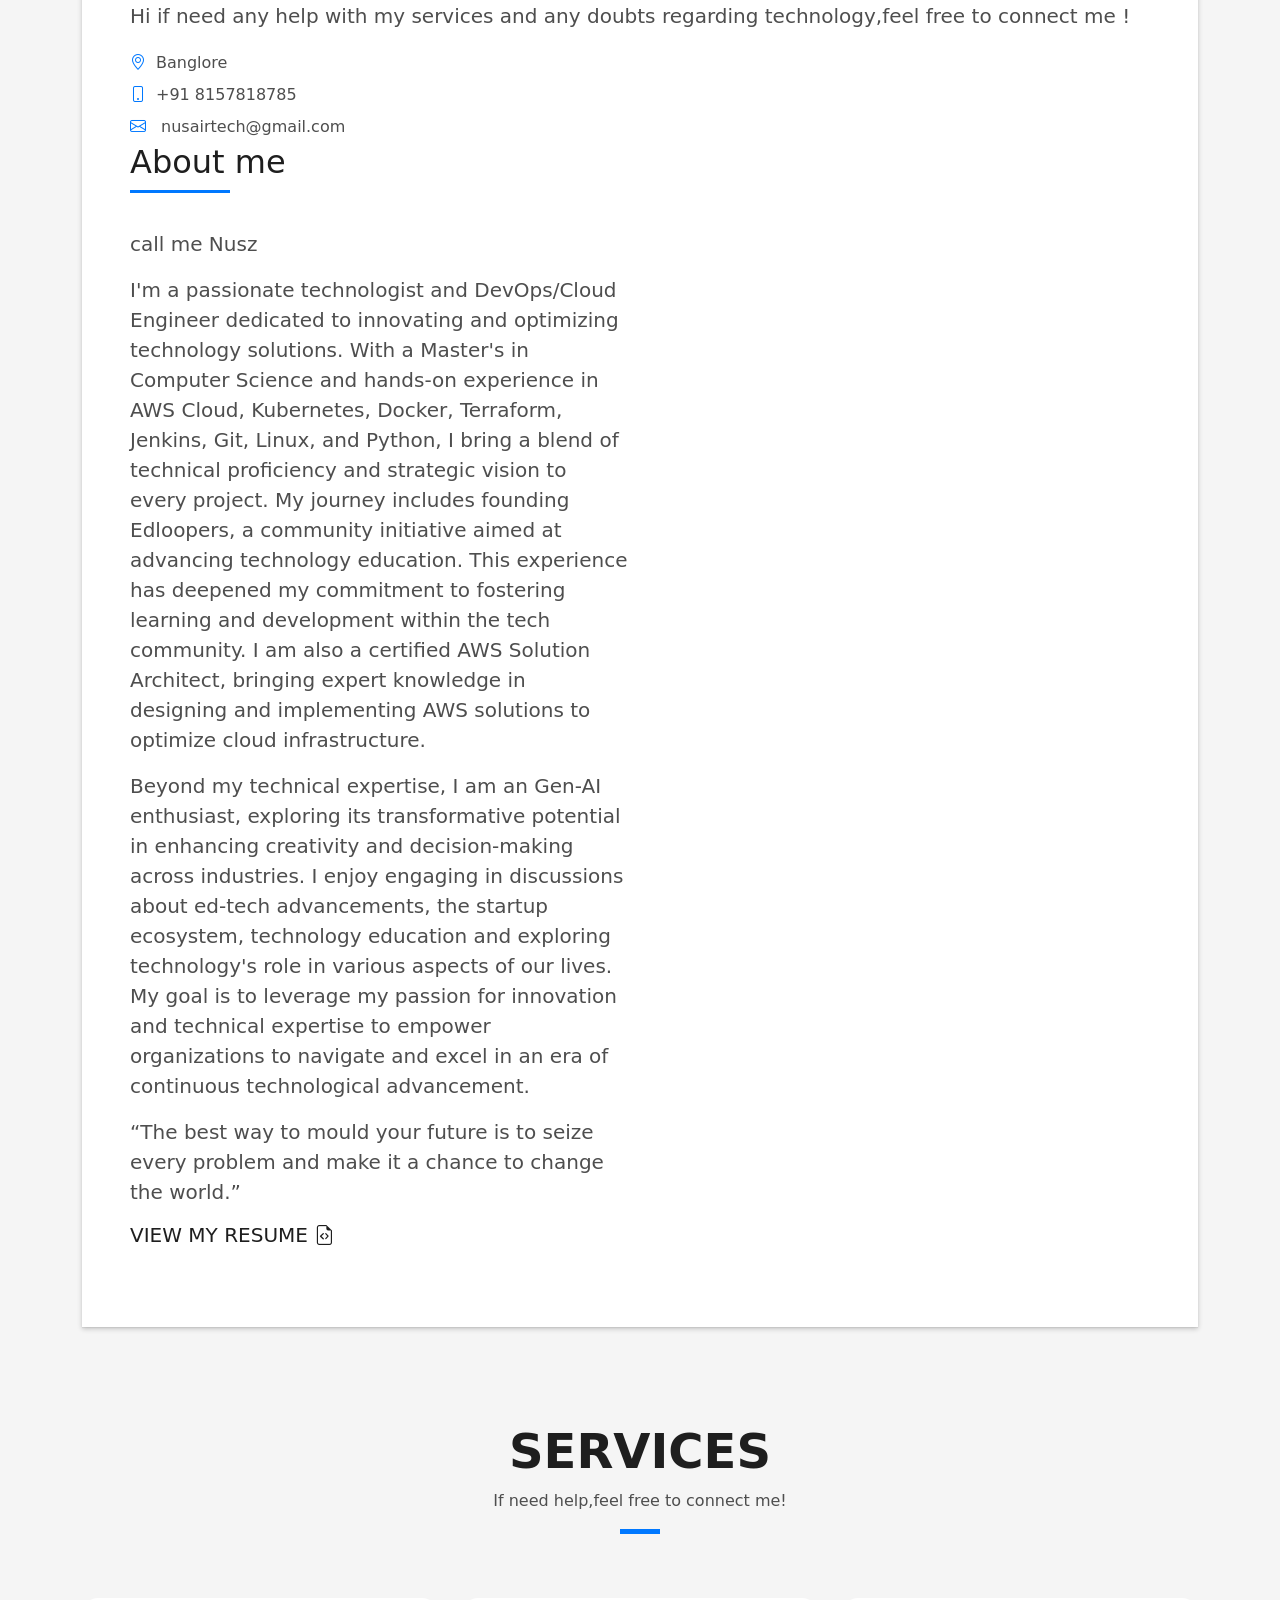
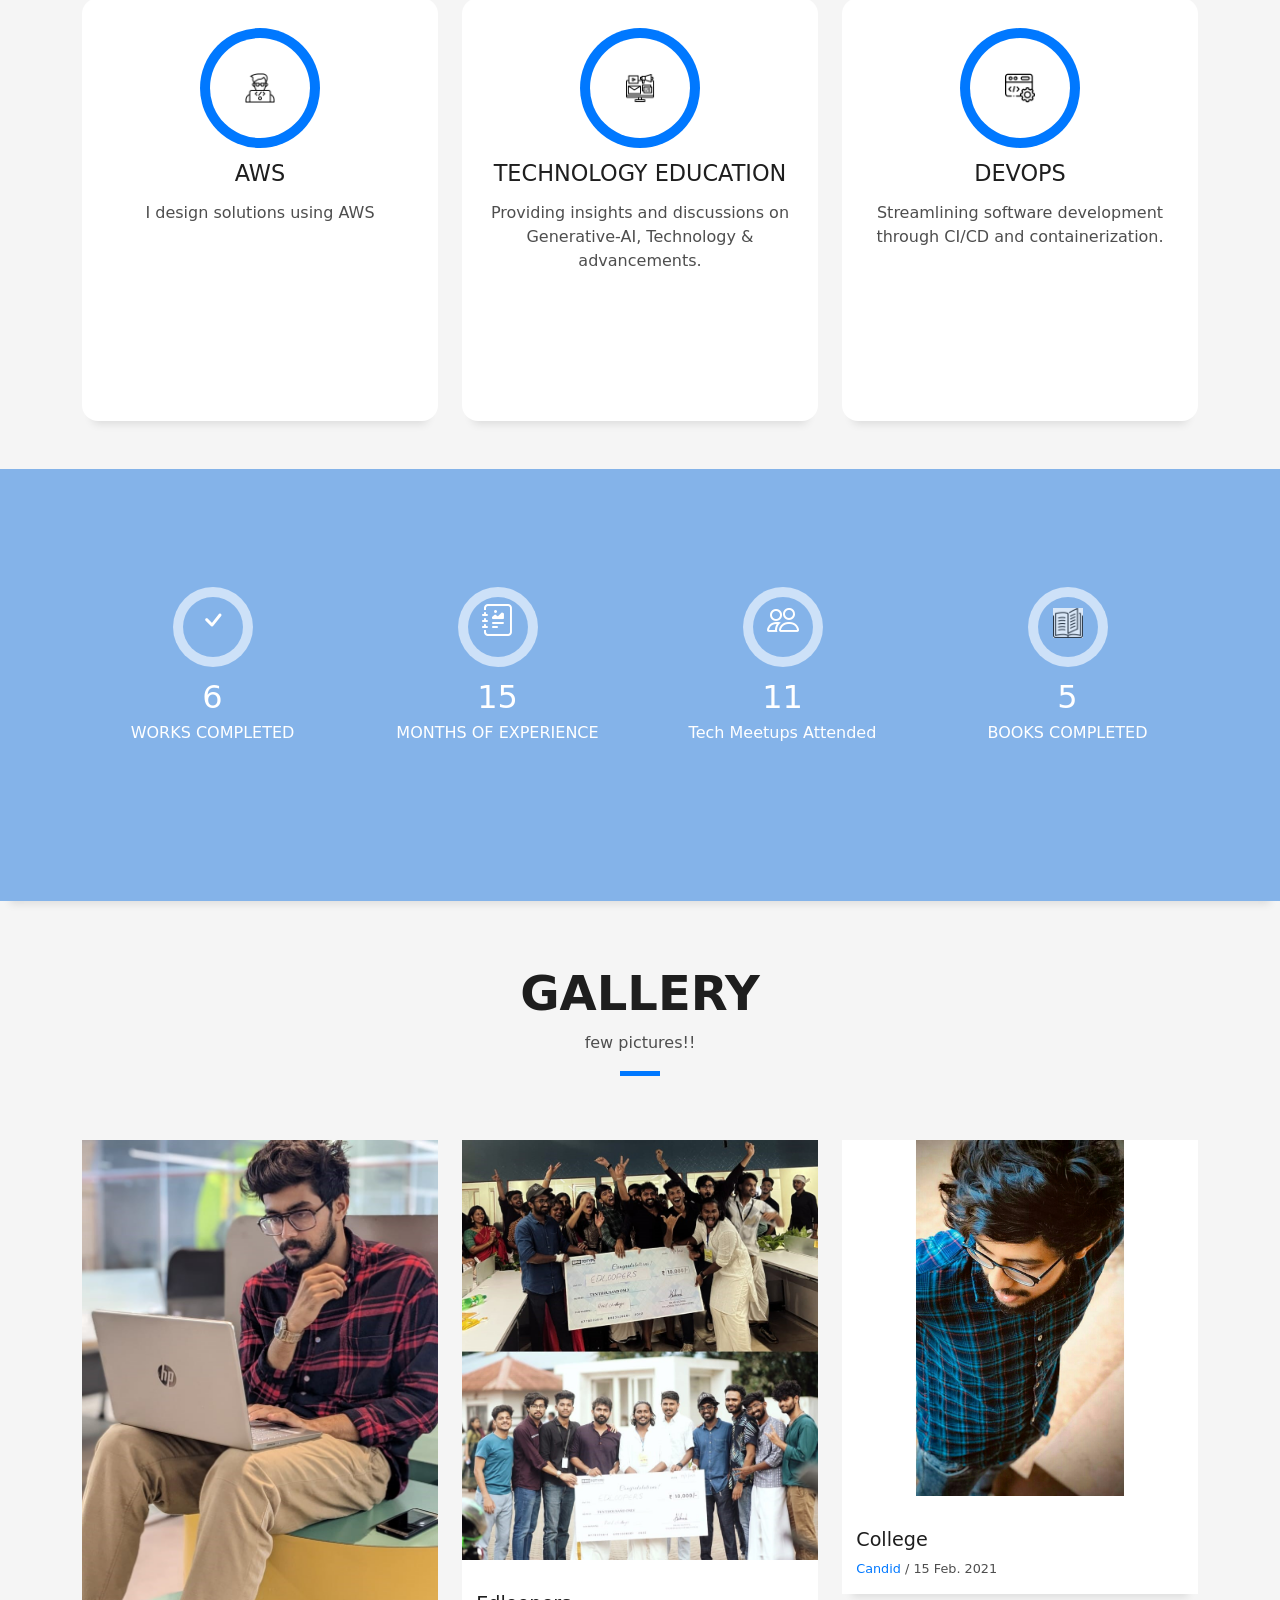
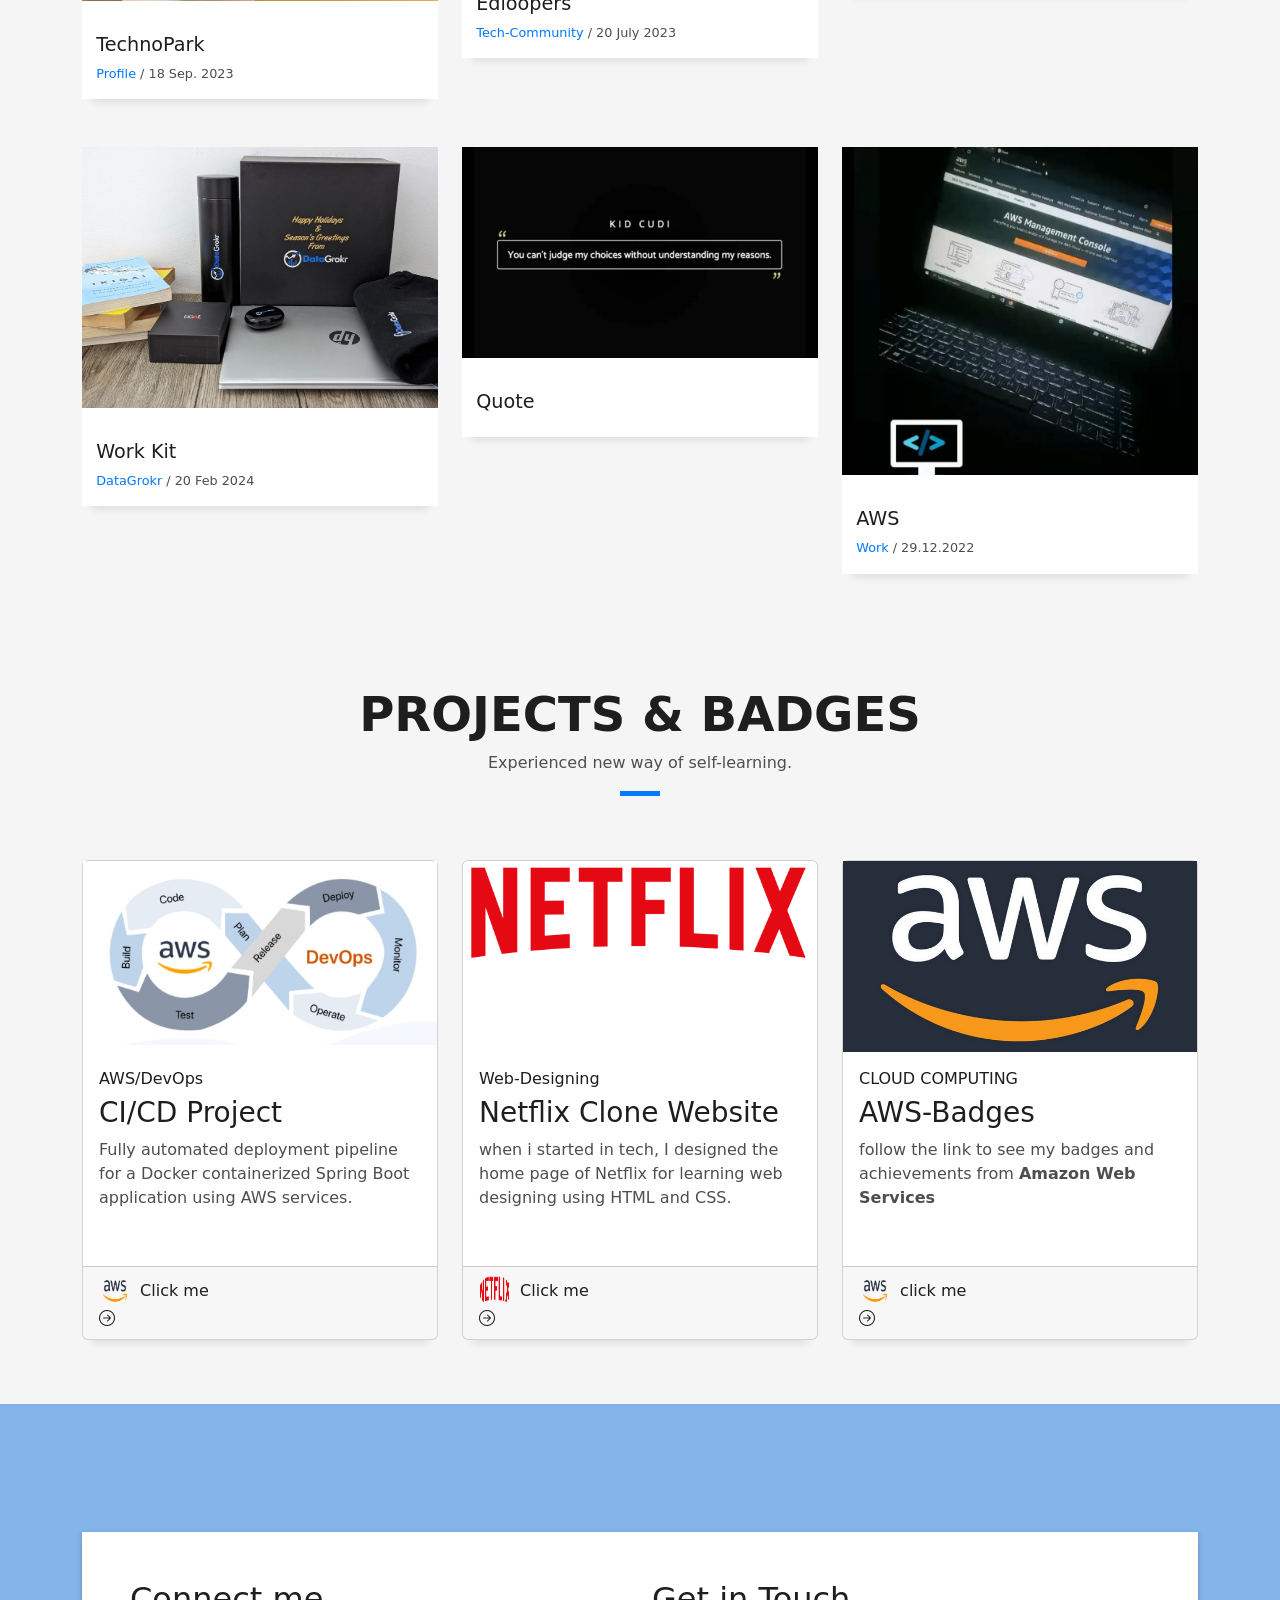
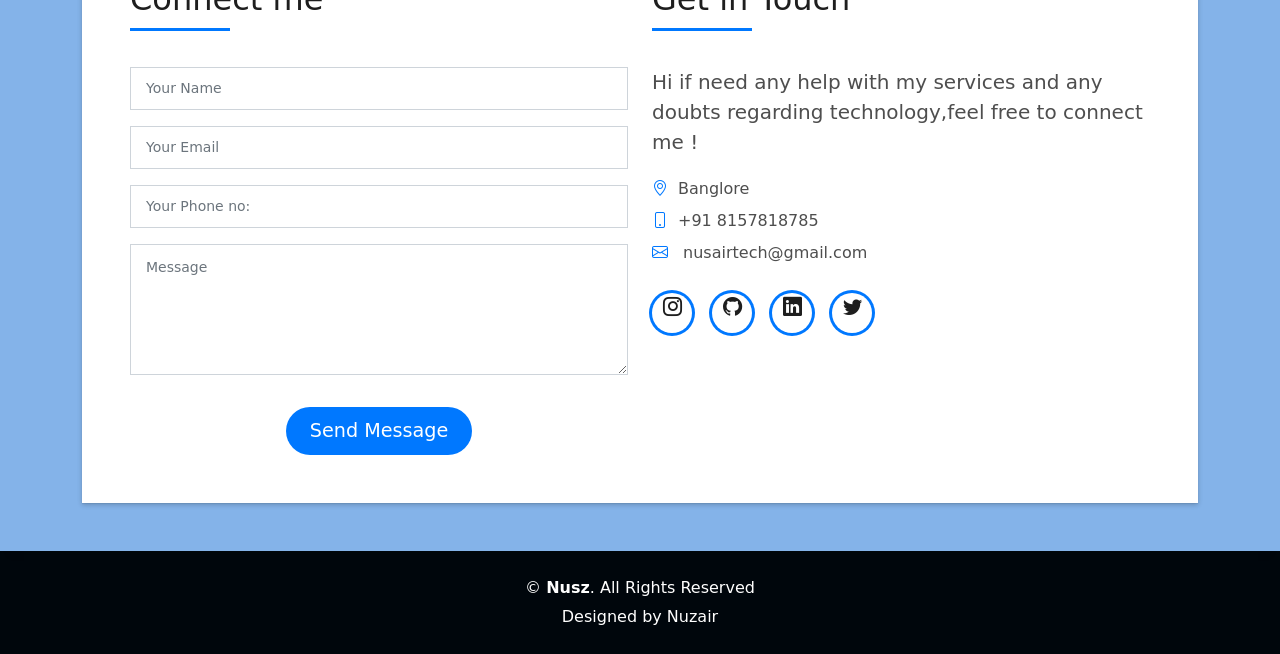
==== commit 1220bc85: "Update index.html" ====
--- a/index.html
+++ b/index.html
@@ -117,11 +117,17 @@
                     </div>
                   </div>
                 </div>
-                  <div class="skill-mf">
-                    <p class="title-s">Key Skills</p>
-                    <span>AWS & DevOps</span>
-                    <span>Tech Start-Ups</span> 
-                </div>
+                <div class="more-info">
+                      <p class="lead">
+                       Hi 
+                       if need any help with my services and any doubts regarding technology,feel free to connect me !
+                      </p>
+                      <ul class="list-ico">
+                        <li><span class="bi bi-geo-alt"></span>Banglore</li>
+                        <li><span class="bi bi-phone"></span>+91 8157818785</li>
+                        <li><span class="bi bi-envelope"></span> nusairtech@gmail.com</li>
+                      </ul>
+                    </div>
                 <div class="col-md-6">
                   <div class="about-me pt-4 pt-md-0">
                     <div class="title-box-2">
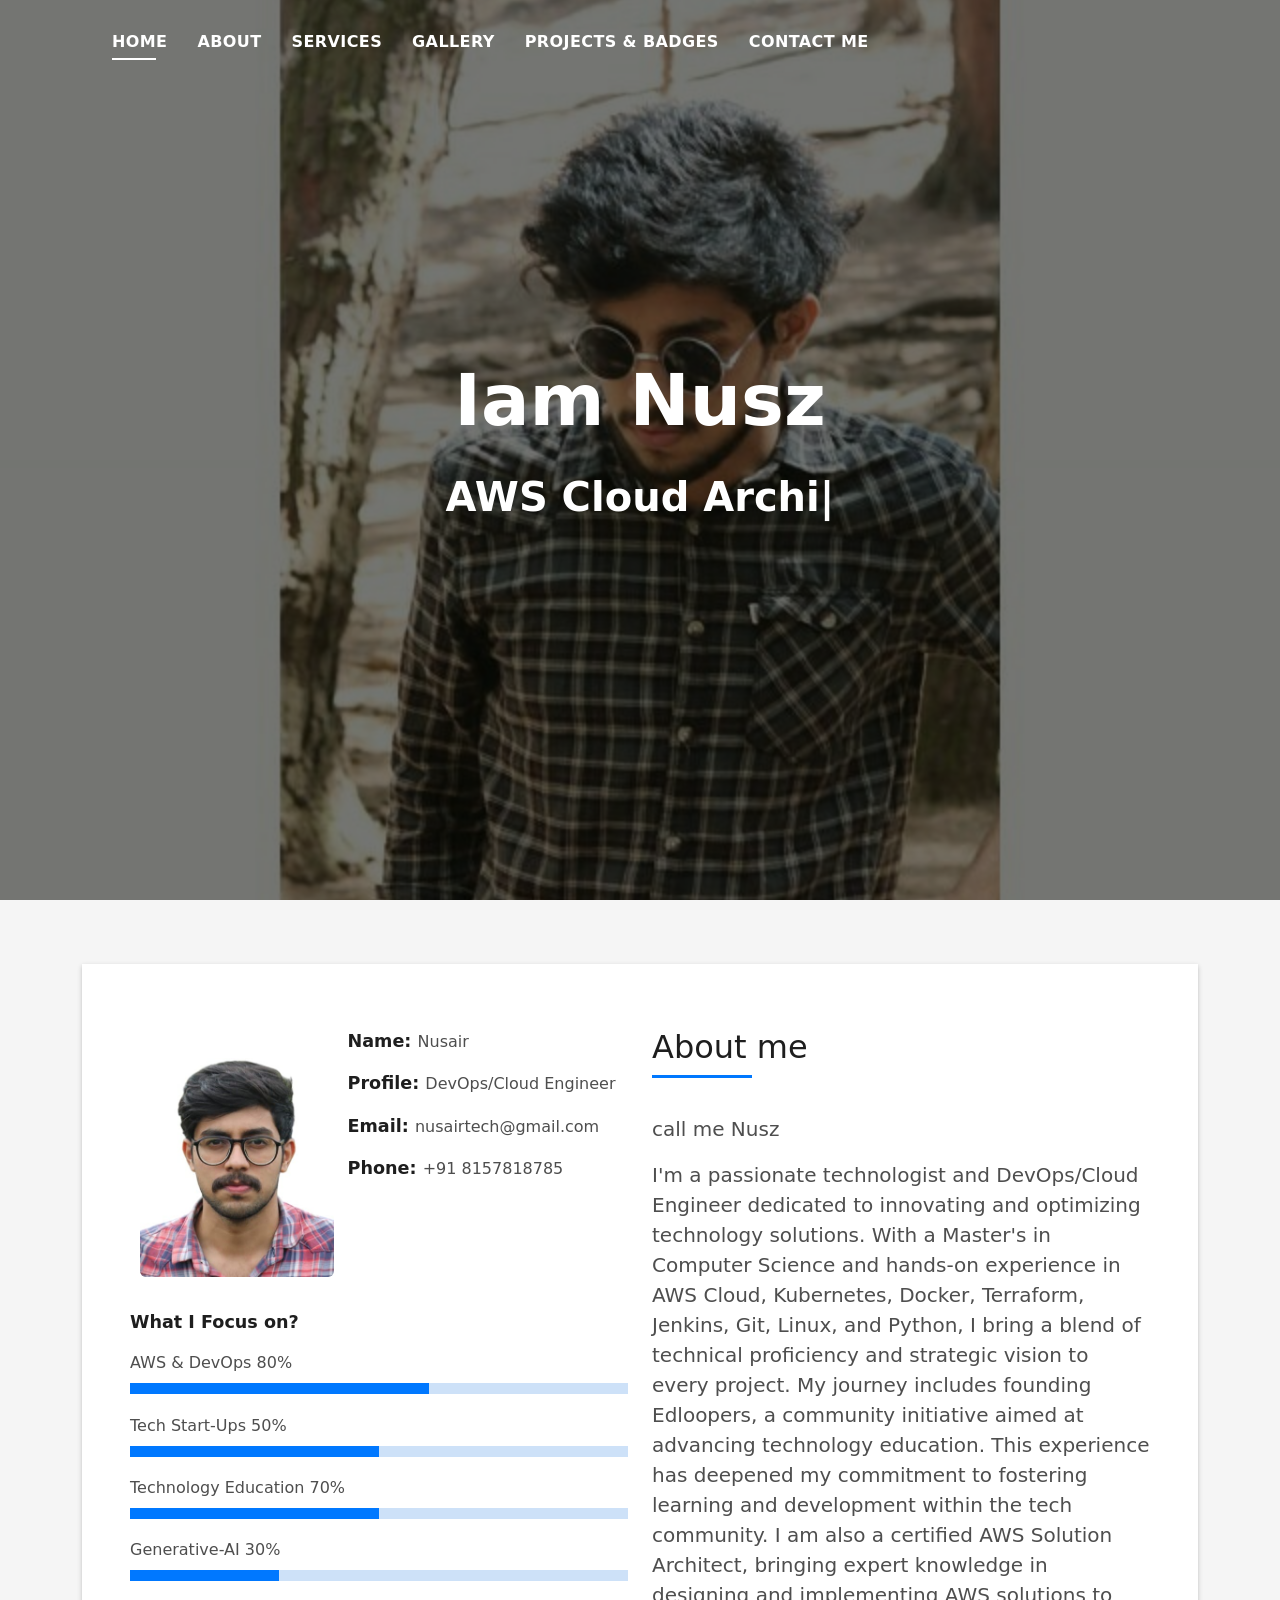
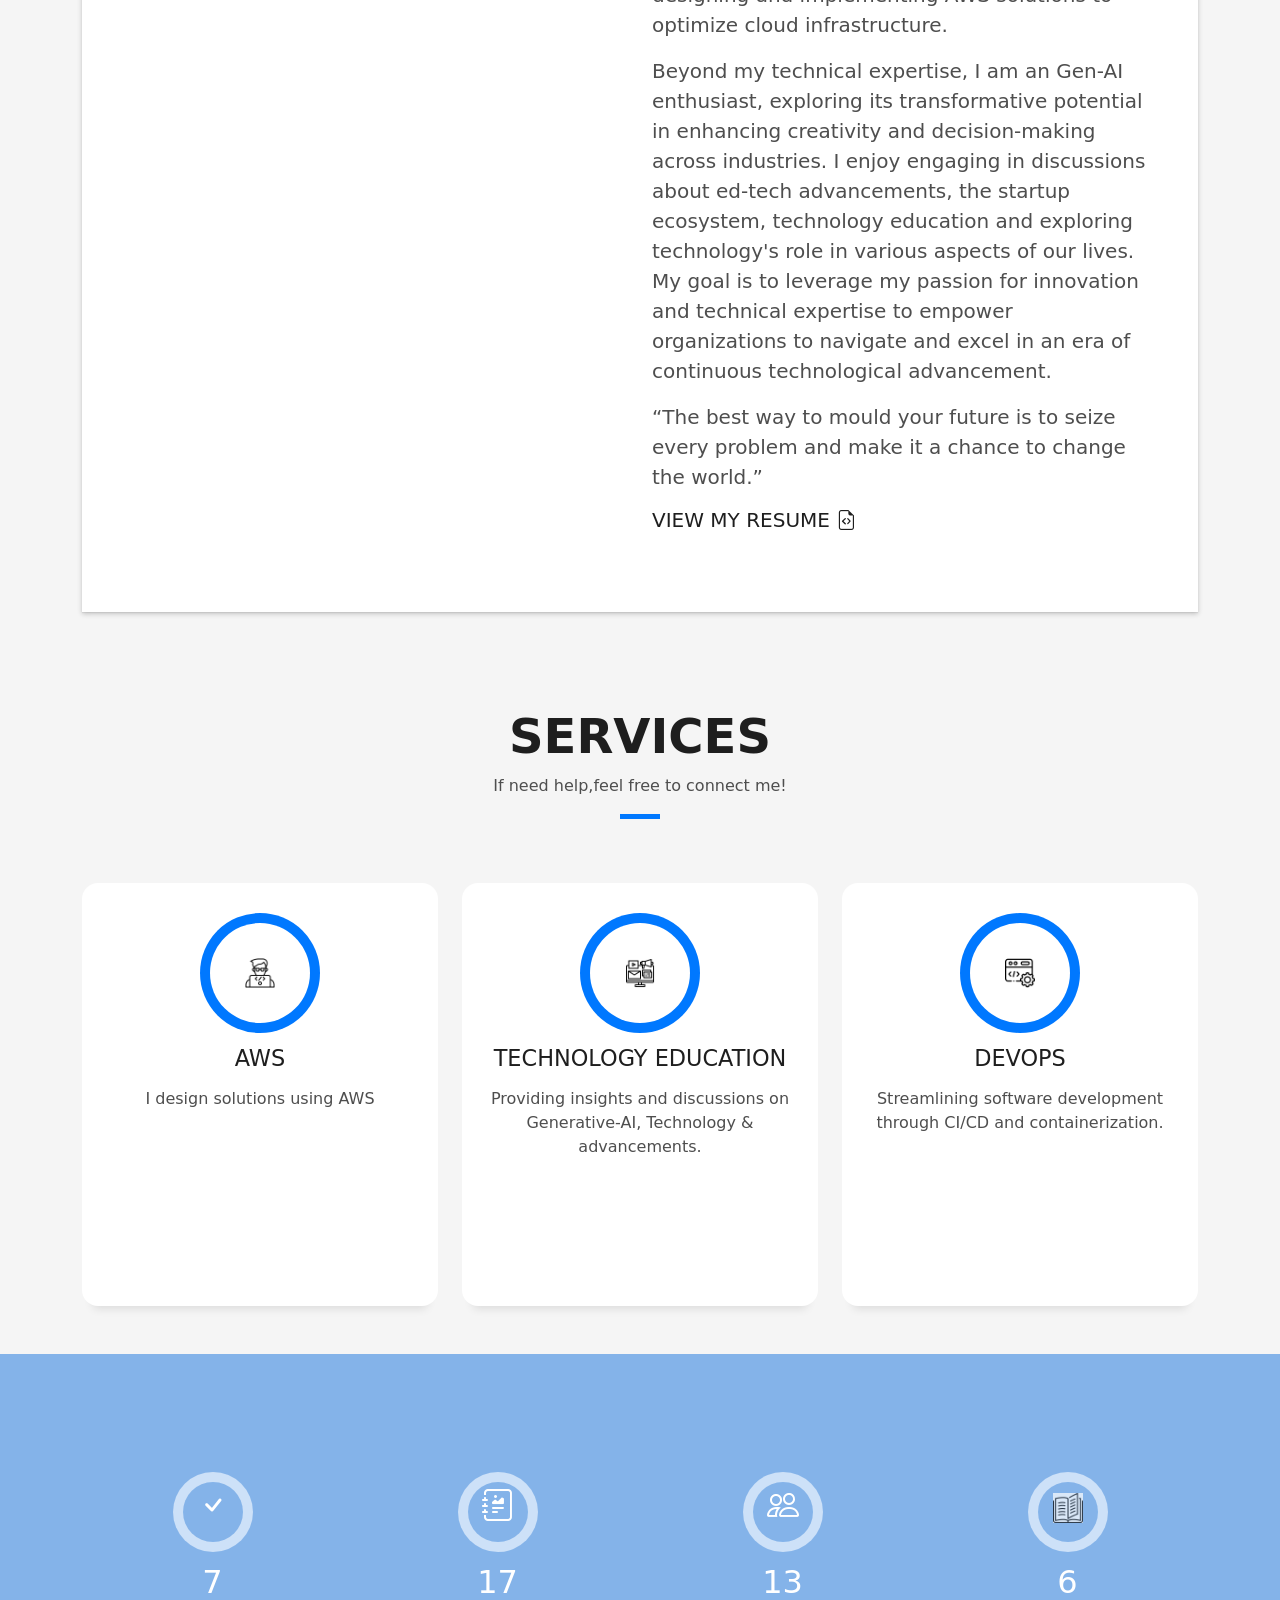
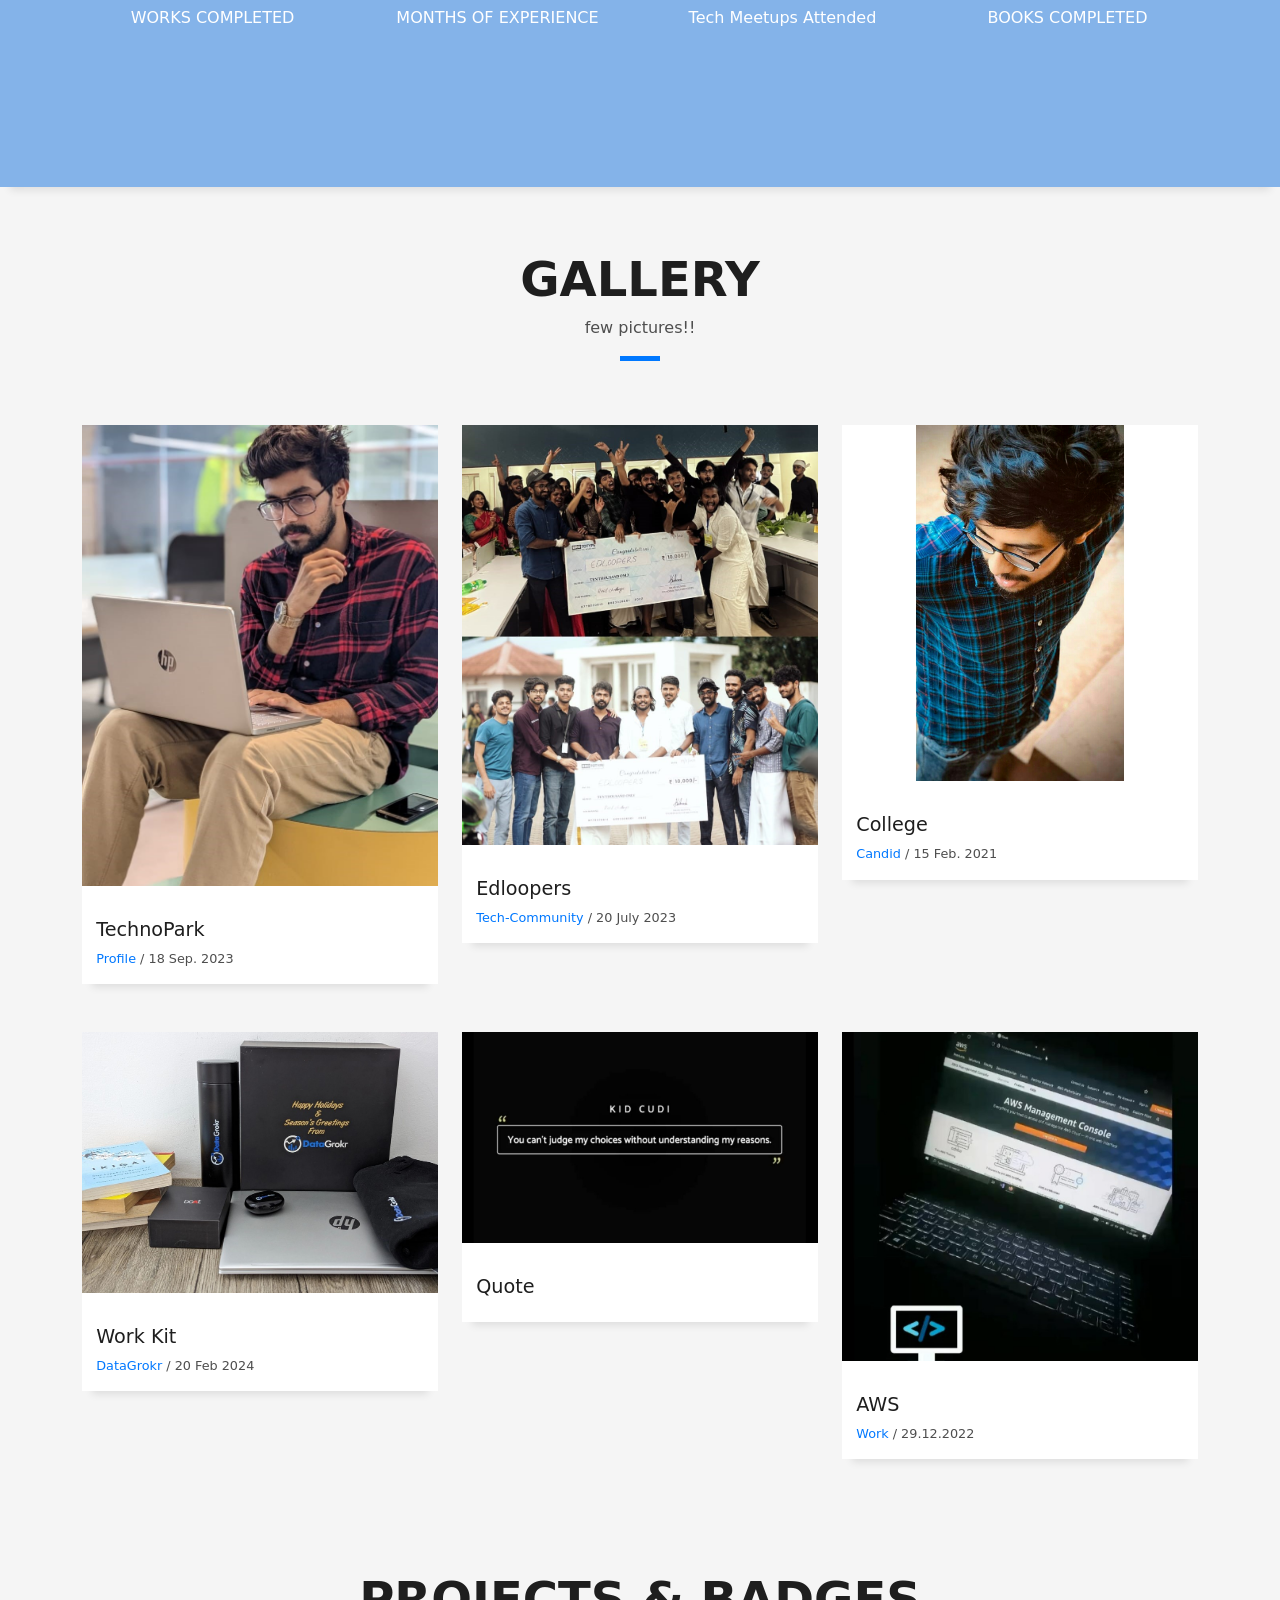
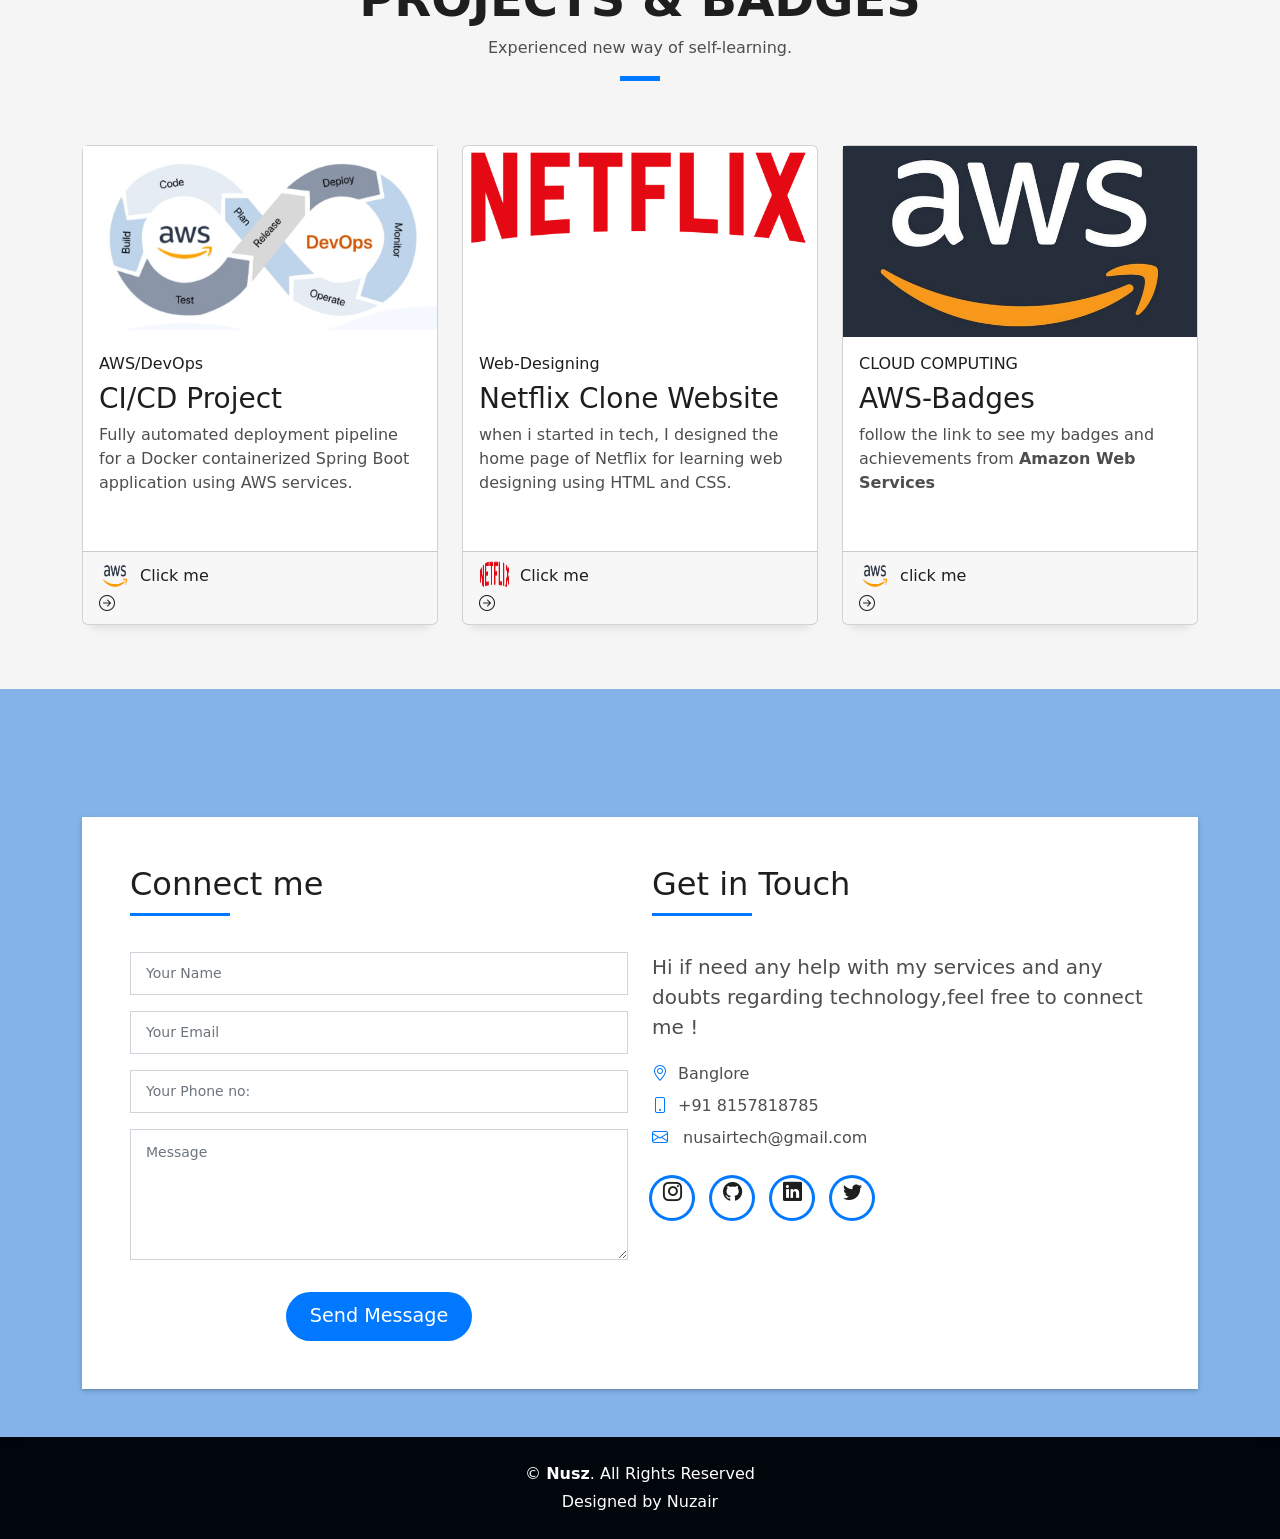
==== commit 4d38bd65: "Update index.html" ====
--- a/index.html
+++ b/index.html
@@ -117,17 +117,6 @@
                     </div>
                   </div>
                 </div>
-                <div class="more-info">
-                      <p class="lead">
-                       Hi 
-                       if need any help with my services and any doubts regarding technology,feel free to connect me !
-                      </p>
-                      <ul class="list-ico">
-                        <li><span class="bi bi-geo-alt"></span>Banglore</li>
-                        <li><span class="bi bi-phone"></span>+91 8157818785</li>
-                        <li><span class="bi bi-envelope"></span> nusairtech@gmail.com</li>
-                      </ul>
-                    </div>
                 <div class="col-md-6">
                   <div class="about-me pt-4 pt-md-0">
                     <div class="title-box-2">
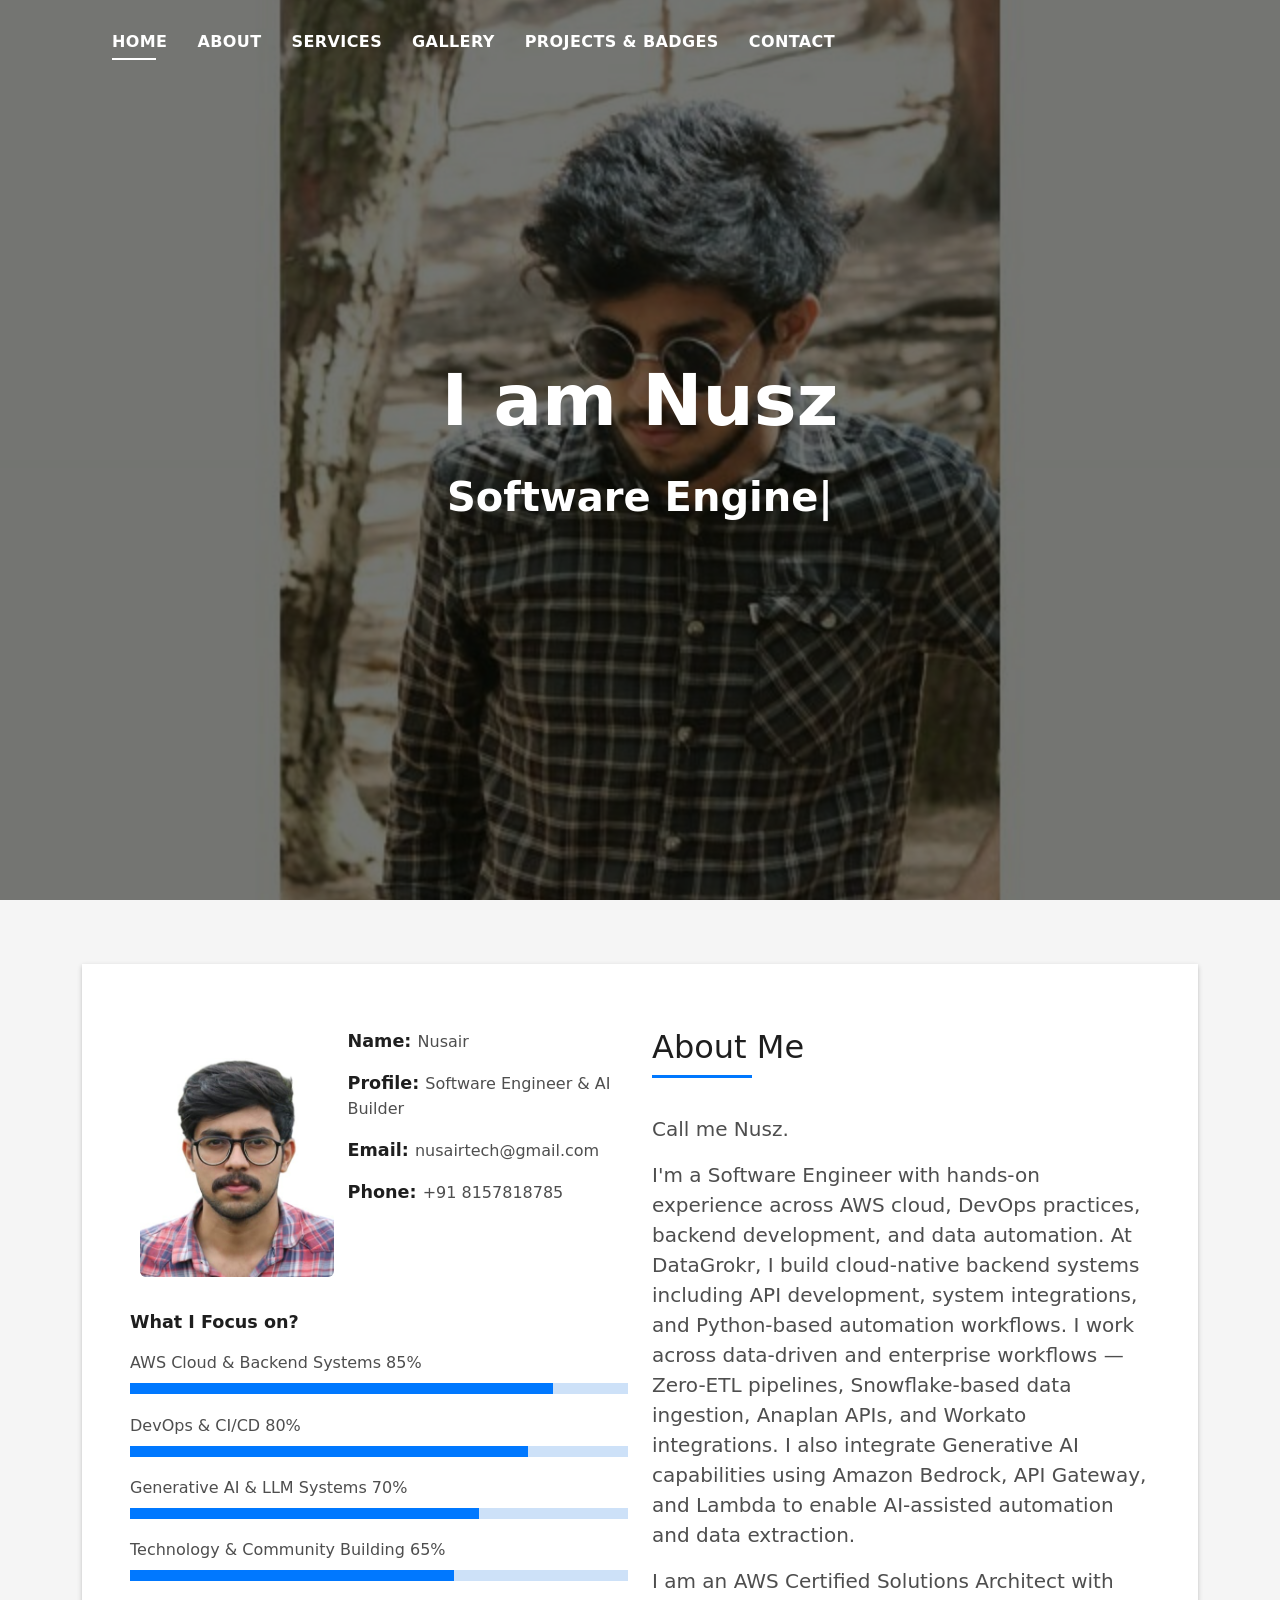
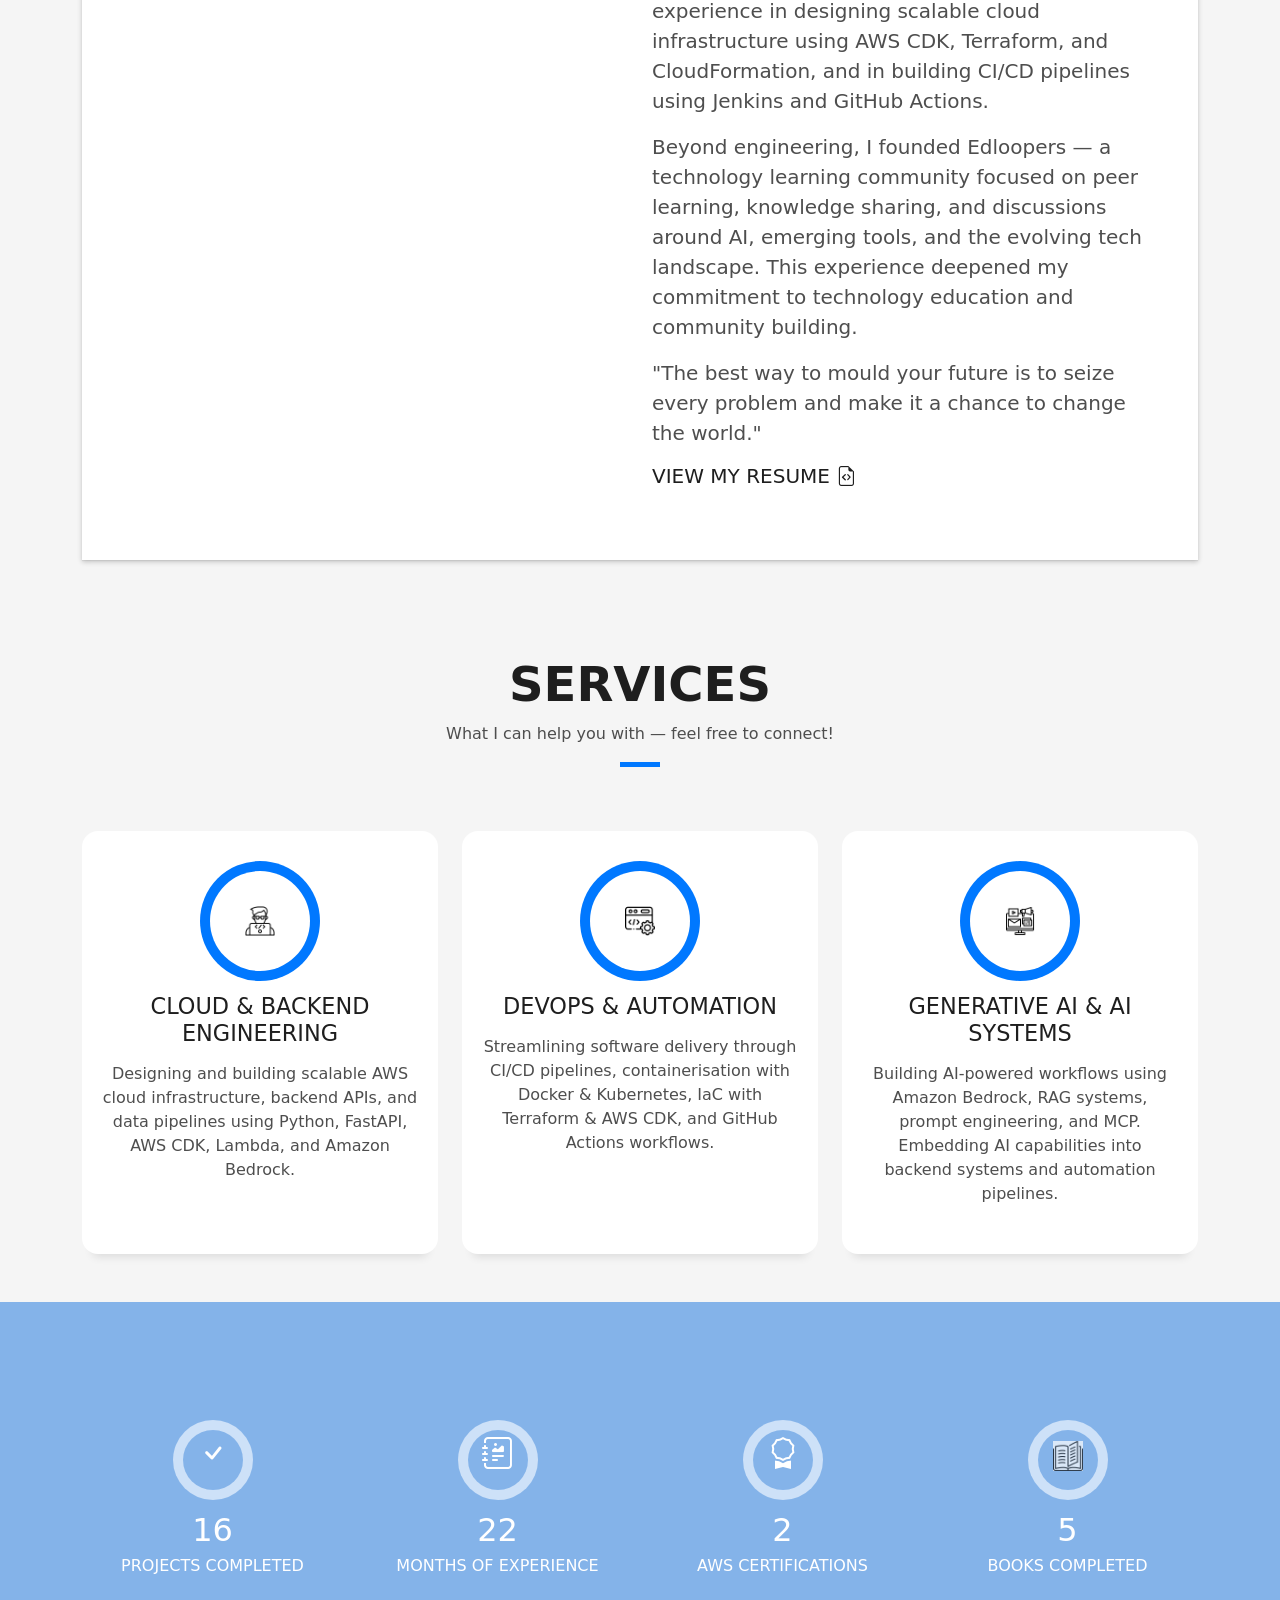
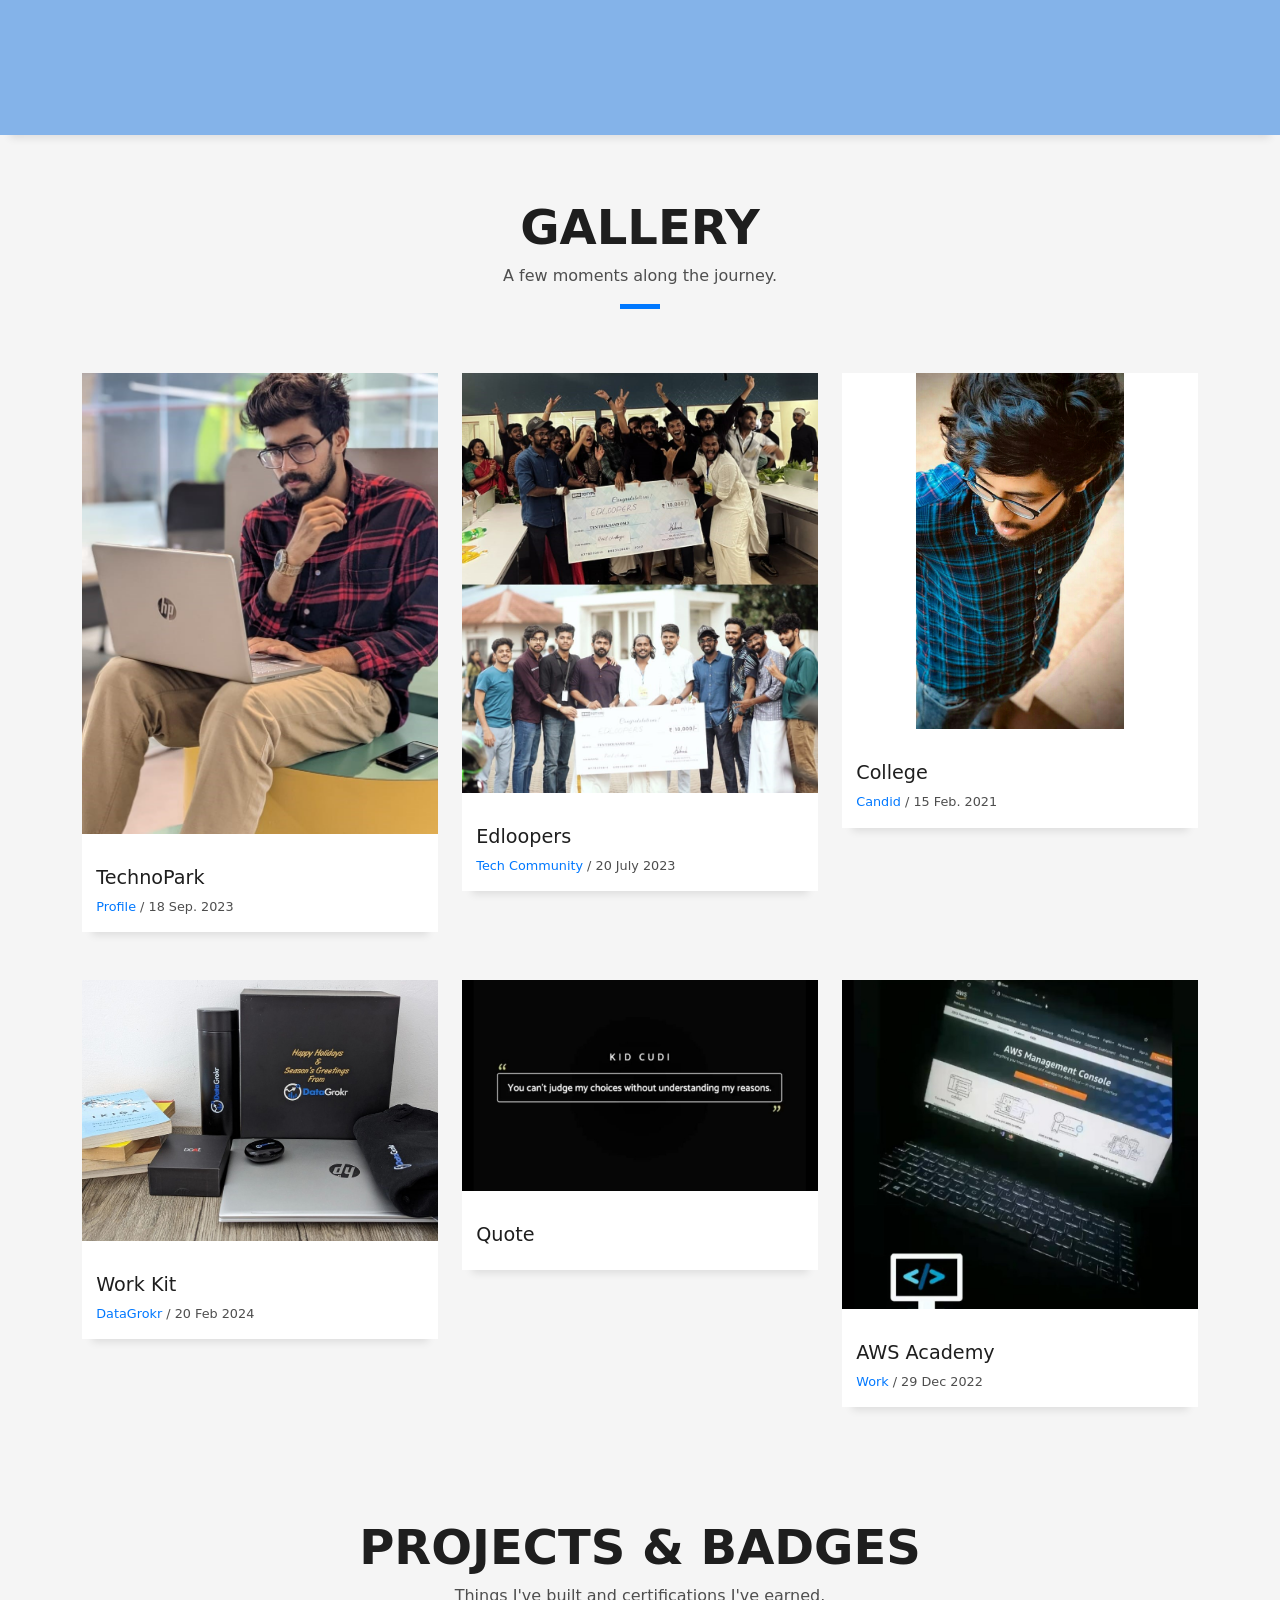
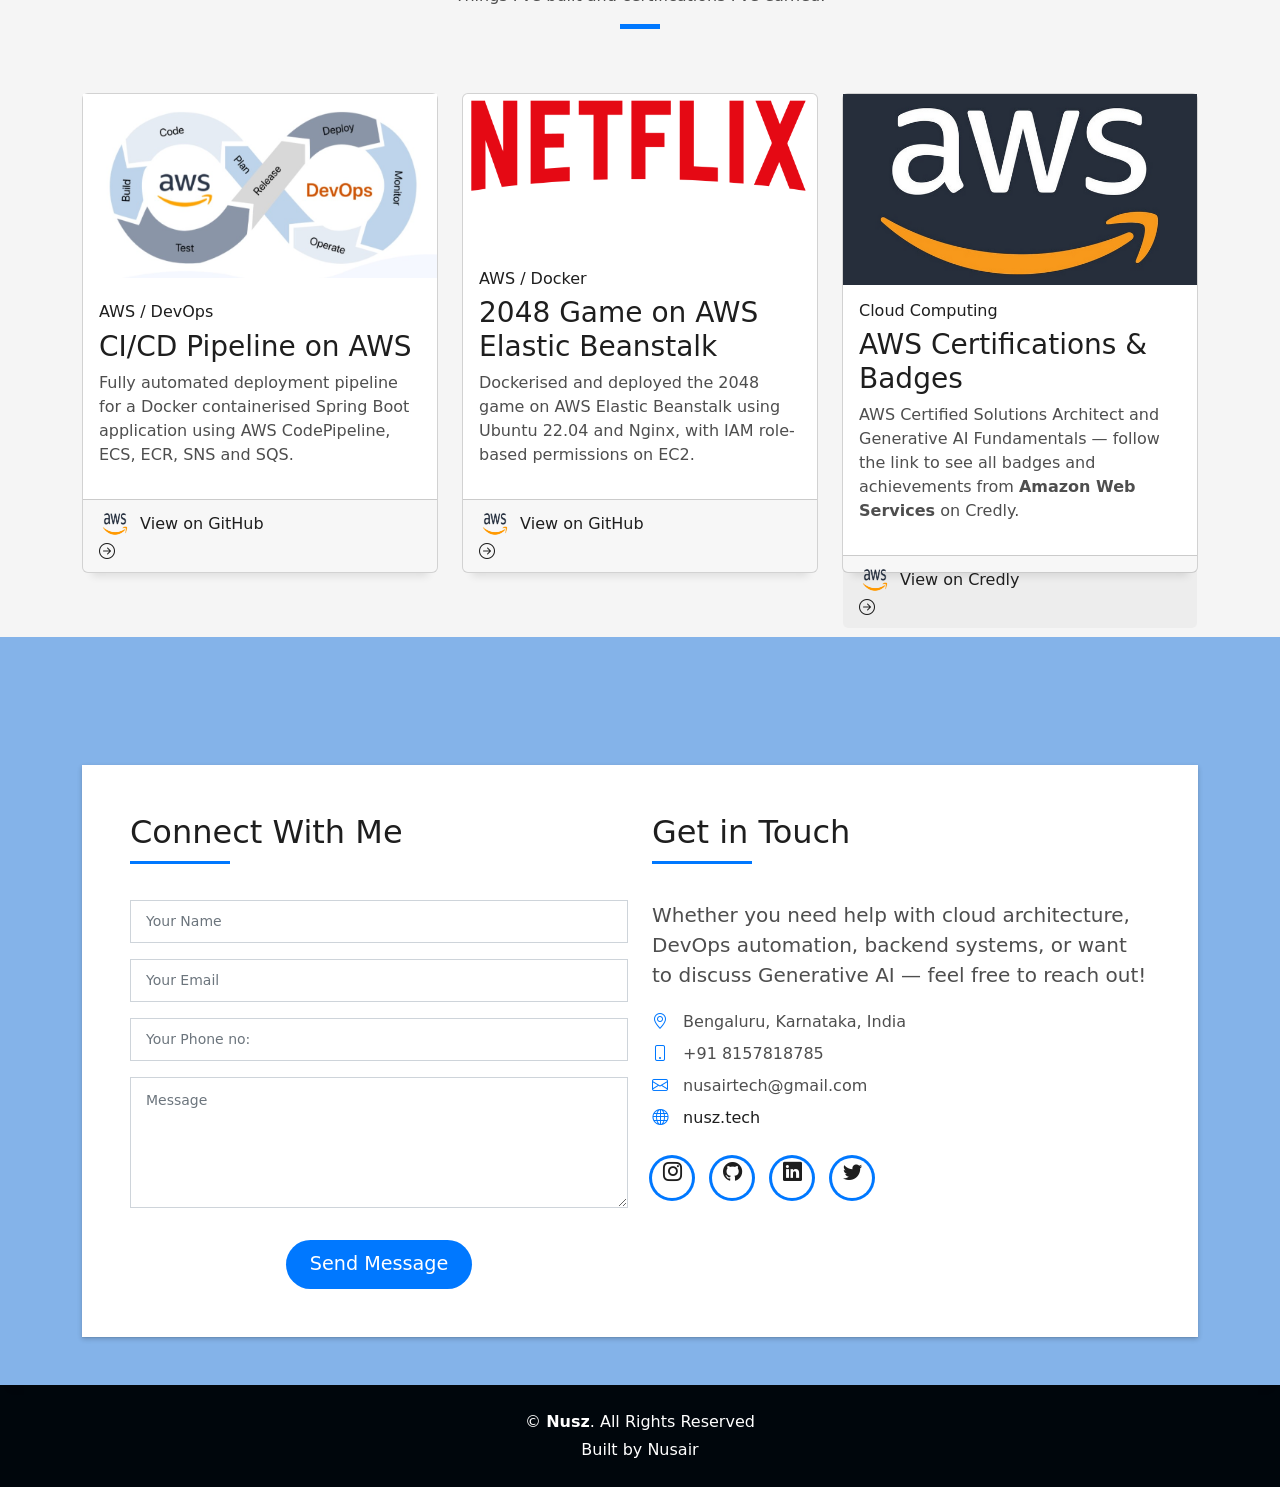
==== commit d0c54257: "Updated" ====
--- a/index.html
+++ b/index.html
@@ -5,9 +5,9 @@
   <meta charset="utf-8">
   <meta content="width=device-width, initial-scale=1.0" name="viewport">
 
-  <title>Nuzair</title>
-  <meta content="" name="description">
-  <meta content="" name="keywords">
+  <title>Nusair | Software Engineer & AI Builder</title>
+  <meta content="Software Engineer specialising in AWS Cloud, DevOps, Backend Systems and Generative AI" name="description">
+  <meta content="AWS, DevOps, Cloud, Generative AI, Backend, Python, FastAPI, Bedrock, MCP" name="keywords">
 
   <!-- Favicons -->
   <link href="assets/img/firstbg.jpg" rel="icon">
@@ -39,18 +39,14 @@
   <header id="header" class="fixed-top">
     <div class="container d-flex align-items-center justify-content-between">
 
-      <!-- <h1 class="logo"><a href="index.html">DevFolio</a></h1> -->
-      <!-- Uncomment below if you prefer to use an image logo -->
-      <!-- <a href="index.html" class="logo"><img src="assets/img/logo.png" alt="" class="img-fluid"></a>-->
-
       <nav id="navbar" class="navbar">
         <ul>
           <li><a class="nav-link scrollto active" href="#hero">Home</a></li>
           <li><a class="nav-link scrollto" href="#about">About</a></li>
           <li><a class="nav-link scrollto" href="#services">Services</a></li>
-          <li><a class="nav-link scrollto " href="#work">Gallery</a></li>
-          <li><a class="nav-link scrollto " href="#blog">PROJECTS & BADGES</a></li>
-          <li><a class="nav-link scrollto" href="#contact">Contact Me</a></li>
+          <li><a class="nav-link scrollto" href="#work">Gallery</a></li>
+          <li><a class="nav-link scrollto" href="#blog">Projects & Badges</a></li>
+          <li><a class="nav-link scrollto" href="#contact">Contact</a></li>
         </ul>
         <i class="bi bi-list mobile-nav-toggle"></i>
       </nav><!-- .navbar -->
@@ -63,10 +59,8 @@
     <div class="hero-content display-table">
       <div class="table-cell">
         <div class="container">
-          <!--<p class="display-6 color-d">Hello, world!</p>-->
-          <h1 class="hero-title mb-4">Iam Nusz</h1>
-          <p class="hero-subtitle"><span class="typed" data-typed-items="AWS Cloud Architect,DevOps Engineer,Technologist,Gen-AI Enthusiast"></span></p>
-          <!-- <p class="pt-3"><a class="btn btn-primary btn js-scroll px-4" href="#about" role="button">Learn More</a></p> -->
+          <h1 class="hero-title mb-4">I am Nusz</h1>
+          <p class="hero-subtitle"><span class="typed" data-typed-items="Software Engineer,AWS Cloud Architect,DevOps Engineer,Gen-AI Enthusiast,Founder @ Edloopers"></span></p>
         </div>
       </div>
     </div>
@@ -91,7 +85,7 @@
                     <div class="col-sm-6 col-md-7">
                       <div class="about-info">
                         <p><span class="title-s">Name: </span> <span>Nusair</span></p>
-                        <p><span class="title-s">Profile: </span> <span>DevOps/Cloud Engineer</span></p>
+                        <p><span class="title-s">Profile: </span> <span>Software Engineer & AI Builder</span></p>
                         <p><span class="title-s">Email: </span> <span>nusairtech@gmail.com</span></p>
                         <p><span class="title-s">Phone: </span> <span>+91 8157818785</span></p>
                       </div>
@@ -99,21 +93,21 @@
                   </div>
                   <div class="skill-mf">
                     <p class="title-s">What I Focus on?</p>
-                    <span>AWS & DevOps</span> <span class="pull-right">80%</span>
+                    <span>AWS Cloud & Backend Systems</span> <span class="pull-right">85%</span>
                     <div class="progress">
-                      <div class="progress-bar" role="progressbar" style="width: 60%;" aria-valuenow="60" aria-valuemin="0" aria-valuemax="100"></div>
-                    </div>
-                    <span>Tech Start-Ups</span> <span class="pull-right">50%</span>
+                      <div class="progress-bar" role="progressbar" style="width: 85%;" aria-valuenow="85" aria-valuemin="0" aria-valuemax="100"></div>
+                    </div>
+                    <span>DevOps & CI/CD</span> <span class="pull-right">80%</span>
                     <div class="progress">
-                      <div class="progress-bar" role="progressbar" style="width: 50%" aria-valuenow="50" aria-valuemin="0" aria-valuemax="100"></div>
-                    </div>
-                    <span>Technology Education</span> <span class="pull-right">70%</span>
+                      <div class="progress-bar" role="progressbar" style="width: 80%" aria-valuenow="80" aria-valuemin="0" aria-valuemax="100"></div>
+                    </div>
+                    <span>Generative AI & LLM Systems</span> <span class="pull-right">70%</span>
                     <div class="progress">
-                      <div class="progress-bar" role="progressbar" style="width: 50%" aria-valuenow="50" aria-valuemin="0" aria-valuemax="100"></div>
-                    </div>
-                    <span>Generative-AI</span> <span class="pull-right">30%</span>
+                      <div class="progress-bar" role="progressbar" style="width: 70%" aria-valuenow="70" aria-valuemin="0" aria-valuemax="100"></div>
+                    </div>
+                    <span>Technology & Community Building</span> <span class="pull-right">65%</span>
                     <div class="progress">
-                      <div class="progress-bar" role="progressbar" style="width: 30%" aria-valuenow="30" aria-valuemin="0" aria-valuemax="100"></div>
+                      <div class="progress-bar" role="progressbar" style="width: 65%" aria-valuenow="65" aria-valuemin="0" aria-valuemax="100"></div>
                     </div>
                   </div>
                 </div>
@@ -121,25 +115,25 @@
                   <div class="about-me pt-4 pt-md-0">
                     <div class="title-box-2">
                       <h5 class="title-left">
-                        About me
+                        About Me
                       </h5>
                     </div>
                     <p class="lead">
-                      call me Nusz 
+                      Call me Nusz.
                     </p>
                     <p class="lead">
-                      I'm a passionate technologist and DevOps/Cloud Engineer dedicated to innovating and optimizing technology solutions. With a Master's in Computer Science and hands-on experience in AWS Cloud, Kubernetes, Docker, Terraform, Jenkins, Git, Linux, and Python, I bring a blend of technical proficiency and strategic vision to every project.
-My journey includes founding Edloopers, a community initiative aimed at advancing technology education. This experience has deepened my commitment to fostering learning and development within the tech community. 
-                      I am also a certified AWS Solution Architect, bringing expert knowledge in designing and implementing AWS solutions to optimize cloud infrastructure.
+                      I'm a Software Engineer with hands-on experience across AWS cloud, DevOps practices, backend development, and data automation. At DataGrokr, I build cloud-native backend systems including API development, system integrations, and Python-based automation workflows. I work across data-driven and enterprise workflows — Zero-ETL pipelines, Snowflake-based data ingestion, Anaplan APIs, and Workato integrations. I also integrate Generative AI capabilities using Amazon Bedrock, API Gateway, and Lambda to enable AI-assisted automation and data extraction.
                     </p>
                     <p class="lead">
-                      Beyond my technical expertise, I am an Gen-AI enthusiast, exploring its transformative potential in enhancing creativity and decision-making across industries.
-                      I enjoy engaging in discussions about ed-tech advancements, the startup ecosystem, technology education and exploring technology's role in various aspects of our lives. My goal is to leverage my passion for innovation and technical expertise to empower organizations to navigate and excel in an era of continuous technological advancement.
+                      I am an AWS Certified Solutions Architect with experience in designing scalable cloud infrastructure using AWS CDK, Terraform, and CloudFormation, and in building CI/CD pipelines using Jenkins and GitHub Actions.
                     </p>
                     <p class="lead">
-                     <b>“The best way to mould your future is to seize every problem and make it a chance to change the world.”</b>
-                     <h5> <a href="https://drive.google.com/file/d/1TBwPUgGWGSG27ZMw8WCNfcKb5PjQ5ZX3/view?usp=share_link" target="_blank"><span>VIEW MY RESUME <i class="bi bi-file-earmark-code"></i></span></a></h5>
+                      Beyond engineering, I founded <b>Edloopers</b> — a technology learning community focused on peer learning, knowledge sharing, and discussions around AI, emerging tools, and the evolving tech landscape. This experience deepened my commitment to technology education and community building.
                     </p>
+                    <p class="lead">
+                      <b>"The best way to mould your future is to seize every problem and make it a chance to change the world."</b>
+                    </p>
+                    <h5><a href="https://drive.google.com/file/d/1TBwPUgGWGSG27ZMw8WCNfcKb5PjQ5ZX3/view?usp=share_link" target="_blank"><span>VIEW MY RESUME <i class="bi bi-file-earmark-code"></i></span></a></h5>
                   </div>
                 </div>
               </div>
@@ -159,7 +153,7 @@
                 Services
               </h3>
               <p class="subtitle-a">
-                If need help,feel free to connect me!
+                What I can help you with — feel free to connect!
               </p>
               <div class="line-mf"></div>
             </div>
@@ -172,9 +166,22 @@
                 <span class="ico-circle"><img src="assets/img/coding.png" alt="" width="30" height="30"></span>
               </div>
               <div class="service-content">
-                <h2 class="s-title">AWS</h2>
+                <h2 class="s-title">Cloud & Backend Engineering</h2>
                 <p class="s-description text-center">
-                  I design solutions using AWS
+                  Designing and building scalable AWS cloud infrastructure, backend APIs, and data pipelines using Python, FastAPI, AWS CDK, Lambda, and Amazon Bedrock.
+                </p>
+              </div>
+            </div>
+          </div>
+          <div class="col-md-4">
+            <div class="service-box" style="height: 47vh;">
+              <div class="service-ico">
+                <span class="ico-circle"><img src="assets/img/coding1.png" alt="" width="30" height="30"></span>
+              </div>
+              <div class="service-content">
+                <h2 class="s-title">DevOps & Automation</h2>
+                <p class="s-description text-center">
+                  Streamlining software delivery through CI/CD pipelines, containerisation with Docker & Kubernetes, IaC with Terraform & AWS CDK, and GitHub Actions workflows.
                 </p>
               </div>
             </div>
@@ -185,22 +192,9 @@
                 <span class="ico-circle"><img src="assets/img/film-editing.png" alt="" width="30" height="30"></span>
               </div>
               <div class="service-content">
-                <h2 class="s-title">Technology Education</h2>
+                <h2 class="s-title">Generative AI & AI Systems</h2>
                 <p class="s-description text-center">
-                   Providing insights and discussions on Generative-AI, Technology & advancements.
-                </p>
-              </div>
-            </div>
-          </div>
-          <div class="col-md-4">
-            <div class="service-box"style="height: 47vh;" >
-              <div class="service-ico">
-                <span class="ico-circle"><img src="assets/img/coding1.png" alt="" width="30" height="30"></span>
-              </div>
-              <div class="service-content">
-                <h2 class="s-title">DevOps</h2>
-                <p class="s-description text-center">
-                  Streamlining software development through CI/CD and containerization. 
+                  Building AI-powered workflows using Amazon Bedrock, RAG systems, prompt engineering, and MCP. Embedding AI capabilities into backend systems and automation pipelines.
                 </p>
               </div>
             </div>
@@ -215,13 +209,13 @@
       <div class="container position-relative">
         <div class="row">
           <div class="col-sm-3 col-lg-3">
-            <div class="counter-box counter-box pt-4 pt-md-0">
+            <div class="counter-box pt-4 pt-md-0">
               <div class="counter-ico">
                 <span class="ico-circle"><i class="bi bi-check"></i></span>
               </div>
               <div class="counter-num">
-                <p data-purecounter-start="0" data-purecounter-end="8" data-purecounter-duration="1" class="counter purecounter"></p>
-                <span class="counter-text">WORKS COMPLETED</span>
+                <p data-purecounter-start="0" data-purecounter-end="20" data-purecounter-duration="1" class="counter purecounter"></p>
+                <span class="counter-text">PROJECTS COMPLETED</span>
               </div>
             </div>
           </div>
@@ -231,7 +225,7 @@
                 <span class="ico-circle"><i class="bi bi-journal-richtext"></i></span>
               </div>
               <div class="counter-num">
-                <p data-purecounter-start="0" data-purecounter-end="18" data-purecounter-duration="1" class="counter purecounter"></p>
+                <p data-purecounter-start="0" data-purecounter-end="28" data-purecounter-duration="1" class="counter purecounter"></p>
                 <span class="counter-text">MONTHS OF EXPERIENCE</span>
               </div>
             </div>
@@ -239,19 +233,18 @@
           <div class="col-sm-3 col-lg-3">
             <div class="counter-box pt-4 pt-md-0">
               <div class="counter-ico">
-                <span class="ico-circle"><i class="bi bi-people"></i></span>
+                <span class="ico-circle"><i class="bi bi-award"></i></span>
               </div>
               <div class="counter-num">
-                <p data-purecounter-start="0" data-purecounter-end="14" data-purecounter-duration="1" class="counter purecounter"></p>
-                <span class="counter-text">Tech Meetups Attended</span>
+                <p data-purecounter-start="0" data-purecounter-end="2" data-purecounter-duration="1" class="counter purecounter"></p>
+                <span class="counter-text">AWS CERTIFICATIONS</span>
               </div>
             </div>
           </div>
           <div class="col-sm-3 col-lg-3">
             <div class="counter-box pt-4 pt-md-0">
               <div class="counter-ico">
-                <span class="ico-circle"><img src="assets/img/open-book.png" alt="" width="30" height="30" style="background: white;
-                  opacity: .7;"></span>
+                <span class="ico-circle"><img src="assets/img/open-book.png" alt="" width="30" height="30" style="background: white; opacity: .7;"></span>
               </div>
               <div class="counter-num">
                 <p data-purecounter-start="0" data-purecounter-end="6" data-purecounter-duration="1" class="counter purecounter"></p>
@@ -262,17 +255,18 @@
         </div>
       </div>
     </div><!-- End Counter Section -->
-    <!-- ======= Portfolio Section ======= -->
+
+    <!-- ======= Gallery Section ======= -->
     <section id="work" class="portfolio-mf sect-pt4 route">
       <div class="container">
         <div class="row">
           <div class="col-sm-12">
             <div class="title-box text-center">
               <h3 class="title-a">
-                GALLERY
+                Gallery
               </h3>
               <p class="subtitle-a">
-                few pictures!!
+                A few moments along the journey.
               </p>
               <div class="line-mf"></div>
             </div>
@@ -294,11 +288,6 @@
                       <span class="w-ctegory">Profile</span> / <span class="w-date">18 Sep. 2023</span>
                     </div>
                   </div>
-                  <!-- <div class="col-sm-4">
-                    <div class="w-like">
-                      <a href="portfolio-details.html"> <span class="bi bi-plus-circle"></span></a>
-                    </div>
-                  </div> -->
                 </div>
               </div>
             </div>
@@ -315,14 +304,9 @@
                   <div class="col-sm-8">
                     <h2 class="w-title">Edloopers</h2>
                     <div class="w-more">
-                      <span class="w-ctegory">Tech-Community</span> / <span class="w-date">20 July 2023</span>
-                    </div>
-                  </div>
-                  <!-- <div class="col-sm-4">
-                     <div class="w-like">
-                      <a href="portfolio-details.html"> <span class="bi bi-plus-circle"></span></a>
-                    </div> 
-                  </div> -->
+                      <span class="w-ctegory">Tech Community</span> / <span class="w-date">20 July 2023</span>
+                    </div>
+                  </div>
                 </div>
               </div>
             </div>
@@ -342,11 +326,6 @@
                       <span class="w-ctegory">Candid</span> / <span class="w-date">15 Feb. 2021</span>
                     </div>
                   </div>
-                  <!-- <div class="col-sm-4">
-                    <div class="w-like">
-                      <a href="portfolio-details.html"> <span class="bi bi-plus-circle"></span></a>
-                    </div> 
-                  </div> -->
                 </div>
               </div>
             </div>
@@ -366,11 +345,6 @@
                       <span class="w-ctegory">DataGrokr</span> / <span class="w-date">20 Feb 2024</span>
                     </div>
                   </div>
-                  <!-- <div class="col-sm-4">
-                    <div class="w-like">
-                      <a href="portfolio-details.html"> <span class="bi bi-plus-circle"></span></a>
-                    </div>
-                  </div> -->
                 </div>
               </div>
             </div>
@@ -386,15 +360,8 @@
                 <div class="row">
                   <div class="col-sm-8">
                     <h2 class="w-title">Quote</h2>
-                    <div class="w-more">
-                      
-                    </div>
-                  </div>
-                  <!-- <div class="col-sm-4">
-                    <div class="w-like">
-                      <a href="portfolio-details.html"> <span class="bi bi-plus-circle"></span></a>
-                    </div>
-                  </div> -->
+                    <div class="w-more"></div>
+                  </div>
                 </div>
               </div>
             </div>
@@ -409,25 +376,20 @@
               <div class="work-content">
                 <div class="row">
                   <div class="col-sm-8">
-                    <h2 class="w-title">AWS</h2>
+                    <h2 class="w-title">AWS Academy</h2>
                     <div class="w-more">
-                      <span class="w-ctegory">Work</span> / <span class="w-date">29.12.2022</span>
-                    </div>
-                  </div>
-                </div>
-              </div>
-            </div>
-          </div>
-
-        </div>
-      </div>
-    </section><!-- End Portfolio Section -->
-          </div>
-        </div>
-      </div>
-    </div><!-- End Testimonials Section -->
-
-    <!-- ======= Blog Section ======= -->
+                      <span class="w-ctegory">Work</span> / <span class="w-date">29 Dec 2022</span>
+                    </div>
+                  </div>
+                </div>
+              </div>
+            </div>
+          </div>
+        </div>
+      </div>
+    </section><!-- End Gallery Section -->
+
+    <!-- ======= Projects & Badges Section ======= -->
     <section id="blog" class="blog-mf sect-pt4 route">
       <div class="container">
         <div class="row">
@@ -437,103 +399,116 @@
                 Projects & Badges
               </h3>
               <p class="subtitle-a">
-                Experienced new way of self-learning.
+                Things I've built and certifications I've earned.
               </p>
               <div class="line-mf"></div>
             </div>
           </div>
         </div>
         <div class="row">
+
+          <!-- Project: AWS CI/CD -->
           <div class="col-md-4">
             <div class="card card-blog" style="height:30rem;">
               <div class="card-img" style="height:12rem;">
-                <a href="https://github.com/nusairc/AWS-CICD-Project"><img src="assets/img/cicd.jpg" alt="" class="img-fluid" ></a>
+                <a href="https://github.com/nusairc/AWS-CICD-Project">
+                  <img src="assets/img/cicd.jpg" alt="" class="img-fluid">
+                </a>
               </div>
               <div class="card-body">
                 <div class="card-category-box">
                   <div class="card-category">
-                    <h6 class="category">AWS/DevOps</h6>
-                  </div>
-                </div>
-                <h3 class="card-title"><a href="https://github.com/nusairc/AWS-CICD-Project">CI/CD Project</a></h3>
+                    <h6 class="category">AWS / DevOps</h6>
+                  </div>
+                </div>
+                <h3 class="card-title"><a href="https://github.com/nusairc/AWS-CICD-Project">CI/CD Pipeline on AWS</a></h3>
                 <p class="card-description">
-                  Fully automated deployment pipeline for a Docker containerized Spring Boot application using AWS services.
+                  Fully automated deployment pipeline for a Docker containerised Spring Boot application using AWS CodePipeline, ECS, ECR, SNS and SQS.
                 </p>
               </div>
               <div class="card-footer">
                 <div class="post-author">
                   <a href="https://github.com/nusairc/AWS-CICD-Project">
                     <img src="assets/img/oppo.png" alt="" class="avatar rounded-circle">
-                    <span class="author">Click me</span>
+                    <span class="author">View on GitHub</span>
                   </a>
                 </div>
                 <div class="post-date">
-                  <a href="https://github.com/nusairc/AWS-CICD-Project"><span class="bi bi-arrow-right-circle fa-3x" style="cursor: pointer;"></span> </a> 
-                </div>
-              </div>
-            </div>
-          </div>
-          <div class="col-md-4">
-            <div class="card card-blog"  style="height:30rem;">
-              <div class="card-img" style="height: 12rem;">
-                <a href="https://nusairc.github.io/netflix-static-clone/" target="_blank"><img src="assets/img/Marketfeed.png" alt="" class="img-fluid" ></a>
+                  <a href="https://github.com/nusairc/AWS-CICD-Project"><span class="bi bi-arrow-right-circle fa-3x" style="cursor: pointer;"></span></a>
+                </div>
+              </div>
+            </div>
+          </div>
+
+          <!-- Project: 2048 on AWS -->
+          <div class="col-md-4">
+            <div class="card card-blog" style="height:30rem;">
+              <div class="card-img" style="height:12rem;">
+                <a href="https://github.com/nusairc/2048game-AWS-Deployment-Project-main" target="_blank">
+                  <img src="assets/img/Marketfeed.png" alt="" class="img-fluid">
+                </a>
               </div>
               <div class="card-body">
                 <div class="card-category-box">
                   <div class="card-category">
-                    <h6 class="category">Web-Designing</h6>
-                  </div>
-                </div>
-                <h3 class="card-title"><a href="https://nusairc.github.io/netflix-static-clone/" target="_blank">Netflix Clone Website</a></h3>
+                    <h6 class="category">AWS / Docker</h6>
+                  </div>
+                </div>
+                <h3 class="card-title"><a href="https://github.com/nusairc/2048game-AWS-Deployment-Project-main" target="_blank">2048 Game on AWS Elastic Beanstalk</a></h3>
                 <p class="card-description">
-                  when i started in tech, I designed the home page of Netflix for learning web designing using HTML and CSS.
+                  Dockerised and deployed the 2048 game on AWS Elastic Beanstalk using Ubuntu 22.04 and Nginx, with IAM role-based permissions on EC2.
                 </p>
               </div>
               <div class="card-footer">
                 <div class="post-author">
-                  <a href="https://nusairc.github.io/netflix-static-clone/" target="_blank">
-                    <img src="assets/img/Marketfeed.png" alt="" class="avatar rounded-circle">
-                    <span class="author">Click me</span>
+                  <a href="https://github.com/nusairc/2048game-AWS-Deployment-Project-main" target="_blank">
+                    <img src="assets/img/oppo.png" alt="" class="avatar rounded-circle">
+                    <span class="author">View on GitHub</span>
                   </a>
                 </div>
                 <div class="post-date">
-                  <a href="https://nusairc.github.io/netflix-static-clone/" target="_blank"><span class="bi bi-arrow-right-circle fa-3x" style="cursor: pointer;"></span> </a>
-                </div>
-              </div>
-            </div>
-          </div>
-          <div class="col-md-4">
-            <div class="card card-blog"  style="height:30rem;">
-              <div class="card-img" style="height: 12rem;">
-                <a href="https://www.credly.com/users/nusair-c/badges" target="_blank"><img src="assets/img/image.png" alt="" class="img-fluid" ></a>
+                  <a href="https://github.com/nusairc/2048game-AWS-Deployment-Project-main" target="_blank"><span class="bi bi-arrow-right-circle fa-3x" style="cursor: pointer;"></span></a>
+                </div>
+              </div>
+            </div>
+          </div>
+
+          <!-- Badges -->
+          <div class="col-md-4">
+            <div class="card card-blog" style="height:30rem;">
+              <div class="card-img" style="height:12rem;">
+                <a href="https://www.credly.com/users/nusair-c/badges" target="_blank">
+                  <img src="assets/img/image.png" alt="" class="img-fluid">
+                </a>
               </div>
               <div class="card-body">
                 <div class="card-category-box">
                   <div class="card-category">
-                    <h6 class="category">CLOUD COMPUTING</h6>
-                  </div>
-                </div>
-                <h3 class="card-title"><a href="https://www.credly.com/users/nusair-c/badges" target="_blank">AWS-Badges</a></h3>
+                    <h6 class="category">Cloud Computing</h6>
+                  </div>
+                </div>
+                <h3 class="card-title"><a href="https://www.credly.com/users/nusair-c/badges" target="_blank">AWS Certifications & Badges</a></h3>
                 <p class="card-description">
-                  follow the link to see my badges and achievements from <b>Amazon Web Services</b>
+                  AWS Certified Solutions Architect and Generative AI Fundamentals — follow the link to see all badges and achievements from <b>Amazon Web Services</b> on Credly.
                 </p>
               </div>
               <div class="card-footer">
                 <div class="post-author">
                   <a href="https://www.credly.com/users/nusair-c/badges" target="_blank">
                     <img src="assets/img/oppo.png" alt="" class="avatar rounded-circle">
-                    <span class="author">click me</span>
+                    <span class="author">View on Credly</span>
                   </a>
                 </div>
                 <div class="post-date">
-                  <a href="https://www.credly.com/users/nusair-c/badges" target="_blank"><span class="bi bi-arrow-right-circle fa-3x" style="cursor: pointer;"></span> </a>
-                </div>
-              </div>
-            </div>
-          </div>
-        </div>
-      </div>
-    </section><!-- End Blog Section -->
+                  <a href="https://www.credly.com/users/nusair-c/badges" target="_blank"><span class="bi bi-arrow-right-circle fa-3x" style="cursor: pointer;"></span></a>
+                </div>
+              </div>
+            </div>
+          </div>
+
+        </div>
+      </div>
+    </section><!-- End Projects & Badges Section -->
 
     <!-- ======= Contact Section ======= -->
     <section id="contact" class="paralax-mf footer-paralax bg-image sect-mt4 route" style="background-image: url(assets/img/overlay-bg.jpg)">
@@ -547,7 +522,7 @@
                   <div class="col-md-6">
                     <div class="title-box-2">
                       <h5 class="title-left">
-                        Connect me 
+                        Connect With Me
                       </h5>
                     </div>
                     <div>
@@ -579,8 +554,8 @@
                             <div class="sent-message">Your message has been sent. Thank you!</div>
                           </div>
                           <div class="col-md-12 text-center">
-                            <button type="submit" class="button button-a button-big button-rouded" 
-                            onclick=" return btnClick()">Send Message</button>
+                            <button type="submit" class="button button-a button-big button-rouded"
+                            onclick="return btnClick()">Send Message</button>
                           </div>
                         </div>
                       </form>
@@ -594,19 +569,19 @@
                     </div>
                     <div class="more-info">
                       <p class="lead">
-                       Hi 
-                       if need any help with my services and any doubts regarding technology,feel free to connect me !
+                        Whether you need help with cloud architecture, DevOps automation, backend systems, or want to discuss Generative AI — feel free to reach out!
                       </p>
                       <ul class="list-ico">
-                        <li><span class="bi bi-geo-alt"></span>Banglore</li>
-                        <li><span class="bi bi-phone"></span>+91 8157818785</li>
+                        <li><span class="bi bi-geo-alt"></span> Bengaluru, Karnataka, India</li>
+                        <li><span class="bi bi-phone"></span> +91 8157818785</li>
                         <li><span class="bi bi-envelope"></span> nusairtech@gmail.com</li>
+                        <li><span class="bi bi-globe"></span> <a href="https://www.nusz.tech" target="_blank">nusz.tech</a></li>
                       </ul>
                     </div>
                     <div class="socials">
                       <ul>
                         <li><a href="https://instagram.com/nusz__?igshid=ZDdkNTZiNTM=" target="_blank"><span class="ico-circle"><i class="bi bi-instagram"></i></span></a></li>
-                        <li><a href="https://github.com/nusairc" target="_blank"><span class="ico-circle"><i class="bi bi-github"></i></span></a></li> 
+                        <li><a href="https://github.com/nusairc" target="_blank"><span class="ico-circle"><i class="bi bi-github"></i></span></a></li>
                         <li><a href="https://www.linkedin.com/in/nusair/" target="_blank"><span class="ico-circle"><i class="bi bi-linkedin"></i></span></a></li>
                         <li><a href="https://twitter.com/_Nusz?t=8oSMk3zJSu09ORyBO47tUQ&s=09" target="_blank"><span class="ico-circle"><i class="bi bi-twitter"></i></span></a></li>
                       </ul>
@@ -628,41 +603,37 @@
       <div class="row">
         <div class="col-sm-12">
           <div class="copyright-box">
-            <p class="copyright">&copy;  <strong>Nusz</strong>. All Rights Reserved</p>
+            <p class="copyright">&copy; <strong>Nusz</strong>. All Rights Reserved</p>
             <div class="credits">
-             
-              Designed by <a href="https://bootstrapmade.com/">Nuzair</a>
+              Built by <a href="https://www.nusz.tech">Nusair</a>
             </div>
           </div>
         </div>
       </div>
     </div>
-  </footer><!-- End  Footer -->
+  </footer><!-- End Footer -->
 
   <div id="preloader"></div>
   <a href="#" class="back-to-top d-flex align-items-center justify-content-center"><i class="bi bi-arrow-up-short"></i></a>
 
-  <!-- ajax script File -->
-
+  <!-- Form submit via Google Apps Script -->
   <script>
-    $("#submit-form").submit((e)=>{
-        e.preventDefault()
-        $.ajax({
-            url:"https://script.google.com/macros/s/AKfycby2EeqHssqef-a4NT-SVkwIusd31eVtfcXt86ICEVme5u8uxadlnZIbjMX4nQdeux7D/exec",
-            data:$("#submit-form").serialize(),
-            method:"post",
-            success:function (response){
-                alert("Form submitted successfully")
-                window.location.reload()
-                //window.location.href="https://google.com"
-            },
-            error:function (err){
-                alert("Something Error")
-
-            }
-        })
+    $("#submit-form").submit((e) => {
+      e.preventDefault()
+      $.ajax({
+        url: "https://script.google.com/macros/s/AKfycby2EeqHssqef-a4NT-SVkwIusd31eVtfcXt86ICEVme5u8uxadlnZIbjMX4nQdeux7D/exec",
+        data: $("#submit-form").serialize(),
+        method: "post",
+        success: function(response) {
+          alert("Form submitted successfully")
+          window.location.reload()
+        },
+        error: function(err) {
+          alert("Something went wrong. Please try again.")
+        }
+      })
     })
-</script>
+  </script>
 
   <!-- Vendor JS Files -->
   <script src="assets/vendor/purecounter/purecounter_vanilla.js"></script>
@@ -671,9 +642,6 @@
   <script src="assets/vendor/swiper/swiper-bundle.min.js"></script>
   <script src="assets/vendor/typed.js/typed.min.js"></script>
   <script src="assets/js/script.js"></script>
-  <!-- <script src="assets/vendor/php-email-form/validate.js"></script> -->
-
-
 
   <!-- Template Main JS File -->
   <script src="assets/js/main.js"></script>
